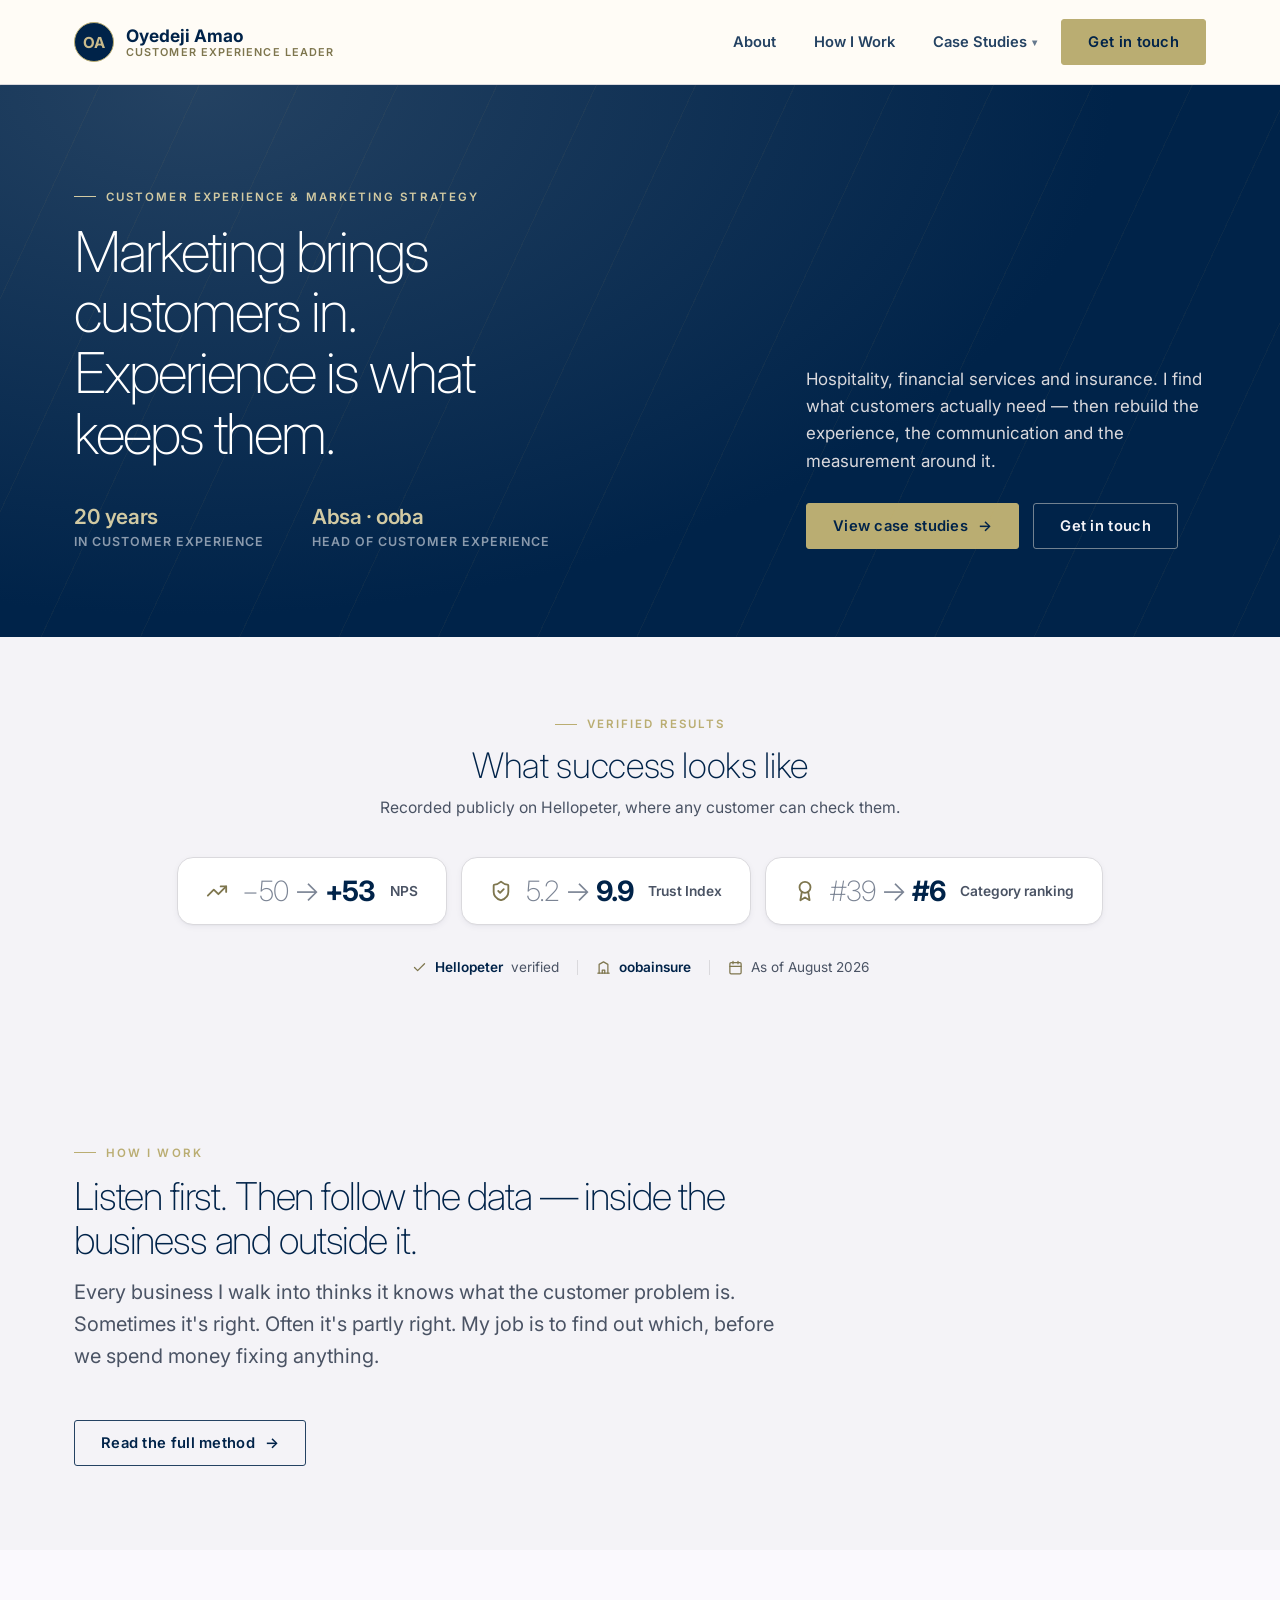
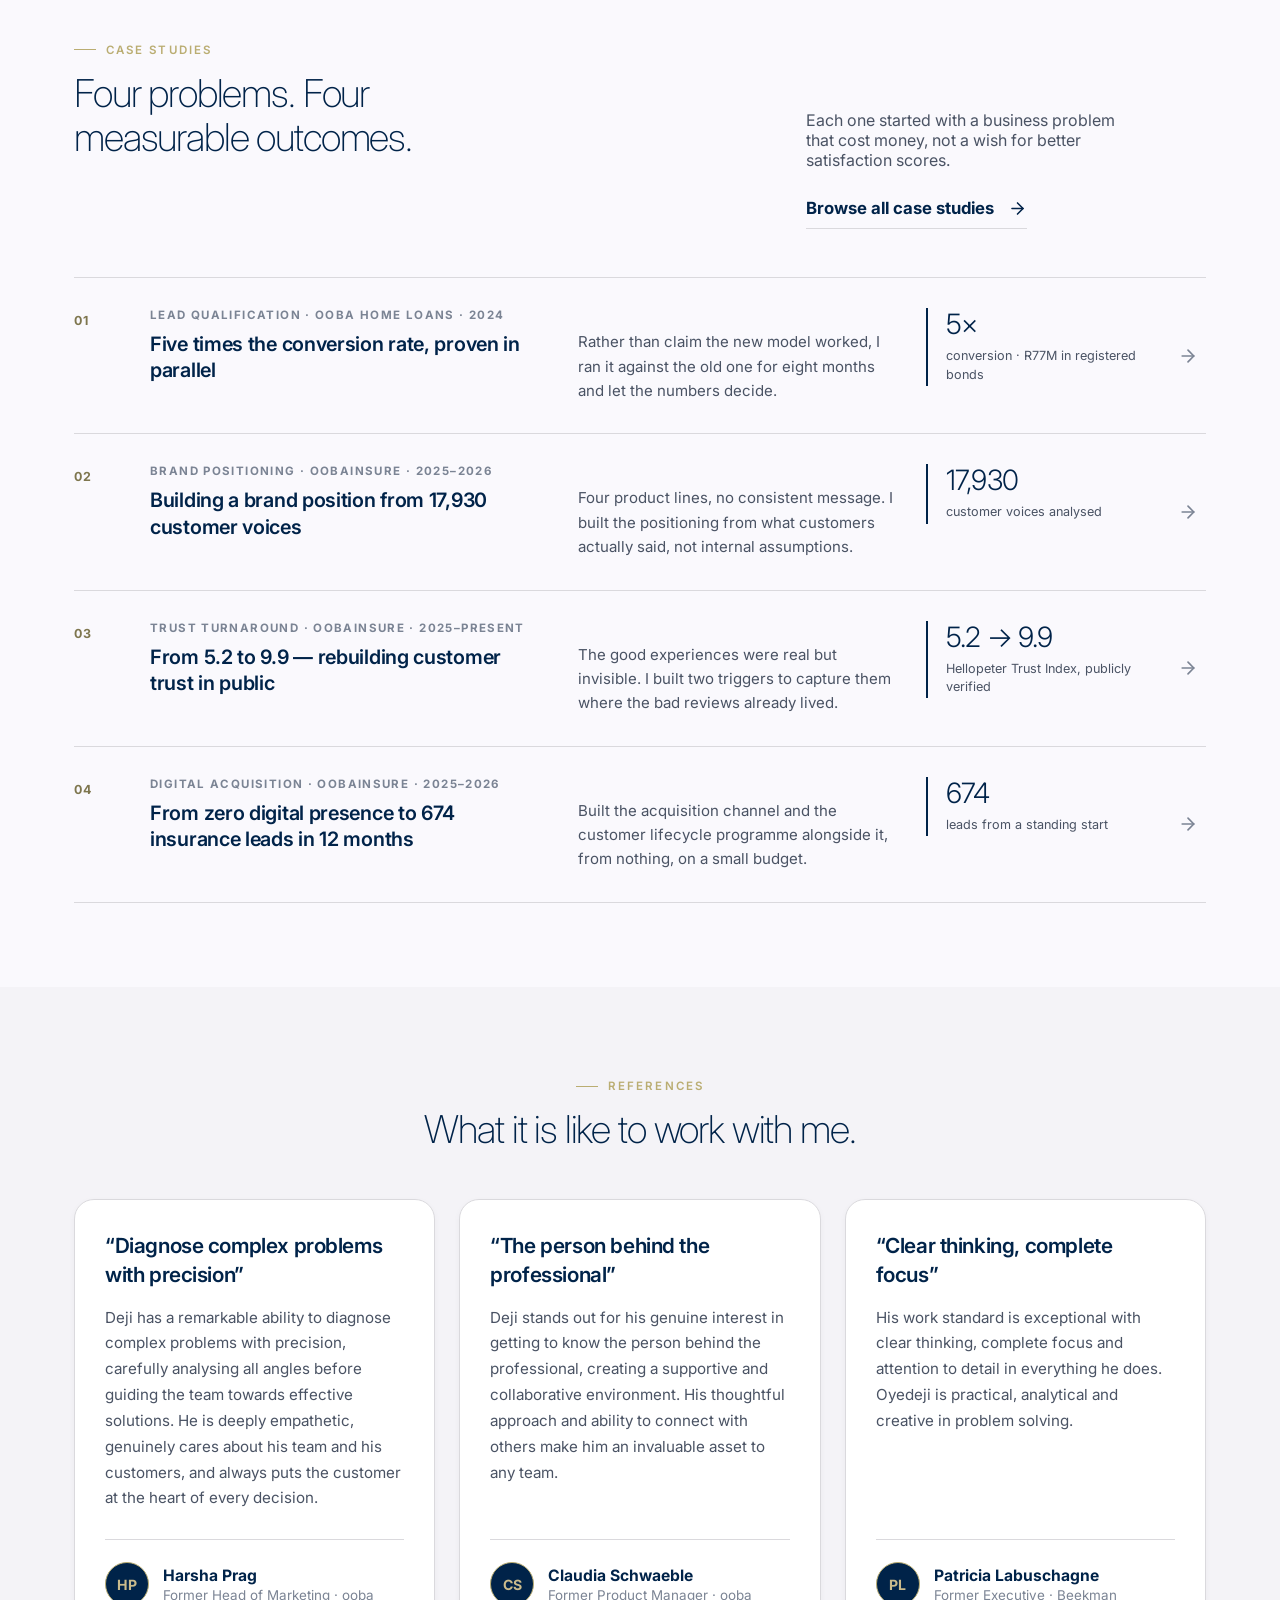
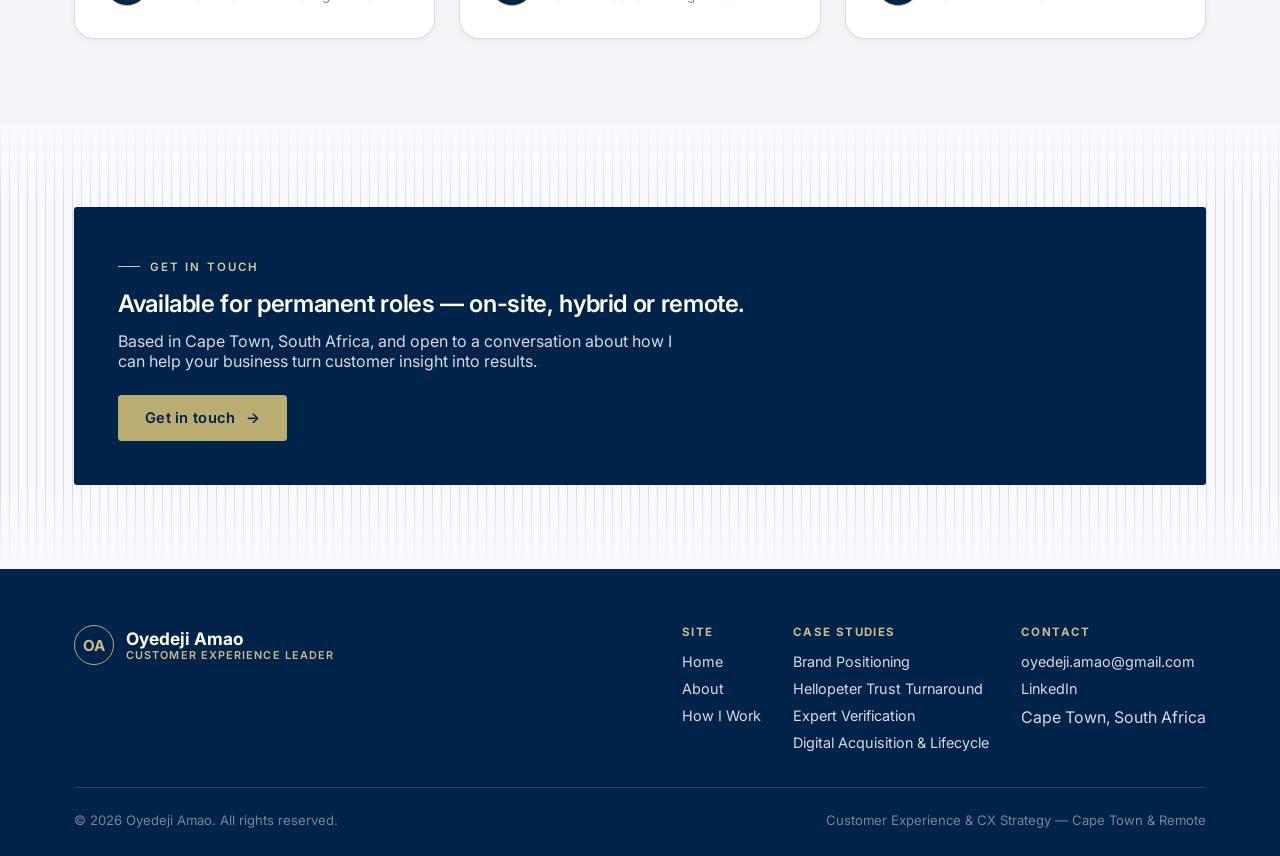
==== index.html @ 0c8cd245 "Replace case study cards with a ruled register Both the home feed and the case studies index now lis" ====
<!doctype html>
<html lang="en">
<head>
<meta charset="UTF-8">
<meta name="viewport" content="width=device-width, initial-scale=1.0">
<title>Oyedeji Amao — Customer Experience Leader, Cape Town</title>
<meta name="description" content="Oyedeji Amao is a customer experience executive based in Cape Town. Twenty years in CX and service leadership, the last decade in South African banking, insurance and home finance — Head of Customer Experience at Absa and ooba Home Loans.">
<link rel="icon" type="image/svg+xml" href="assets/favicon.svg">
<link rel="preconnect" href="https://fonts.googleapis.com">
<link rel="preconnect" href="https://fonts.gstatic.com" crossorigin>
<link href="https://fonts.googleapis.com/css2?family=Inter:wght@200;300;400;500;600;700;800&amp;display=swap" rel="stylesheet">
<link rel="stylesheet" href="css/style.css">
<meta property="og:title" content="Oyedeji Amao — Customer Experience Leader">
<meta property="og:description" content="I make customer experience work for the business, not just the customer. Twenty years in CX, the last decade in South African banking, insurance and home finance.">
<meta property="og:type" content="website">
</head>
<body>

<header class="site-header">
  <div class="container">
    <a href="./" class="brand">
      <span class="brand-mark">OA</span>
      <span class="brand-text">
        <span class="brand-name">Oyedeji Amao</span>
        <span class="brand-role">Customer Experience Leader</span>
      </span>
    </a>
    <nav aria-label="Primary">
      <ul class="nav-desktop">
        <li><a class="nav-link" data-nav-link href="about.html">About</a></li>
        <li><a class="nav-link" data-nav-link href="how-i-work.html">How I Work</a></li>
        <li class="dropdown">
          <a class="nav-link" data-nav-link href="case-studies/">Case Studies <span class="caret">▾</span></a>
          <div class="dropdown-panel">
            <a href="case-studies/brand-positioning.html">Brand Positioning<small>oobainsure — 17,930 customer voices</small></a>
            <a href="case-studies/hellopeter-trust-turnaround.html">Hellopeter Trust Turnaround<small>oobainsure — 5.2 to 9.9</small></a>
            <a href="case-studies/expert-verification.html">Expert Verification<small>ooba Home Loans — 5x conversion</small></a>
            <a href="case-studies/digital-acquisition.html">Digital Acquisition &amp; Lifecycle<small>oobainsure — 674 leads</small></a>
          </div>
        </li>
      </ul>
    </nav>
    <a href="contact.html" class="btn btn-primary nav-cta nav-cta-desktop">Get in touch</a>
    <button class="nav-toggle" aria-label="Toggle menu" aria-expanded="false"><span></span></button>
  </div>
  <div class="nav-mobile">
    <a data-nav-link href="about.html">About</a>
    <a data-nav-link href="how-i-work.html">How I Work</a>
    <button class="nav-accordion-toggle" aria-expanded="false">Case Studies <span class="caret">▾</span></button>
    <div class="sub">
      <a href="case-studies/">All Case Studies</a>
      <a href="case-studies/brand-positioning.html">Brand Positioning</a>
      <a href="case-studies/hellopeter-trust-turnaround.html">Hellopeter Trust Turnaround</a>
      <a href="case-studies/expert-verification.html">Expert Verification</a>
      <a href="case-studies/digital-acquisition.html">Digital Acquisition &amp; Lifecycle</a>
    </div>
    <div class="cta"><a href="contact.html" class="btn btn-primary" style="width:100%;justify-content:center;">Get in touch</a></div>
  </div>
</header>

<main>

  <section class="hero">
    <div class="container hero-inner">

      <div class="hero-lead">
        <span class="eyebrow on-navy">Customer Experience &amp; Marketing Strategy</span>
        <h1>Marketing brings customers in. Experience is what keeps them.</h1>
        <div class="hero-credentials">
          <div class="hero-cred">
            <span class="hero-cred-value">20 years</span>
            <span class="hero-cred-label">In customer experience</span>
          </div>
          <div class="hero-cred">
            <span class="hero-cred-value">Absa &middot; ooba</span>
            <span class="hero-cred-label">Head of Customer Experience</span>
          </div>
        </div>
      </div>

      <div class="hero-aside">
        <p class="lede">Hospitality, financial services and insurance. I find what customers actually need — then rebuild the experience, the communication and the measurement around it.</p>
        <div class="cta-row">
          <a href="case-studies/" class="btn btn-primary btn-arrow">View case studies</a>
          <a href="contact.html" class="btn btn-outline-light">Get in touch</a>
        </div>
      </div>

    </div>
  </section>

  <section class="credibility-band">
    <div class="container">
      <div class="credibility-bar reveal">
        <span class="eyebrow">Verified results</span>
        <h2 class="credibility-heading">What success looks like</h2>
        <p class="credibility-sub">Recorded publicly on Hellopeter, where any customer can check them.</p>

        <div class="metric-row">
          <div class="metric-pill">
            <svg class="metric-icon" viewBox="0 0 24 24" fill="none" stroke="currentColor" stroke-width="2" stroke-linecap="round" stroke-linejoin="round" aria-hidden="true">
              <polyline points="22 7 13.5 15.5 8.5 10.5 2 17"></polyline>
              <polyline points="16 7 22 7 22 13"></polyline>
            </svg>
            <span class="metric-value"><span class="cred-before">−50</span><span class="cred-arrow">→</span><span class="cred-after">+53</span></span>
            <span class="metric-label">NPS</span>
          </div>
          <div class="metric-pill">
            <svg class="metric-icon" viewBox="0 0 24 24" fill="none" stroke="currentColor" stroke-width="2" stroke-linecap="round" stroke-linejoin="round" aria-hidden="true">
              <path d="M20 13c0 5-3.5 7.5-7.66 8.95a1 1 0 0 1-.67-.01C7.5 20.5 4 18 4 13V6a1 1 0 0 1 1-1c2 0 4.5-1.2 6.24-2.72a1.17 1.17 0 0 1 1.52 0C14.51 3.81 17 5 19 5a1 1 0 0 1 1 1z"></path>
              <path d="m9 12 2 2 4-4"></path>
            </svg>
            <span class="metric-value"><span class="cred-before">5.2</span><span class="cred-arrow">→</span><span class="cred-after">9.9</span></span>
            <span class="metric-label">Trust Index</span>
          </div>
          <div class="metric-pill">
            <svg class="metric-icon" viewBox="0 0 24 24" fill="none" stroke="currentColor" stroke-width="2" stroke-linecap="round" stroke-linejoin="round" aria-hidden="true">
              <circle cx="12" cy="8" r="6"></circle>
              <path d="M15.477 12.89 17 22l-5-3-5 3 1.523-9.11"></path>
            </svg>
            <span class="metric-value"><span class="cred-before">#39</span><span class="cred-arrow">→</span><span class="cred-after">#6</span></span>
            <span class="metric-label">Category ranking</span>
          </div>
        </div>

        <div class="source-row">
          <div class="source-chip">
            <svg viewBox="0 0 24 24" fill="none" stroke="currentColor" stroke-width="2" stroke-linecap="round" stroke-linejoin="round" aria-hidden="true">
              <path d="M20 6 9 17l-5-5"></path>
            </svg>
            <span class="source-strong">Hellopeter</span><span>verified</span>
          </div>
          <span class="source-divider"></span>
          <div class="source-chip">
            <svg viewBox="0 0 24 24" fill="none" stroke="currentColor" stroke-width="2" stroke-linecap="round" stroke-linejoin="round" aria-hidden="true">
              <path d="M3 21h18"></path><path d="M5 21V7l7-4 7 4v14"></path><path d="M10 21v-5h4v5"></path>
            </svg>
            <span class="source-strong">oobainsure</span>
          </div>
          <span class="source-divider"></span>
          <div class="source-chip">
            <svg viewBox="0 0 24 24" fill="none" stroke="currentColor" stroke-width="2" stroke-linecap="round" stroke-linejoin="round" aria-hidden="true">
              <rect x="3" y="4" width="18" height="18" rx="2"></rect>
              <path d="M16 2v4M8 2v4M3 10h18"></path>
            </svg>
            <span>As of August 2026</span>
          </div>
        </div>
      </div>
    </div>
  </section>

  <section class="section-cream">
    <div class="container">
      <div class="section-head reveal">
        <span class="eyebrow">How I work</span>
        <h2>Listen first. Then follow the data — inside the business and outside it.</h2>
        <p class="lede">Every business I walk into thinks it knows what the customer problem is. Sometimes it's right. Often it's partly right. My job is to find out which, before we spend money fixing anything.</p>
      </div>
      <div class="cta-row reveal">
        <a href="how-i-work.html" class="btn btn-outline-dark btn-arrow">Read the full method</a>
      </div>
    </div>
  </section>

  <section>
    <div class="container">
      <div class="case-feed-head reveal">
        <div>
          <span class="eyebrow">Case studies</span>
          <h2>Four problems. Four measurable outcomes.</h2>
        </div>
        <div class="case-feed-aside">
          <p>Each one started with a business problem that cost money, not a wish for better satisfaction scores.</p>
          <a href="case-studies/" class="case-feed-link">
            Browse all case studies
            <svg viewBox="0 0 24 24" fill="none" stroke="currentColor" stroke-width="2" stroke-linecap="round" stroke-linejoin="round" aria-hidden="true"><path d="M5 12h14"></path><path d="m12 5 7 7-7 7"></path></svg>
          </a>
        </div>
      </div>

      <div class="case-register reveal">
        <a href="case-studies/expert-verification.html" class="case-row">
          <span class="case-row-index">01</span>
          <div class="case-row-main">
            <span class="case-row-meta">Lead Qualification &middot; ooba Home Loans &middot; 2024</span>
            <h3>Five times the conversion rate, proven in parallel</h3>
          </div>
          <p class="case-row-desc">Rather than claim the new model worked, I ran it against the old one for eight months and let the numbers decide.</p>
          <span class="case-row-figure">
            <span class="case-row-value">5&times;</span>
            <span class="case-row-label">conversion &middot; R77M in registered bonds</span>
          </span>
          <span class="case-row-arrow"><svg viewBox="0 0 24 24" fill="none" stroke="currentColor" stroke-width="2" stroke-linecap="round" stroke-linejoin="round" aria-hidden="true"><path d="M5 12h14"></path><path d="m12 5 7 7-7 7"></path></svg></span>
        </a>
        <a href="case-studies/brand-positioning.html" class="case-row">
          <span class="case-row-index">02</span>
          <div class="case-row-main">
            <span class="case-row-meta">Brand Positioning &middot; oobainsure &middot; 2025&ndash;2026</span>
            <h3>Building a brand position from 17,930 customer voices</h3>
          </div>
          <p class="case-row-desc">Four product lines, no consistent message. I built the positioning from what customers actually said, not internal assumptions.</p>
          <span class="case-row-figure">
            <span class="case-row-value">17,930</span>
            <span class="case-row-label">customer voices analysed</span>
          </span>
          <span class="case-row-arrow"><svg viewBox="0 0 24 24" fill="none" stroke="currentColor" stroke-width="2" stroke-linecap="round" stroke-linejoin="round" aria-hidden="true"><path d="M5 12h14"></path><path d="m12 5 7 7-7 7"></path></svg></span>
        </a>
        <a href="case-studies/hellopeter-trust-turnaround.html" class="case-row">
          <span class="case-row-index">03</span>
          <div class="case-row-main">
            <span class="case-row-meta">Trust Turnaround &middot; oobainsure &middot; 2025&ndash;present</span>
            <h3>From 5.2 to 9.9 &mdash; rebuilding customer trust in public</h3>
          </div>
          <p class="case-row-desc">The good experiences were real but invisible. I built two triggers to capture them where the bad reviews already lived.</p>
          <span class="case-row-figure">
            <span class="case-row-value">5.2 &rarr; 9.9</span>
            <span class="case-row-label">Hellopeter Trust Index, publicly verified</span>
          </span>
          <span class="case-row-arrow"><svg viewBox="0 0 24 24" fill="none" stroke="currentColor" stroke-width="2" stroke-linecap="round" stroke-linejoin="round" aria-hidden="true"><path d="M5 12h14"></path><path d="m12 5 7 7-7 7"></path></svg></span>
        </a>
        <a href="case-studies/digital-acquisition.html" class="case-row">
          <span class="case-row-index">04</span>
          <div class="case-row-main">
            <span class="case-row-meta">Digital Acquisition &middot; oobainsure &middot; 2025&ndash;2026</span>
            <h3>From zero digital presence to 674 insurance leads in 12 months</h3>
          </div>
          <p class="case-row-desc">Built the acquisition channel and the customer lifecycle programme alongside it, from nothing, on a small budget.</p>
          <span class="case-row-figure">
            <span class="case-row-value">674</span>
            <span class="case-row-label">leads from a standing start</span>
          </span>
          <span class="case-row-arrow"><svg viewBox="0 0 24 24" fill="none" stroke="currentColor" stroke-width="2" stroke-linecap="round" stroke-linejoin="round" aria-hidden="true"><path d="M5 12h14"></path><path d="m12 5 7 7-7 7"></path></svg></span>
        </a>
      </div>
    </div>
  </section>

  <section class="section-testimonials">
    <div class="container">
      <div class="section-head centered reveal">
        <span class="eyebrow">References</span>
        <h2>What it is like to work with me.</h2>
      </div>

      <div class="testimonial-grid reveal">

        <figure class="testimonial-card">
          <blockquote>
            <p class="testimonial-pull">“Diagnose complex problems with precision”</p>
            <p class="testimonial-quote">Deji has a remarkable ability to diagnose complex problems with precision, carefully analysing all angles before guiding the team towards effective solutions. He is deeply empathetic, genuinely cares about his team and his customers, and always puts the customer at the heart of every decision.</p>
          </blockquote>
          <figcaption class="testimonial-author">
            <span class="testimonial-monogram" aria-hidden="true">HP</span>
            <span class="testimonial-person">
              <span class="testimonial-name">Harsha Prag</span>
              <span class="testimonial-role">Former Head of Marketing &middot; ooba</span>
            </span>
          </figcaption>
        </figure>

        <figure class="testimonial-card">
          <blockquote>
            <p class="testimonial-pull">“The person behind the professional”</p>
            <p class="testimonial-quote">Deji stands out for his genuine interest in getting to know the person behind the professional, creating a supportive and collaborative environment. His thoughtful approach and ability to connect with others make him an invaluable asset to any team.</p>
          </blockquote>
          <figcaption class="testimonial-author">
            <span class="testimonial-monogram" aria-hidden="true">CS</span>
            <span class="testimonial-person">
              <span class="testimonial-name">Claudia Schwaeble</span>
              <span class="testimonial-role">Former Product Manager &middot; ooba</span>
            </span>
          </figcaption>
        </figure>

        <figure class="testimonial-card">
          <blockquote>
            <p class="testimonial-pull">“Clear thinking, complete focus”</p>
            <p class="testimonial-quote">His work standard is exceptional with clear thinking, complete focus and attention to detail in everything he does. Oyedeji is practical, analytical and creative in problem solving.</p>
          </blockquote>
          <figcaption class="testimonial-author">
            <span class="testimonial-monogram" aria-hidden="true">PL</span>
            <span class="testimonial-person">
              <span class="testimonial-name">Patricia Labuschagne</span>
              <span class="testimonial-role">Former Executive &middot; Beekman</span>
            </span>
          </figcaption>
        </figure>

      </div>
    </div>
  </section>

  <section class="pinstripe">
    <div class="container">
      <div class="panel-navy reveal">
        <span class="eyebrow on-navy">Get in touch</span>
        <h3 style="margin-top:14px;">Available for permanent roles — on-site, hybrid or remote.</h3>
        <p style="margin-top:12px;max-width:56ch;">Based in Cape Town, South Africa, and open to a conversation about how I can help your business turn customer insight into results.</p>
        <div class="cta-row" style="margin-top:24px;">
          <a href="contact.html" class="btn btn-primary btn-arrow">Get in touch</a>
        </div>
      </div>
    </div>
  </section>

</main>

<footer class="site-footer">
  <div class="container">
    <div class="footer-top">
      <div class="footer-brand">
        <span class="brand-mark">OA</span>
        <span class="brand-text">
          <span class="brand-name">Oyedeji Amao</span>
          <span class="brand-role">Customer Experience Leader</span>
        </span>
      </div>
      <div class="footer-nav">
        <div class="footer-nav-col">
          <span class="col-title">Site</span>
          <a href="./">Home</a>
          <a href="about.html">About</a>
          <a href="how-i-work.html">How I Work</a>
        </div>
        <div class="footer-nav-col">
          <span class="col-title">Case Studies</span>
          <a href="case-studies/brand-positioning.html">Brand Positioning</a>
          <a href="case-studies/hellopeter-trust-turnaround.html">Hellopeter Trust Turnaround</a>
          <a href="case-studies/expert-verification.html">Expert Verification</a>
          <a href="case-studies/digital-acquisition.html">Digital Acquisition &amp; Lifecycle</a>
        </div>
        <div class="footer-nav-col">
          <span class="col-title">Contact</span>
          <a href="mailto:oyedeji.amao@gmail.com">oyedeji.amao@gmail.com</a>
          <a href="https://www.linkedin.com/in/oyedejiamao" target="_blank" rel="noopener">LinkedIn</a>
          <span style="color:var(--cream-300)">Cape Town, South Africa</span>
        </div>
      </div>
    </div>
    <div class="footer-bottom">
      <span>© 2026 Oyedeji Amao. All rights reserved.</span>
      <span>Customer Experience &amp; CX Strategy — Cape Town &amp; Remote</span>
    </div>
  </div>
</footer>
<script src="js/main.js"></script>
</body>
</html>
---- css/style.css ----
/* =========================================================
   Oyedeji Amao — Portfolio
   Design system: executive navy, muted gold, bone white,
   with a Ralph Lauren blue for interactive highlights.
   ========================================================= */

:root {
  /* Deep Executive Navy — headings, hero/nav backgrounds, authority */
  --navy-950: #002349;
  --navy-900: #002349;
  --navy-800: #244262;
  --navy-700: #47617c;
  --navy-600: #6b7f95;

  /* Muted Gold — CTAs, branding accents, a touch of prestige */
  --gold-600: #7e764e;
  --gold-500: #baad72;
  --gold-400: #cabb8c;
  --gold-300: #d2caa3;

  /* Linen/Bone White + supporting neutrals */
  --cream-100: #faf9fd;
  --cream-200: #f4f3f7;
  --cream-300: #dad9dd;
  --cream-400: #dad9dd;

  /* Ralph Lauren Blue — interactive highlights: links, hover, active states */
  --rl-blue: #0055a4;
  --rl-blue-dark: #00488b;
  --rl-blue-tint: #d9e6f1;
  --rl-blue-tint-on-navy: #6fa3d4;

  --charcoal: #1c2129;
  --slate: #4a5364;
  --slate-light: #7b8494;

  --white: #ffffff;

  /* One family throughout. Hierarchy comes from weight and scale contrast:
     display sizes run very light, text runs regular, emphasis runs heavy. */
  --font-display: "Inter", -apple-system, BlinkMacSystemFont, "Segoe UI", Helvetica, Arial, sans-serif;
  --font-body: "Inter", -apple-system, BlinkMacSystemFont, "Segoe UI", Helvetica, Arial, sans-serif;

  --max-width: 1180px;
  --radius: 3px;

  --shadow-soft: 0 1px 2px rgba(0, 35, 73, 0.06), 0 8px 24px rgba(0, 35, 73, 0.06);
  --shadow-lift: 0 4px 8px rgba(0, 35, 73, 0.08), 0 16px 40px rgba(0, 35, 73, 0.10);
}

/* ---------- Reset ---------- */
*, *::before, *::after { box-sizing: border-box; }
html { scroll-behavior: smooth; }
body {
  margin: 0;
  font-family: var(--font-body);
  color: var(--charcoal);
  background: var(--cream-100);
  -webkit-font-smoothing: antialiased;
  text-rendering: optimizeLegibility;
}
img, svg { max-width: 100%; display: block; }
a { color: inherit; text-decoration: none; }
ul { margin: 0; padding: 0; list-style: none; }
h1, h2, h3, h4, p, figure { margin: 0; }
button { font: inherit; cursor: pointer; }

.container {
  width: 100%;
  max-width: var(--max-width);
  margin: 0 auto;
  padding: 0 24px;
}

/* ---------- Typography ---------- */
.eyebrow {
  display: inline-flex;
  align-items: center;
  gap: 10px;
  font-family: var(--font-body);
  font-size: 0.72rem;
  font-weight: 600;
  letter-spacing: 0.18em;
  text-transform: uppercase;
  color: var(--gold-500);
}
.eyebrow::before {
  content: "";
  width: 22px;
  height: 1px;
  background: var(--gold-500);
}
.eyebrow.on-navy { color: var(--gold-300); }
.eyebrow.on-navy::before { background: var(--gold-300); }

/* Display sizes carry light weights. Light type at scale needs negative
   tracking to stop the letters drifting apart. */
h1, .h1 {
  font-family: var(--font-display);
  font-weight: 200;
  line-height: 1.08;
  letter-spacing: -0.035em;
  font-size: clamp(2.2rem, 4.4vw, 3.6rem);
  color: var(--navy-950);
}
h2, .h2 {
  font-family: var(--font-display);
  font-weight: 200;
  line-height: 1.15;
  letter-spacing: -0.03em;
  font-size: clamp(1.7rem, 3vw, 2.4rem);
  color: var(--navy-950);
}
/* h3 is scanned, not admired - it stays at a working weight. */
h3, .h3 {
  font-family: var(--font-display);
  font-weight: 600;
  line-height: 1.3;
  letter-spacing: -0.015em;
  font-size: clamp(1.2rem, 2vw, 1.5rem);
  color: var(--navy-950);
}
.lede {
  font-size: clamp(1.05rem, 1.6vw, 1.25rem);
  line-height: 1.6;
  color: var(--slate);
}
p.body, .prose p {
  font-size: 1.05rem;
  line-height: 1.75;
  color: var(--slate);
  max-width: 66ch;
}
.prose p + p { margin-top: 1.1em; }
strong { color: var(--charcoal); font-weight: 600; }

.rule-gold {
  width: 56px;
  height: 3px;
  background: linear-gradient(90deg, var(--gold-500), var(--gold-300));
  border-radius: 2px;
}

/* ---------- Buttons ---------- */
.btn {
  display: inline-flex;
  align-items: center;
  gap: 10px;
  padding: 13px 26px;
  font-size: 0.92rem;
  font-weight: 600;
  letter-spacing: 0.02em;
  border-radius: var(--radius);
  border: 1.5px solid transparent;
  transition: background 0.2s ease, color 0.2s ease, border-color 0.2s ease, transform 0.15s ease;
  white-space: nowrap;
}
.btn:hover { transform: translateY(-1px); }
.btn-primary {
  background: var(--gold-500);
  color: var(--navy-950);
  border-color: var(--gold-500);
}
.btn-primary:hover { background: var(--gold-400); border-color: var(--gold-400); }

.btn-outline-light {
  border-color: rgba(250, 244, 230, 0.45);
  color: var(--cream-200);
}
.btn-outline-light:hover { border-color: var(--gold-400); color: var(--gold-300); }

.btn-outline-dark {
  border-color: var(--navy-800);
  color: var(--navy-900);
}
.btn-outline-dark:hover { border-color: var(--gold-500); color: var(--gold-600); background: var(--cream-200); }

.btn-arrow::after { content: "\2192"; transition: transform 0.2s ease; }
.btn:hover .btn-arrow::after,
.btn-arrow:hover::after { transform: translateX(3px); }

.cta-row { display: flex; flex-wrap: wrap; gap: 14px; align-items: center; }
.text-link {
  display: inline-flex;
  align-items: center;
  gap: 8px;
  font-weight: 600;
  color: var(--rl-blue);
  border-bottom: 1.5px solid var(--rl-blue);
  padding-bottom: 2px;
  transition: color 0.2s ease, border-color 0.2s ease, gap 0.2s ease;
}
.text-link:hover { color: var(--rl-blue-dark); border-color: var(--rl-blue-dark); gap: 12px; }
.text-link.on-navy { color: var(--rl-blue-tint-on-navy); border-color: var(--rl-blue-tint-on-navy); }
.text-link.on-navy:hover { color: var(--cream-100); border-color: var(--cream-100); }

/* ---------- Header ---------- */
.site-header {
  position: sticky;
  top: 0;
  z-index: 100;
  background: rgba(255, 252, 246, 0.92);
  backdrop-filter: saturate(140%) blur(8px);
  border-bottom: 1px solid var(--cream-400);
}
.site-header .container {
  display: flex;
  align-items: center;
  justify-content: flex-start;
  height: 84px;
}
.site-header nav[aria-label="Primary"] { margin-left: auto; }
.brand {
  display: flex;
  align-items: center;
  gap: 12px;
}
.brand-mark {
  width: 40px;
  height: 40px;
  border-radius: 50%;
  background: var(--navy-900);
  border: 1.5px solid var(--gold-500);
  display: flex;
  align-items: center;
  justify-content: center;
  font-family: var(--font-display);
  font-weight: 700;
  font-size: 0.95rem;
  color: var(--gold-400);
  letter-spacing: 0.02em;
  flex: none;
}
.brand-text { display: flex; flex-direction: column; line-height: 1.15; }
.brand-name {
  font-family: var(--font-display);
  font-weight: 700;
  font-size: 1.08rem;
  color: var(--navy-950);
}
.brand-role {
  font-size: 0.68rem;
  letter-spacing: 0.1em;
  text-transform: uppercase;
  color: var(--gold-600);
  font-weight: 600;
}

.nav-desktop {
  display: flex;
  align-items: center;
  gap: 6px;
}
.nav-desktop > li { position: relative; }
.nav-link {
  display: flex;
  align-items: center;
  gap: 5px;
  padding: 10px 16px;
  font-size: 0.92rem;
  font-weight: 600;
  color: var(--navy-800);
  border-radius: var(--radius);
  transition: color 0.2s ease, background 0.2s ease;
}
.nav-link:hover, .nav-link.active { color: var(--rl-blue); background: var(--cream-200); }
.caret { font-size: 0.6rem; margin-top: 1px; opacity: 0.7; }

.dropdown { position: relative; }
.dropdown-panel {
  position: absolute;
  top: calc(100% + 8px);
  left: 50%;
  transform: translateX(-50%) translateY(6px);
  min-width: 280px;
  background: var(--white);
  border: 1px solid var(--cream-400);
  border-radius: var(--radius);
  box-shadow: var(--shadow-lift);
  padding: 10px;
  opacity: 0;
  visibility: hidden;
  transition: opacity 0.18s ease, transform 0.18s ease, visibility 0.18s;
}
.dropdown:hover .dropdown-panel,
.dropdown:focus-within .dropdown-panel {
  opacity: 1;
  visibility: visible;
  transform: translateX(-50%) translateY(0);
}
.dropdown-panel a {
  display: block;
  padding: 11px 14px;
  border-radius: var(--radius);
  font-size: 0.88rem;
  font-weight: 600;
  color: var(--navy-800);
}
.dropdown-panel a small {
  display: block;
  font-weight: 400;
  color: var(--slate-light);
  font-size: 0.76rem;
  margin-top: 2px;
}
.dropdown-panel a:hover { background: var(--cream-200); color: var(--rl-blue); }

.nav-cta { margin-left: 8px; }

.nav-toggle {
  display: none;
  background: none;
  border: 1.5px solid var(--navy-800);
  border-radius: var(--radius);
  width: 44px;
  height: 40px;
  align-items: center;
  justify-content: center;
}
.nav-toggle span, .nav-toggle span::before, .nav-toggle span::after {
  content: "";
  display: block;
  width: 18px;
  height: 2px;
  background: var(--navy-900);
  position: relative;
  transition: transform 0.2s ease, opacity 0.2s ease;
}
.nav-toggle span::before { position: absolute; top: -6px; }
.nav-toggle span::after { position: absolute; top: 6px; }
.nav-toggle[aria-expanded="true"] span { background: transparent; }
.nav-toggle[aria-expanded="true"] span::before { transform: translateY(6px) rotate(45deg); }
.nav-toggle[aria-expanded="true"] span::after { transform: translateY(-6px) rotate(-45deg); }

.nav-mobile {
  display: none;
  flex-direction: column;
  background: var(--cream-100);
  border-bottom: 1px solid var(--cream-400);
}
.nav-mobile.open { display: flex; }
.nav-mobile a, .nav-mobile button.nav-accordion-toggle {
  display: flex;
  align-items: center;
  justify-content: space-between;
  width: 100%;
  text-align: left;
  padding: 15px 24px;
  font-size: 1rem;
  font-weight: 600;
  color: var(--navy-900);
  border-top: 1px solid var(--cream-300);
  background: none;
  border-left: none; border-right: none; border-bottom: none;
}
.nav-mobile .sub { display: none; background: var(--cream-200); }
.nav-mobile .sub.open { display: flex; flex-direction: column; }
.nav-mobile .sub a { padding-left: 40px; font-weight: 500; font-size: 0.94rem; border-top: 1px solid var(--cream-300); }
.nav-mobile .cta { padding: 20px 24px; }

@media (max-width: 900px) {
  .nav-desktop, .nav-cta-desktop { display: none; }
  .nav-toggle { display: flex; }
}

/* ---------- Hero ---------- */
.hero {
  background: radial-gradient(120% 160% at 15% 0%, var(--navy-800) 0%, var(--navy-950) 60%);
  color: var(--cream-200);
  padding: 96px 0 88px;
  position: relative;
  overflow: hidden;
}
.hero::after {
  content: "";
  position: absolute;
  inset: 0;
  background-image: repeating-linear-gradient(115deg, rgba(201, 165, 79, 0.05) 0 1px, transparent 1px 90px);
  pointer-events: none;
}
/* Two-column hero: claim on the left, supporting copy and actions on the
   right. Both columns are bottom-aligned so the H1 and the CTA row sit on
   the same baseline, and the layout reads as composed rather than as a
   left block with an empty right half. */
.hero-inner {
  position: relative;
  display: flex;
  align-items: flex-end;
  justify-content: space-between;
  gap: 72px;
}
.hero-lead { flex: 1 1 auto; max-width: 620px; }
.hero-aside { flex: 0 0 400px; max-width: 400px; }

.hero h1 { color: var(--white); margin-top: 18px; max-width: 15ch; }
.hero .lede { color: var(--cream-300); margin-top: 0; font-size: 1.06rem; }
.hero .cta-row { margin-top: 28px; }

.hero-credentials {
  display: flex;
  gap: 48px;
  margin-top: 40px;
}
.hero-cred { display: flex; flex-direction: column; gap: 4px; }
.hero-cred-value {
  font-family: var(--font-display);
  font-weight: 600;
  font-size: 1.3rem;
  letter-spacing: -0.02em;
  color: var(--gold-300);
  line-height: 1.2;
}
.hero-cred-label {
  font-size: 0.78rem;
  letter-spacing: 0.08em;
  text-transform: uppercase;
  font-weight: 600;
  color: rgba(250, 249, 253, 0.55);
}

@media (max-width: 1000px) {
  .hero-inner { flex-direction: column; align-items: stretch; gap: 40px; }
  .hero-lead, .hero-aside { max-width: 100%; flex: 1 1 auto; }
  .hero h1 { max-width: 18ch; }
}
@media (max-width: 560px) {
  .hero-credentials { gap: 28px; }
}

.page-hero {
  background: var(--navy-950);
  color: var(--cream-200);
  padding: 68px 0 60px;
}
.page-hero h1 { color: var(--white); margin-top: 16px; }
.page-hero .lede { color: var(--cream-300); margin-top: 16px; max-width: 60ch; }

/* ---------- Sections ---------- */
section { padding: 84px 0; }
.section-cream { background: var(--cream-200); }
.section-tight { padding: 64px 0; }

/* Bone ground with a fine Ralph Lauren blue pinstripe — used sparingly,
   on the numbers strip and the closing CTA panels, for suiting-fabric texture.
   The pattern lives on a masked ::before (not the section background) so it
   can fade at the top/bottom edges instead of hard-cutting like ruled paper. */
.pinstripe {
  position: relative;
  z-index: 0; /* establish a stacking context so ::before's z-index:-1 stays local */
  background-color: var(--cream-100);
}
.pinstripe::before {
  content: "";
  position: absolute;
  inset: 0;
  z-index: -1;
  background-image: repeating-linear-gradient(
    90deg,
    rgba(0, 85, 164, 0.16) 0,
    rgba(0, 85, 164, 0.16) 1px,
    transparent 1px,
    transparent 9px
  );
  -webkit-mask-image: linear-gradient(to bottom, transparent, black 18%, black 82%, transparent);
  mask-image: linear-gradient(to bottom, transparent, black 18%, black 82%, transparent);
}

.section-head { max-width: 720px; margin-bottom: 48px; }
.section-head h2 { margin-top: 14px; }
.section-head .lede { margin-top: 14px; }
.section-head.centered { margin-left: auto; margin-right: auto; text-align: center; }
.section-head.centered .eyebrow { justify-content: center; }

/* ---------- Credibility banner ---------- */
.credibility-band {
  background: var(--cream-200);
  padding: 72px 0;
}
.credibility-bar {
  text-align: center;
  /* Wide enough to keep the three metric pills on one row - Inter's
     numerals run wider than the serif they replaced. */
  max-width: 1000px;
  margin: 0 auto;
}
.credibility-bar .eyebrow { justify-content: center; }
.credibility-heading {
  font-size: clamp(1.6rem, 3vw, 2.2rem);
  color: var(--navy-950);
  margin-top: 14px;
  letter-spacing: -0.01em;
}
.credibility-sub {
  margin: 12px auto 0;
  max-width: 62ch;
  font-size: 0.98rem;
  color: var(--slate);
}

/* Metric pills — raised cards on the cream ground, one per headline number */
.metric-row {
  display: flex;
  flex-wrap: wrap;
  justify-content: center;
  gap: 14px;
  margin-top: 40px;
}
.metric-pill {
  display: flex;
  align-items: center;
  gap: 14px;
  padding: 18px 28px;
  background: var(--white);
  border: 1px solid var(--cream-400);
  border-radius: 16px;
  box-shadow: 0 1px 2px -1px rgba(0, 35, 73, 0.1), 0 2px 6px rgba(0, 35, 73, 0.05);
  transition: transform 0.25s ease, box-shadow 0.25s ease;
}
.metric-pill:hover {
  transform: translateY(-2px);
  box-shadow: 0 2px 4px -1px rgba(0, 35, 73, 0.12), 0 8px 18px rgba(0, 35, 73, 0.08);
}
.metric-icon { width: 22px; height: 22px; color: var(--gold-600); flex: none; }
/* The before/after pair is the contrast: light grey "was", heavy navy "now". */
.metric-value {
  font-family: var(--font-display);
  font-size: 1.75rem;
  line-height: 1.1;
  letter-spacing: -0.03em;
  white-space: nowrap;
}
.metric-value .cred-before { color: var(--slate-light); font-weight: 200; }
.metric-value .cred-arrow { color: var(--slate-light); margin: 0 6px; font-weight: 300; }
.metric-value .cred-after { color: var(--navy-950); font-weight: 700; }
.metric-label {
  font-size: 0.86rem;
  font-weight: 600;
  color: var(--slate);
  white-space: nowrap;
}

/* Attribution chips — who recorded these numbers, and when */
.source-row {
  display: flex;
  flex-wrap: wrap;
  align-items: center;
  justify-content: center;
  gap: 2px;
  margin-top: 28px;
}
.source-chip {
  display: flex;
  align-items: center;
  gap: 8px;
  padding: 6px 12px;
  border-radius: 8px;
  font-size: 0.85rem;
  color: var(--slate);
}
.source-chip svg { width: 15px; height: 15px; flex: none; color: var(--gold-600); }
.source-chip .source-strong { font-weight: 600; color: var(--navy-900); }
.source-divider { width: 1px; height: 15px; background: var(--cream-400); margin: 0 4px; }

@media (max-width: 560px) {
  .metric-pill { width: 100%; justify-content: flex-start; }
  /* Dividers strand themselves at line ends once the chips wrap */
  .source-divider { display: none; }
  .source-row { gap: 0 6px; }
}

/* ---------- Cards ---------- */
.card-grid { display: grid; gap: 28px; }
.grid-2 { grid-template-columns: repeat(2, 1fr); }
.grid-3 { grid-template-columns: repeat(3, 1fr); }
@media (max-width: 860px) {
  .grid-2, .grid-3 { grid-template-columns: 1fr; }
}

.case-card {
  background: var(--white);
  border: 1px solid var(--cream-400);
  border-radius: var(--radius);
  padding: 32px;
  display: flex;
  flex-direction: column;
  gap: 16px;
  transition: box-shadow 0.2s ease, transform 0.2s ease, border-color 0.2s ease;
}
.case-card:hover { box-shadow: var(--shadow-lift); transform: translateY(-3px); border-color: var(--rl-blue); }
.case-card .case-meta { font-size: 0.82rem; color: var(--slate-light); font-weight: 600; }
.case-card h3 { color: var(--navy-950); }
.case-card p { color: var(--slate); font-size: 0.98rem; line-height: 1.6; }
.case-card .case-result {
  margin-top: auto;
  padding-top: 14px;
  border-top: 1px dashed var(--cream-400);
  font-size: 0.86rem;
  font-weight: 700;
  color: var(--gold-600);
}

/* ---------- Steps (How I Work) ---------- */
.step-list { display: flex; flex-direction: column; }
.step {
  display: grid;
  grid-template-columns: 96px 1fr;
  gap: 28px;
  padding: 36px 0;
  border-top: 1px solid var(--cream-400);
  position: relative;
}
.step:first-child { border-top: 1px solid var(--cream-400); }
.step-number {
  font-family: var(--font-display);
  font-weight: 200;
  font-size: 2.6rem;
  letter-spacing: -0.04em;
  color: var(--gold-400);
  line-height: 1;
}
.step h3 { color: var(--navy-950); margin-bottom: 10px; }
.step p { color: var(--slate); line-height: 1.75; max-width: 62ch; }

@media (max-width: 640px) {
  .step { grid-template-columns: 56px 1fr; gap: 16px; }
  .step-number { font-size: 1.7rem; }
}

/* ---------- Callout / pull quote ---------- */
.callout {
  border-left: 3px solid var(--gold-500);
  padding: 6px 0 6px 26px;
  margin: 40px 0;
}
.callout p {
  font-family: var(--font-display);
  font-weight: 400;
  font-size: 1.15rem;
  color: var(--navy-900);
  line-height: 1.65;
}

.panel-navy {
  background: var(--navy-950);
  color: var(--cream-200);
  border-radius: var(--radius);
  padding: 44px;
}
.panel-navy p { color: var(--cream-300); }
.panel-navy h3 { color: var(--white); }

/* ---------- Case study page ---------- */
.meta-row {
  display: flex;
  flex-wrap: wrap;
  gap: 28px;
  margin-top: 28px;
  padding-top: 24px;
  border-top: 1px solid rgba(250, 244, 230, 0.18);
}
.meta-item { display: flex; flex-direction: column; gap: 4px; }
.meta-item .label { font-size: 0.7rem; letter-spacing: 0.12em; text-transform: uppercase; color: var(--gold-300); font-weight: 700; }
.meta-item .value { font-size: 0.98rem; color: var(--cream-100); font-weight: 600; }

.cs-section { padding: 56px 0; border-top: 1px solid var(--cream-400); }
.cs-section:first-of-type { border-top: none; }
.cs-label { display: flex; align-items: center; gap: 12px; margin-bottom: 20px; }
.cs-label .num { font-family: var(--font-display); font-weight: 700; color: var(--gold-500); font-size: 1.1rem; }
.cs-label .txt { font-size: 0.78rem; letter-spacing: 0.14em; text-transform: uppercase; font-weight: 700; color: var(--navy-800); }

.result-stat-grid { display: grid; grid-template-columns: repeat(4, 1fr); gap: 1px; background: var(--cream-400); border: 1px solid var(--cream-400); border-radius: var(--radius); margin-top: 28px; overflow: hidden; }
@media (max-width: 860px) { .result-stat-grid { grid-template-columns: repeat(2, 1fr); } }
@media (max-width: 520px) { .result-stat-grid { grid-template-columns: 1fr; } }

.cs-nav {
  display: flex;
  justify-content: space-between;
  align-items: center;
  gap: 20px;
  padding: 40px 0;
  border-top: 1px solid var(--cream-400);
  flex-wrap: wrap;
}

.confirm-note {
  margin-top: 18px;
  font-size: 0.86rem;
  color: var(--slate-light);
  font-style: italic;
}

/* ---------- How I Work: sticky phase rail ----------
   A numbered rail tracks the reader's position through the method while the
   phases scroll past. Rail links are real anchors, so they still jump
   correctly with JavaScript disabled - the script only adds smooth
   scrolling and the active state. */
.method-layout {
  display: grid;
  grid-template-columns: 208px 1fr;
  gap: 64px;
  align-items: start;
}
.method-rail { position: sticky; top: 112px; }
.method-rail-title {
  display: block;
  font-size: 0.68rem;
  font-weight: 700;
  letter-spacing: 0.16em;
  text-transform: uppercase;
  color: var(--slate-light);
  margin-bottom: 16px;
}
.rail-link {
  display: block;
  border-left: 2px solid var(--cream-400);
  padding: 10px 0 10px 16px;
  font-size: 0.92rem;
  font-weight: 600;
  color: var(--slate-light);
  transition: color 0.2s ease, border-color 0.2s ease;
}
.rail-link .rn {
  display: block;
  font-size: 0.66rem;
  font-weight: 700;
  letter-spacing: 0.12em;
  color: var(--slate-light);
  margin-bottom: 3px;
  transition: color 0.2s ease;
}
.rail-link:hover { color: var(--navy-950); }
.rail-link.active { border-left-color: var(--gold-500); color: var(--navy-950); }
.rail-link.active .rn { color: var(--gold-600); }
.rail-div { display: block; height: 1px; background: var(--cream-400); margin: 16px 0 16px 0; }

.phase {
  padding-bottom: 56px;
  border-bottom: 1px solid var(--cream-400);
  /* Clears the sticky header when a rail link jumps here. */
  scroll-margin-top: 104px;
}
.phase + .phase { padding-top: 56px; }
.phase:last-child { border-bottom: none; padding-bottom: 0; }

.phase-num {
  display: block;
  font-size: clamp(3rem, 5.5vw, 4.4rem);
  font-weight: 200;
  line-height: 0.9;
  letter-spacing: -0.05em;
  color: var(--gold-400);
  margin-bottom: 8px;
}
.phase h2 { margin: 0; }
.phase p { font-size: 1rem; line-height: 1.72; color: var(--slate); max-width: 64ch; margin-top: 18px; }
.phase-lead { font-size: 1.08rem; font-weight: 500; color: var(--navy-950); margin-top: 22px; }
.phase-close { font-size: 1.06rem; font-weight: 500; color: var(--navy-950); max-width: 58ch; margin-top: 28px; }

/* Figures print as ruled margin data rather than boxed cards. */
.figure-row { display: grid; grid-template-columns: repeat(3, 1fr); gap: 28px; margin-top: 36px; }
.figure-row-2 { grid-template-columns: repeat(2, 1fr); }
.figure { border-top: 2px solid var(--navy-950); padding-top: 13px; }
.figure-value {
  display: block;
  font-size: 1.85rem;
  font-weight: 300;
  letter-spacing: -0.03em;
  line-height: 1;
  color: var(--navy-950);
}
.figure-value.accent { color: var(--rl-blue); }
.figure-label { display: block; font-size: 0.82rem; line-height: 1.5; color: var(--slate); margin-top: 9px; }

.figure-feature {
  display: flex;
  align-items: flex-end;
  gap: 30px;
  margin-top: 36px;
  border-top: 2px solid var(--navy-950);
  padding-top: 16px;
}
.figure-feature-value {
  font-size: clamp(2.6rem, 5vw, 3.5rem);
  font-weight: 200;
  letter-spacing: -0.04em;
  line-height: 0.95;
  color: var(--rl-blue);
  flex: none;
}
.figure-feature-note { font-size: 0.88rem; line-height: 1.5; color: var(--slate); max-width: 34ch; margin: 0 0 6px; }

.reality-grid { display: grid; grid-template-columns: 1fr 1fr; gap: 24px; margin-top: 30px; }
.reality-card {
  background: var(--white);
  border: 1px solid var(--cream-400);
  border-radius: 16px;
  padding: 26px;
}
.reality-tag {
  display: block;
  font-size: 0.68rem;
  font-weight: 700;
  letter-spacing: 0.12em;
  text-transform: uppercase;
  color: var(--gold-600);
  margin-bottom: 14px;
}
.reality-card h3 { font-size: 1.14rem; }
.reality-card p { font-size: 0.92rem; line-height: 1.62; color: var(--slate); margin-top: 12px; max-width: none; }

.lede-mark { font-style: normal; color: var(--gold-300); }

@media (max-width: 900px) {
  .method-layout { grid-template-columns: 1fr; gap: 0; }
  /* Rail collapses to a scrollable strip pinned under the site header. */
  .method-rail {
    top: 84px;
    z-index: 50;
    display: flex;
    gap: 0;
    overflow-x: auto;
    margin: 0 -24px 34px;
    padding: 0 24px;
    background: var(--cream-100);
    border-bottom: 1px solid var(--cream-400);
    scrollbar-width: none;
  }
  .method-rail::-webkit-scrollbar { display: none; }
  .method-rail-title, .rail-div, .rail-link .rn { display: none; }
  .rail-link {
    border-left: 0;
    border-bottom: 2px solid transparent;
    padding: 13px 14px;
    white-space: nowrap;
  }
  .rail-link.active { border-bottom-color: var(--gold-500); }
  .phase { scroll-margin-top: 140px; }
  .figure-row, .figure-row-2, .reality-grid { grid-template-columns: 1fr; gap: 22px; }
  .figure-feature { flex-direction: column; align-items: flex-start; gap: 12px; }
}

/* ---------- About: portrait beside the prose ----------
   The portrait sticks while the bio scrolls past it, so the page keeps a
   face on screen instead of running as an unbroken column of text. */
.about-layout {
  display: grid;
  grid-template-columns: 360px 1fr;
  gap: 60px;
  align-items: start;
}
.about-aside { position: sticky; top: 112px; }
.about-body .prose { max-width: 62ch; }

.portrait-card {
  position: relative;
  margin: 0;
  aspect-ratio: 3 / 4;
  overflow: hidden;
  border-radius: 22px;
  background: var(--navy-900);
  box-shadow: 0 2px 6px rgba(0, 35, 73, 0.1), 0 18px 40px rgba(0, 35, 73, 0.12);
}
.portrait-card img {
  position: absolute;
  inset: 0;
  width: 100%;
  height: 100%;
  object-fit: cover;
}
/* Scrim so the overlaid name stays legible over any photograph. */
.portrait-card::after {
  content: "";
  position: absolute;
  inset: 0;
  background: linear-gradient(to top, rgba(0, 20, 42, 0.92) 0%, rgba(0, 20, 42, 0.45) 32%, transparent 62%);
}
.portrait-id {
  position: absolute;
  inset: auto 0 0 0;
  z-index: 1;
  display: flex;
  flex-direction: column;
  gap: 3px;
  padding: 24px 24px 22px;
}
.portrait-name {
  font-size: 1.22rem;
  font-weight: 600;
  letter-spacing: -0.02em;
  color: var(--white);
}
.portrait-role {
  font-size: 0.74rem;
  font-weight: 600;
  letter-spacing: 0.1em;
  text-transform: uppercase;
  color: var(--gold-300);
}
.portrait-socials { display: flex; gap: 9px; margin-top: 14px; }
.portrait-socials a {
  display: flex;
  align-items: center;
  justify-content: center;
  width: 36px;
  height: 36px;
  border-radius: 50%;
  color: var(--white);
  background: rgba(255, 255, 255, 0.14);
  backdrop-filter: blur(4px);
  transition: background 0.2s ease, color 0.2s ease, transform 0.2s ease;
}
.portrait-socials a:hover {
  background: var(--white);
  color: var(--navy-950);
  transform: translateY(-2px);
}
.portrait-socials svg { width: 17px; height: 17px; }

@media (max-width: 900px) {
  .about-layout { grid-template-columns: 1fr; gap: 40px; }
  .about-aside { position: static; max-width: 340px; }
  .about-body .prose { max-width: 100%; }
}

/* ---------- Case study feed ----------
   Image-led cards. `.case-post` is deliberately separate from `.case-card`,
   which the individual case study pages use for in-page content blocks. */
.case-feed-head {
  display: grid;
  grid-template-columns: 1fr 400px;
  gap: 40px;
  align-items: start;
  margin-bottom: 48px;
}
.case-feed-head h2 { margin-top: 14px; max-width: 20ch; }
.case-feed-aside { padding-top: 76px; }
.case-feed-aside p { color: var(--slate); max-width: 34ch; }
.case-feed-link {
  display: inline-flex;
  align-items: center;
  gap: 14px;
  margin-top: 28px;
  padding-bottom: 10px;
  border-bottom: 1px solid var(--cream-400);
  font-size: 1.05rem;
  font-weight: 700;
  color: var(--navy-950);
  transition: gap 0.2s ease, border-color 0.2s ease, color 0.2s ease;
}
.case-feed-link:hover { gap: 20px; border-color: var(--rl-blue); color: var(--rl-blue); }
.case-feed-link svg { width: 19px; height: 19px; }

/* A ruled register rather than a card gallery. Keeping each result figure
   in its own column means the four outcomes can be compared by scanning
   straight down, which a grid of cards cannot do. */
.case-register { border-top: 1px solid var(--cream-400); }
.case-row {
  display: grid;
  grid-template-columns: 44px minmax(0, 1.25fr) minmax(0, 1fr) 220px 28px;
  gap: 32px;
  align-items: start;
  padding: 30px 0;
  border-bottom: 1px solid var(--cream-400);
  transition: background 0.2s ease;
}
.case-row:hover { background: var(--cream-200); }
.case-row-index {
  font-size: 0.78rem;
  font-weight: 700;
  letter-spacing: 0.1em;
  color: var(--gold-600);
  padding-top: 5px;
}
.case-row-meta {
  display: block;
  font-size: 0.72rem;
  font-weight: 700;
  letter-spacing: 0.12em;
  text-transform: uppercase;
  color: var(--slate-light);
  margin-bottom: 9px;
}
.case-row h3 { font-size: 1.24rem; line-height: 1.32; }
.case-row-desc { font-size: 0.94rem; line-height: 1.62; color: var(--slate); margin: 0; padding-top: 22px; }
.case-row-figure { border-left: 2px solid var(--navy-950); padding: 2px 0 2px 18px; }
.case-row-value {
  display: block;
  font-size: 1.75rem;
  font-weight: 300;
  letter-spacing: -0.03em;
  line-height: 1;
  color: var(--navy-950);
  white-space: nowrap;
}
.case-row-label { display: block; font-size: 0.79rem; line-height: 1.45; color: var(--slate); margin-top: 9px; }
.case-row-arrow {
  align-self: center;
  color: var(--slate-light);
  transition: transform 0.25s ease, color 0.25s ease;
}
.case-row-arrow svg { width: 20px; height: 20px; }
.case-row:hover .case-row-arrow { color: var(--rl-blue); transform: translateX(4px); }

@media (max-width: 1000px) {
  .case-feed-head { grid-template-columns: 1fr; gap: 24px; }
  .case-feed-aside { padding-top: 0; }
  .case-feed-head h2 { max-width: 100%; }
  .case-row {
    grid-template-columns: 34px minmax(0, 1fr) 190px;
    gap: 20px 24px;
  }
  /* Description folds under the title; figure keeps its own column. */
  .case-row-desc { grid-column: 2; padding-top: 0; }
  .case-row-figure { grid-column: 3; grid-row: 1 / span 2; }
  .case-row-arrow { display: none; }
}
@media (max-width: 680px) {
  .case-row { grid-template-columns: 30px minmax(0, 1fr); gap: 14px 16px; padding: 26px 0; }
  .case-row-figure { grid-column: 2; grid-row: auto; margin-top: 4px; }
}

/* ---------- Testimonials ----------
   Cream ground with raised white cards, mirroring the credibility band.
   Each card pins its attribution to the bottom so the names line up across
   the row regardless of quote length. */
.section-testimonials { background: var(--cream-200); }

.testimonial-grid {
  display: grid;
  grid-template-columns: repeat(3, 1fr);
  gap: 24px;
  margin-top: 44px;
}
.testimonial-card {
  display: flex;
  flex-direction: column;
  margin: 0;
  padding: 32px 30px;
  background: var(--white);
  border: 1px solid var(--cream-400);
  border-radius: 20px;
  box-shadow: 0 1px 2px -1px rgba(0, 35, 73, 0.08), 0 2px 6px rgba(0, 35, 73, 0.04);
  transition: transform 0.25s ease, box-shadow 0.25s ease;
}
.testimonial-card:hover {
  transform: translateY(-3px);
  box-shadow: 0 2px 4px -1px rgba(0, 35, 73, 0.1), 0 10px 22px rgba(0, 35, 73, 0.07);
}
.testimonial-card blockquote { margin: 0; }
.testimonial-pull {
  font-family: var(--font-display);
  font-weight: 600;
  font-size: 1.3rem;
  line-height: 1.35;
  color: var(--navy-950);
  letter-spacing: -0.02em;
}
.testimonial-quote {
  margin-top: 16px;
  font-size: 0.95rem;
  line-height: 1.7;
  color: var(--slate);
}
.testimonial-author {
  display: flex;
  align-items: center;
  gap: 14px;
  margin-top: auto;
  padding-top: 22px;
  border-top: 1px solid var(--cream-300);
}
.testimonial-quote { margin-bottom: 28px; }
.testimonial-monogram {
  width: 44px;
  height: 44px;
  flex: none;
  border-radius: 50%;
  background: var(--navy-900);
  border: 1.5px solid var(--gold-500);
  color: var(--gold-400);
  font-family: var(--font-display);
  font-weight: 700;
  font-size: 0.88rem;
  letter-spacing: 0.02em;
  display: flex;
  align-items: center;
  justify-content: center;
}
.testimonial-person { display: flex; flex-direction: column; gap: 2px; }
.testimonial-name { font-weight: 700; color: var(--navy-950); font-size: 0.98rem; }
.testimonial-role { font-size: 0.84rem; color: var(--slate-light); }

@media (max-width: 980px) {
  .testimonial-grid {
    grid-template-columns: 1fr;
    max-width: 640px;
    margin-left: auto;
    margin-right: auto;
  }
}

/* ---------- Contact ----------
   Three contact methods in one divided band: rules between the cells rather
   than gaps, alternating cell tints, and each cell bottom-aligning its
   detail line so the addresses sit on a shared baseline. */
.contact-methods {
  display: grid;
  grid-template-columns: repeat(3, 1fr);
  border-top: 1px solid var(--cream-400);
  border-bottom: 1px solid var(--cream-400);
}
.contact-method {
  display: flex;
  flex-direction: column;
  align-items: center;
  text-align: center;
  padding: 44px 28px;
  background: var(--white);
  transition: background 0.2s ease;
}
.contact-method:nth-child(even) { background: var(--cream-200); }
.contact-method + .contact-method { border-left: 1px solid var(--cream-400); }
a.contact-method:hover { background: var(--cream-200); }

.contact-method-icon {
  display: flex;
  align-items: center;
  justify-content: center;
  width: 52px;
  height: 52px;
  margin-bottom: 20px;
  border-radius: 14px;
  color: var(--gold-600);
  background: rgba(186, 173, 114, 0.16);
  border: 1px solid rgba(186, 173, 114, 0.34);
  box-shadow: inset 0 2px 6px rgba(255, 255, 255, 0.9), inset 0 -4px 6px rgba(0, 35, 73, 0.07);
  transition: transform 0.25s ease;
}
.contact-method-icon svg { width: 24px; height: 24px; }
a.contact-method:hover .contact-method-icon { transform: translateY(-2px); }

.contact-method h3 {
  font-size: 1.1rem;
  color: var(--navy-950);
  margin-bottom: 8px;
}
.contact-method-detail {
  font-weight: 600;
  font-size: 1rem;
  color: var(--navy-900);
  word-break: break-word;
}
a.contact-method:hover .contact-method-detail { color: var(--rl-blue); }

@media (max-width: 860px) {
  .contact-methods { grid-template-columns: 1fr; }
  .contact-method + .contact-method {
    border-left: none;
    border-top: 1px solid var(--cream-400);
  }
}

/* ---------- Footer ---------- */
.site-footer {
  background: var(--navy-950);
  color: var(--cream-300);
  padding: 56px 0 28px;
}
.footer-top {
  display: flex;
  justify-content: space-between;
  align-items: flex-start;
  gap: 40px;
  flex-wrap: wrap;
  padding-bottom: 36px;
  border-bottom: 1px solid rgba(250, 244, 230, 0.14);
}
.footer-brand { display: flex; align-items: center; gap: 12px; }
.footer-brand .brand-name { color: var(--white); }
.footer-brand .brand-role { color: var(--gold-400); }
.footer-nav { display: flex; gap: 32px; flex-wrap: wrap; }
.footer-nav-col { display: flex; flex-direction: column; gap: 10px; }
.footer-nav-col a { font-size: 0.9rem; color: var(--cream-300); }
.footer-nav-col a:hover { color: var(--rl-blue-tint-on-navy); }
.footer-nav-col .col-title { font-size: 0.72rem; letter-spacing: 0.12em; text-transform: uppercase; color: var(--gold-400); font-weight: 700; margin-bottom: 4px; }
.footer-bottom {
  display: flex;
  justify-content: space-between;
  align-items: center;
  gap: 16px;
  flex-wrap: wrap;
  padding-top: 24px;
  font-size: 0.82rem;
  color: var(--slate-light);
}

/* ---------- Reveal-on-load (progressive enhancement only; never hides content) ---------- */
.reveal { animation: reveal-in 0.6s ease both; }
@keyframes reveal-in {
  from { opacity: 0; transform: translateY(12px); }
  to { opacity: 1; transform: translateY(0); }
}
@media (prefers-reduced-motion: reduce) {
  .reveal { animation: none; }
}

/* ---------- Utility ---------- */
.mt-0 { margin-top: 0 !important; }
.text-center { text-align: center; }
.center-head { margin-left: auto; margin-right: auto; text-align: center; }
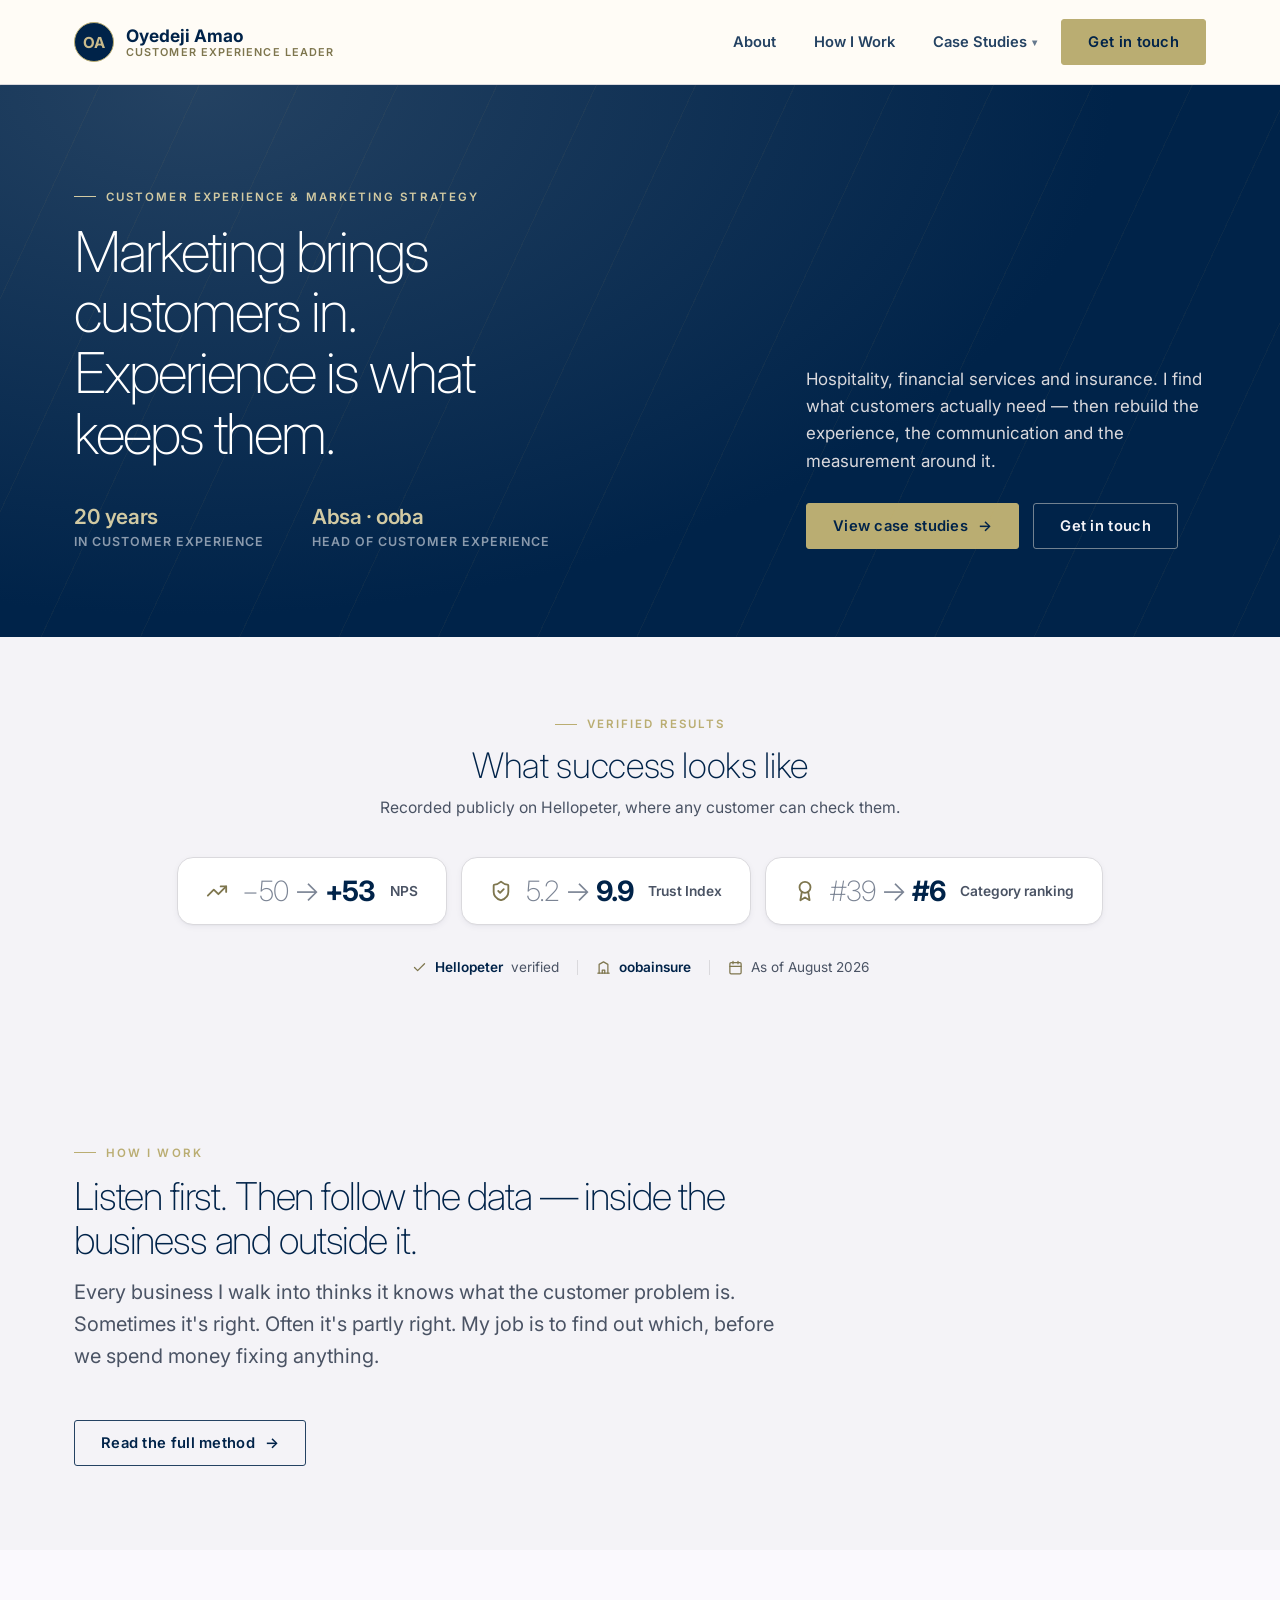
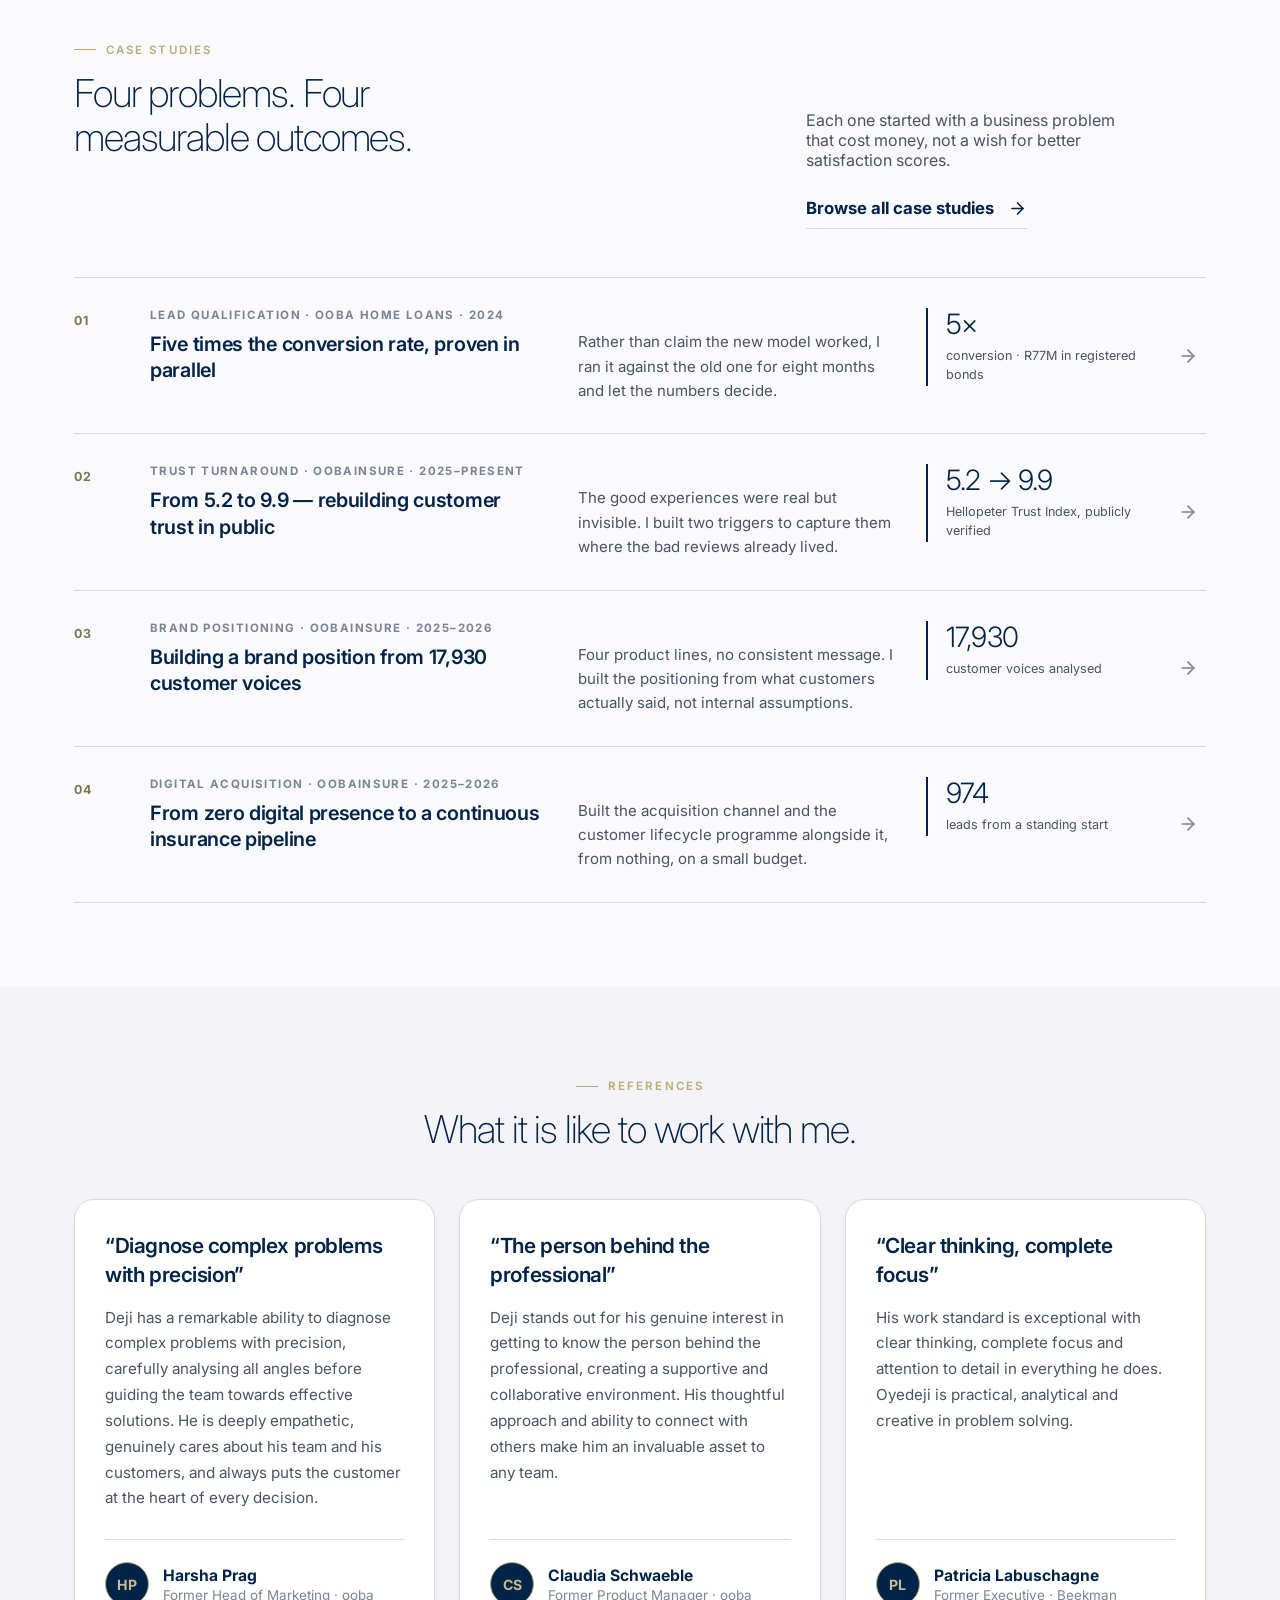
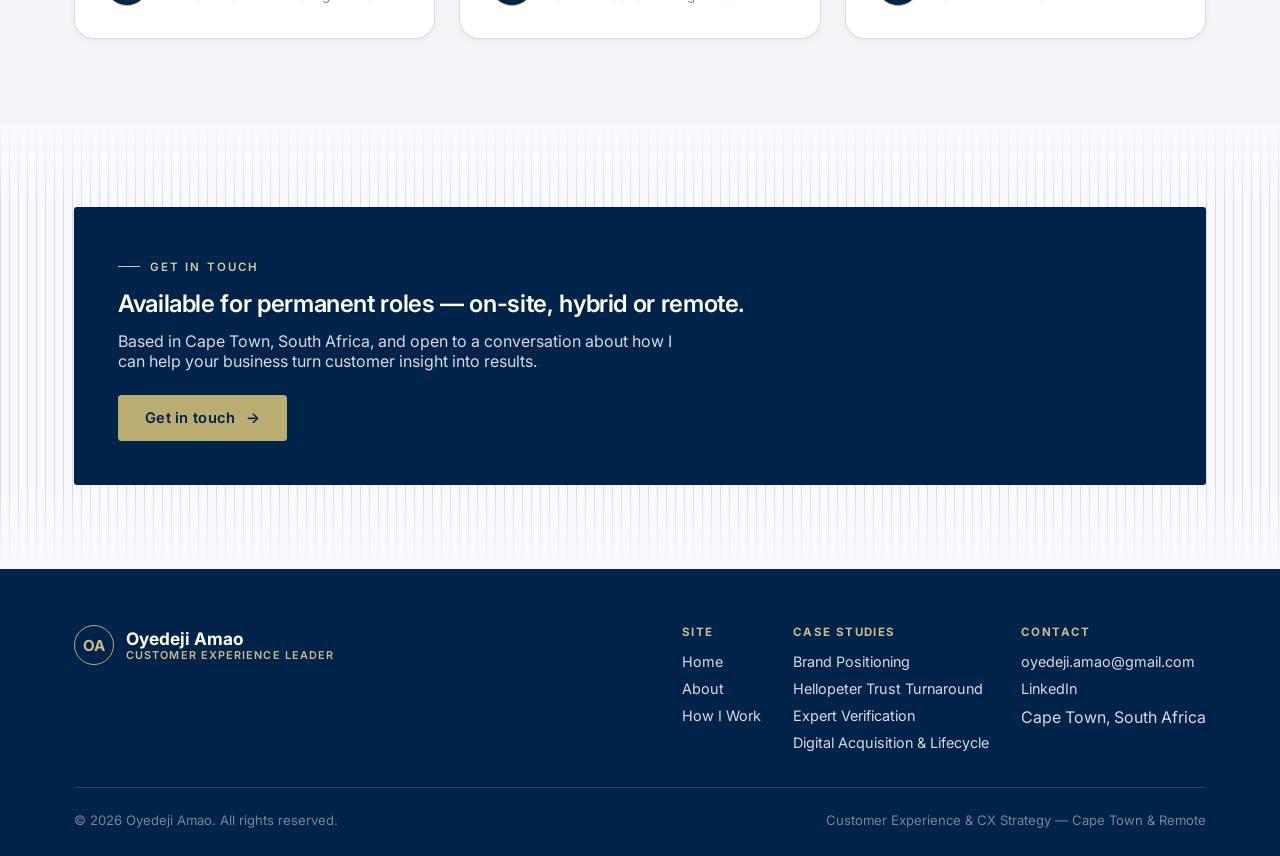
==== commit 194386f2: "Roll the detail template across the remaining three case studies Hellopeter, Brand Positioning and D" ====
--- a/index.html
+++ b/index.html
@@ -35,7 +35,7 @@
             <a href="case-studies/brand-positioning.html">Brand Positioning<small>oobainsure — 17,930 customer voices</small></a>
             <a href="case-studies/hellopeter-trust-turnaround.html">Hellopeter Trust Turnaround<small>oobainsure — 5.2 to 9.9</small></a>
             <a href="case-studies/expert-verification.html">Expert Verification<small>ooba Home Loans — 5x conversion</small></a>
-            <a href="case-studies/digital-acquisition.html">Digital Acquisition &amp; Lifecycle<small>oobainsure — 674 leads</small></a>
+            <a href="case-studies/digital-acquisition.html">Digital Acquisition &amp; Lifecycle<small>oobainsure — 974 leads</small></a>
           </div>
         </li>
       </ul>
@@ -193,8 +193,21 @@
           </span>
           <span class="case-row-arrow"><svg viewBox="0 0 24 24" fill="none" stroke="currentColor" stroke-width="2" stroke-linecap="round" stroke-linejoin="round" aria-hidden="true"><path d="M5 12h14"></path><path d="m12 5 7 7-7 7"></path></svg></span>
         </a>
+        <a href="case-studies/hellopeter-trust-turnaround.html" class="case-row">
+          <span class="case-row-index">02</span>
+          <div class="case-row-main">
+            <span class="case-row-meta">Trust Turnaround &middot; oobainsure &middot; 2025&ndash;present</span>
+            <h3>From 5.2 to 9.9 &mdash; rebuilding customer trust in public</h3>
+          </div>
+          <p class="case-row-desc">The good experiences were real but invisible. I built two triggers to capture them where the bad reviews already lived.</p>
+          <span class="case-row-figure">
+            <span class="case-row-value">5.2 &rarr; 9.9</span>
+            <span class="case-row-label">Hellopeter Trust Index, publicly verified</span>
+          </span>
+          <span class="case-row-arrow"><svg viewBox="0 0 24 24" fill="none" stroke="currentColor" stroke-width="2" stroke-linecap="round" stroke-linejoin="round" aria-hidden="true"><path d="M5 12h14"></path><path d="m12 5 7 7-7 7"></path></svg></span>
+        </a>
         <a href="case-studies/brand-positioning.html" class="case-row">
-          <span class="case-row-index">02</span>
+          <span class="case-row-index">03</span>
           <div class="case-row-main">
             <span class="case-row-meta">Brand Positioning &middot; oobainsure &middot; 2025&ndash;2026</span>
             <h3>Building a brand position from 17,930 customer voices</h3>
@@ -206,28 +219,15 @@
           </span>
           <span class="case-row-arrow"><svg viewBox="0 0 24 24" fill="none" stroke="currentColor" stroke-width="2" stroke-linecap="round" stroke-linejoin="round" aria-hidden="true"><path d="M5 12h14"></path><path d="m12 5 7 7-7 7"></path></svg></span>
         </a>
-        <a href="case-studies/hellopeter-trust-turnaround.html" class="case-row">
-          <span class="case-row-index">03</span>
-          <div class="case-row-main">
-            <span class="case-row-meta">Trust Turnaround &middot; oobainsure &middot; 2025&ndash;present</span>
-            <h3>From 5.2 to 9.9 &mdash; rebuilding customer trust in public</h3>
-          </div>
-          <p class="case-row-desc">The good experiences were real but invisible. I built two triggers to capture them where the bad reviews already lived.</p>
-          <span class="case-row-figure">
-            <span class="case-row-value">5.2 &rarr; 9.9</span>
-            <span class="case-row-label">Hellopeter Trust Index, publicly verified</span>
-          </span>
-          <span class="case-row-arrow"><svg viewBox="0 0 24 24" fill="none" stroke="currentColor" stroke-width="2" stroke-linecap="round" stroke-linejoin="round" aria-hidden="true"><path d="M5 12h14"></path><path d="m12 5 7 7-7 7"></path></svg></span>
-        </a>
         <a href="case-studies/digital-acquisition.html" class="case-row">
           <span class="case-row-index">04</span>
           <div class="case-row-main">
             <span class="case-row-meta">Digital Acquisition &middot; oobainsure &middot; 2025&ndash;2026</span>
-            <h3>From zero digital presence to 674 insurance leads in 12 months</h3>
+            <h3>From zero digital presence to a continuous insurance pipeline</h3>
           </div>
           <p class="case-row-desc">Built the acquisition channel and the customer lifecycle programme alongside it, from nothing, on a small budget.</p>
           <span class="case-row-figure">
-            <span class="case-row-value">674</span>
+            <span class="case-row-value">974</span>
             <span class="case-row-label">leads from a standing start</span>
           </span>
           <span class="case-row-arrow"><svg viewBox="0 0 24 24" fill="none" stroke="currentColor" stroke-width="2" stroke-linecap="round" stroke-linejoin="round" aria-hidden="true"><path d="M5 12h14"></path><path d="m12 5 7 7-7 7"></path></svg></span>
--- a/css/style.css
+++ b/css/style.css
@@ -60,6 +60,16 @@
   text-rendering: optimizeLegibility;
 }
 img, svg { max-width: 100%; display: block; }
+.visually-hidden {
+  position: absolute;
+  width: 1px; height: 1px;
+  margin: -1px; padding: 0;
+  overflow: hidden;
+  clip: rect(0 0 0 0);
+  clip-path: inset(50%);
+  white-space: nowrap;
+  border: 0;
+}
 a { color: inherit; text-decoration: none; }
 ul { margin: 0; padding: 0; list-style: none; }
 h1, h2, h3, h4, p, figure { margin: 0; }
@@ -1019,6 +1029,165 @@
   .case-row-figure { grid-column: 2; grid-row: auto; margin-top: 4px; }
 }
 
+/* ---------- Case study detail ----------
+   Result-first: the outcome bar sits directly under the title so the
+   numbers land before the story. Section links reuse the How I Work rail's
+   data-rail / data-phase hooks, so no extra JavaScript is needed. */
+.csd-crumb {
+  padding: 18px 0;
+  border-bottom: 1px solid var(--cream-400);
+  font-size: 0.84rem;
+  color: var(--slate-light);
+}
+.csd-crumb a { color: var(--slate); font-weight: 600; }
+.csd-crumb a:hover { color: var(--rl-blue); }
+.csd-crumb span { margin: 0 8px; }
+
+.csd-head { background: var(--cream-200); padding: 52px 0 44px; }
+.csd-head h1 { margin-top: 14px; max-width: 20ch; }
+.csd-meta { display: flex; flex-wrap: wrap; gap: 44px; margin-top: 30px; }
+.csd-meta-item { display: flex; flex-direction: column; gap: 6px; }
+.csd-meta-label {
+  font-size: 0.68rem;
+  font-weight: 700;
+  letter-spacing: 0.12em;
+  text-transform: uppercase;
+  color: var(--gold-600);
+}
+.csd-meta-value { font-size: 1rem; font-weight: 600; color: var(--navy-950); }
+
+.csd-outcomes { background: var(--navy-950); }
+.csd-outcomes .container { display: grid; grid-template-columns: repeat(4, 1fr); }
+/* Outer cells shed their side padding so the first and last figures line up
+   with the page margin rather than sitting inset from it. */
+.csd-outcome { padding: 32px 26px; border-left: 1px solid rgba(250, 249, 253, 0.16); }
+.csd-outcome:first-child { border-left: 0; padding-left: 0; }
+.csd-outcome:last-child { padding-right: 0; }
+.csd-outcome-value {
+  display: block;
+  font-size: clamp(1.7rem, 2.8vw, 2.3rem);
+  font-weight: 200;
+  letter-spacing: -0.035em;
+  line-height: 1;
+  color: var(--white);
+}
+.csd-outcome.lead .csd-outcome-value { color: var(--gold-400); font-weight: 300; }
+.csd-outcome-label { display: block; font-size: 0.78rem; line-height: 1.45; color: var(--cream-300); margin-top: 12px; }
+
+.csd-layout { display: grid; grid-template-columns: 1fr 250px; gap: 56px; align-items: start; }
+/* Grid items default to min-width:auto, so without this the table's
+   min-width pushes the whole column wider than the viewport instead of
+   scrolling inside .csd-table-wrap. */
+.csd-body { min-width: 0; }
+.csd-spine {
+  position: sticky;
+  top: 112px;
+  border: 1px solid var(--cream-400);
+  border-radius: 16px;
+  padding: 20px 18px;
+  background: var(--white);
+}
+.csd-spine-title {
+  display: block;
+  font-size: 0.66rem;
+  font-weight: 700;
+  letter-spacing: 0.14em;
+  text-transform: uppercase;
+  color: var(--slate-light);
+  margin-bottom: 14px;
+}
+.csd-spine a {
+  display: block;
+  border-left: 2px solid var(--cream-400);
+  padding: 8px 0 8px 13px;
+  font-size: 0.88rem;
+  color: var(--slate-light);
+  transition: color 0.2s ease, border-color 0.2s ease;
+}
+.csd-spine a:hover { color: var(--navy-950); }
+.csd-spine a.active { border-left-color: var(--gold-500); color: var(--navy-950); font-weight: 600; }
+
+.csd-sec { padding-bottom: 44px; border-bottom: 1px solid var(--cream-400); scroll-margin-top: 104px; }
+.csd-sec + .csd-sec { padding-top: 44px; }
+.csd-sec:last-child { border-bottom: none; padding-bottom: 0; }
+.csd-sec-head { display: flex; align-items: baseline; gap: 14px; }
+.csd-sec-num { font-size: 0.76rem; font-weight: 700; letter-spacing: 0.12em; color: var(--gold-600); }
+.csd-sec h2 { font-size: clamp(1.5rem, 2.4vw, 1.95rem); }
+.csd-sec p { font-size: 1rem; line-height: 1.72; color: var(--slate); max-width: 66ch; margin-top: 16px; }
+
+/* Head-to-head table. The winning column is tinted so the comparison reads
+   before the numbers are parsed. */
+.csd-table-wrap { overflow-x: auto; margin-top: 26px; }
+.csd-table {
+  width: 100%;
+  min-width: 520px;
+  border-collapse: separate;
+  border-spacing: 0;
+  border: 1px solid var(--cream-400);
+  border-radius: 12px;
+  overflow: hidden;
+}
+.csd-table th, .csd-table td {
+  padding: 14px 18px;
+  text-align: left;
+  font-size: 0.94rem;
+  border-bottom: 1px solid var(--cream-400);
+}
+.csd-table tr:last-child th, .csd-table tr:last-child td { border-bottom: 0; }
+.csd-table thead th {
+  font-size: 0.68rem;
+  font-weight: 700;
+  letter-spacing: 0.1em;
+  text-transform: uppercase;
+  color: var(--slate);
+  background: var(--cream-100);
+}
+.csd-table thead th.win { color: var(--rl-blue); }
+.csd-table tbody th { font-weight: 500; color: var(--slate); }
+.csd-table td { color: var(--navy-950); }
+.csd-table .win { background: var(--rl-blue-tint); font-weight: 600; }
+.csd-table .win-figure { color: var(--rl-blue); font-weight: 700; }
+
+.csd-pager {
+  display: grid;
+  grid-template-columns: 1fr 1fr;
+  border-top: 1px solid var(--cream-400);
+  border-bottom: 1px solid var(--cream-400);
+}
+.csd-pager a { padding: 26px 0; }
+.csd-pager a:last-child { text-align: right; border-left: 1px solid var(--cream-400); padding-left: 28px; }
+.csd-pager a:first-child { padding-right: 28px; }
+.csd-pager .dir {
+  display: block;
+  font-size: 0.68rem;
+  font-weight: 700;
+  letter-spacing: 0.12em;
+  text-transform: uppercase;
+  color: var(--slate-light);
+  margin-bottom: 8px;
+}
+.csd-pager .ttl { font-size: 1rem; font-weight: 600; color: var(--navy-950); line-height: 1.4; }
+.csd-pager a:hover .ttl { color: var(--rl-blue); }
+
+@media (max-width: 900px) {
+  .csd-layout { grid-template-columns: 1fr; gap: 0; }
+  /* The spine is a jump list on mobile, not a tracker — it sits above. */
+  .csd-spine { position: static; margin-bottom: 34px; }
+  .csd-outcomes .container { grid-template-columns: repeat(2, 1fr); }
+  .csd-outcome:nth-child(3) { border-left: 0; }
+  .csd-outcome:nth-child(n+3) { border-top: 1px solid rgba(250, 249, 253, 0.16); }
+}
+@media (max-width: 560px) {
+  .csd-outcomes .container { grid-template-columns: 1fr; }
+  /* Stacked, every cell aligns to the page margin, not just the first. */
+  .csd-outcome { border-left: 0; padding-left: 0; padding-right: 0; }
+  .csd-outcome + .csd-outcome { border-top: 1px solid rgba(250, 249, 253, 0.16); }
+  .csd-meta { gap: 24px 32px; }
+  .csd-pager { grid-template-columns: 1fr; }
+  .csd-pager a:last-child { text-align: left; border-left: 0; border-top: 1px solid var(--cream-400); padding-left: 0; }
+  .csd-pager a:first-child { padding-right: 0; }
+}
+
 /* ---------- Testimonials ----------
    Cream ground with raised white cards, mirroring the credibility band.
    Each card pins its attribution to the bottom so the names line up across
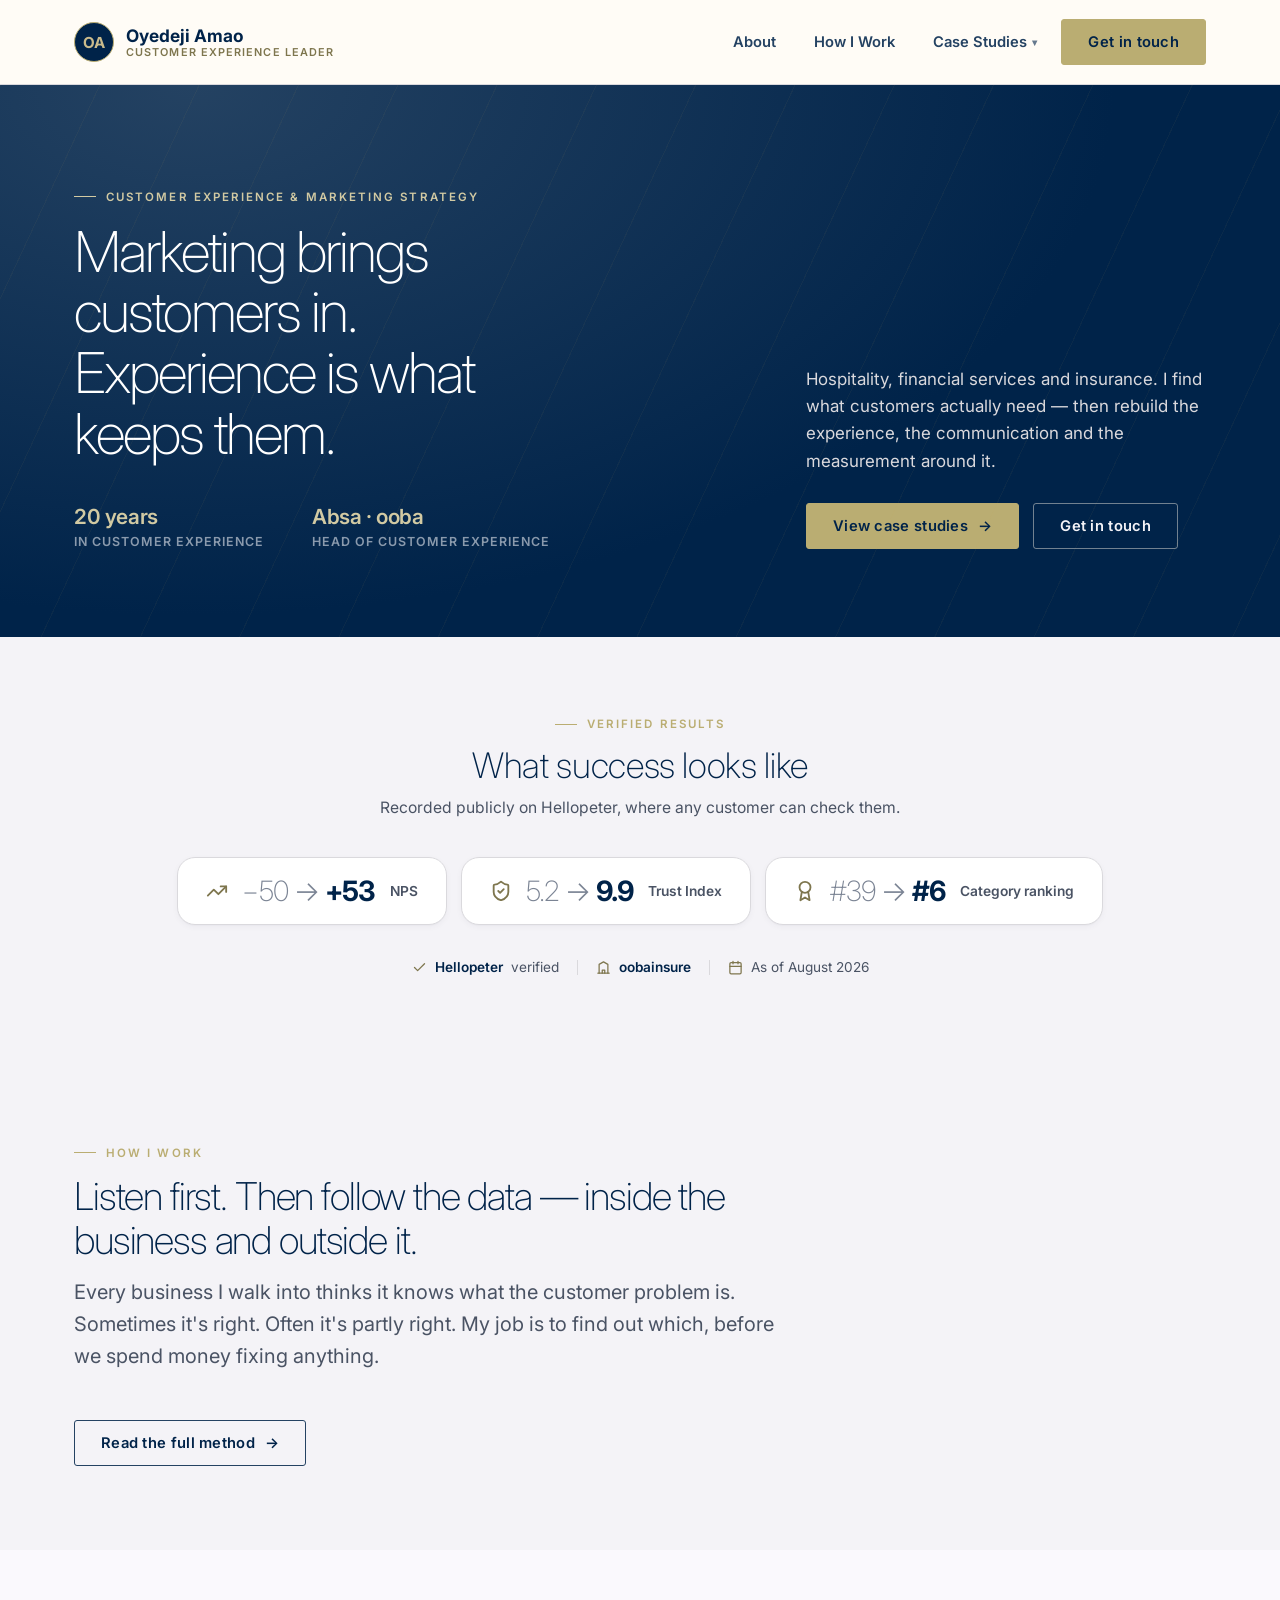
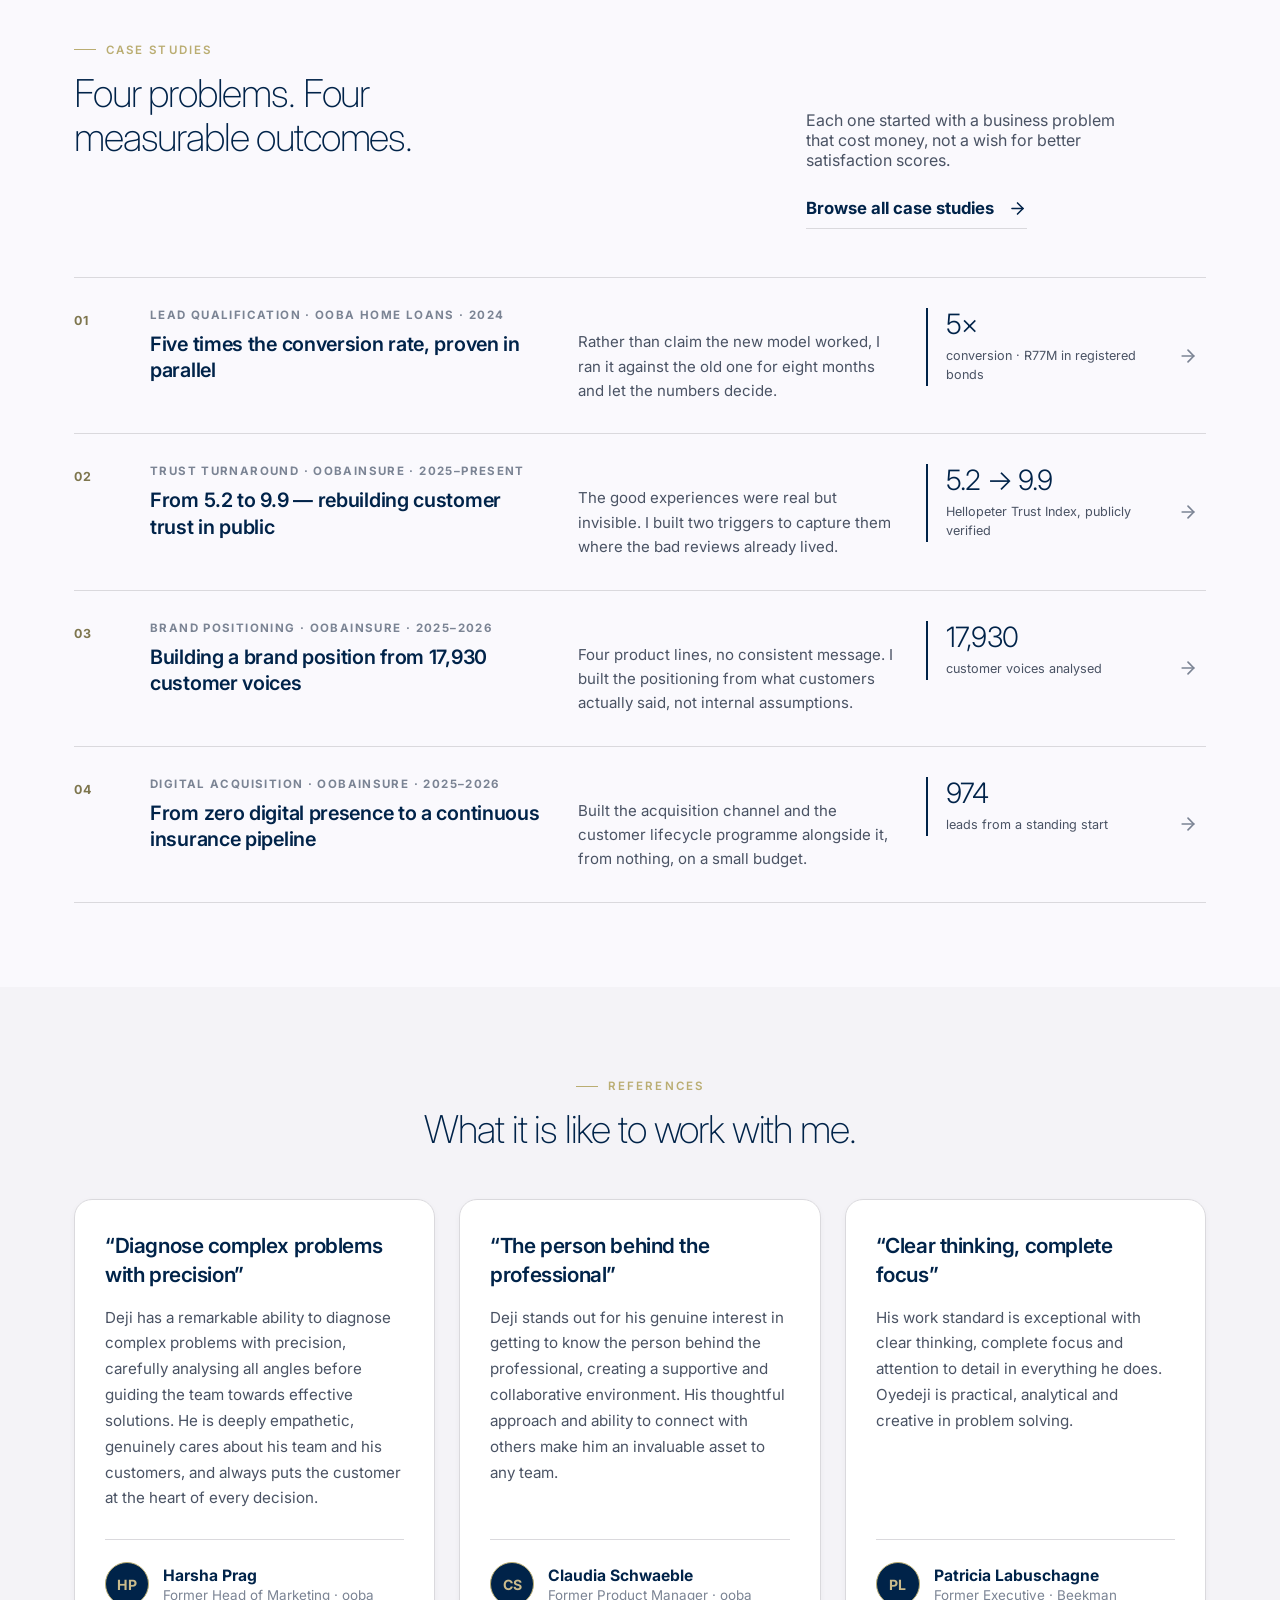
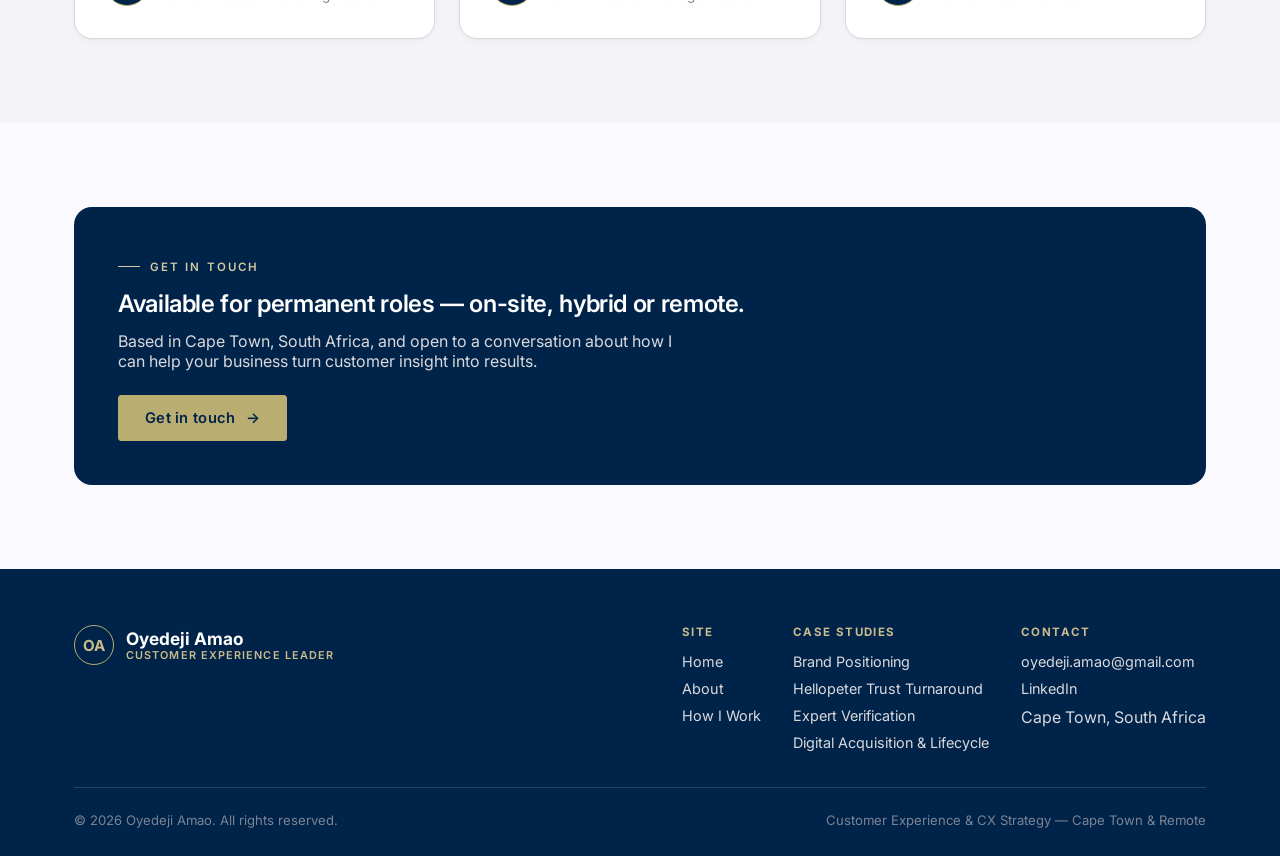
==== commit 3472b236: "Consolidate the design system after the rebuild Delete every rule the page rebuilds left behind - th" ====
--- a/index.html
+++ b/index.html
@@ -291,7 +291,7 @@
     </div>
   </section>
 
-  <section class="pinstripe">
+  <section>
     <div class="container">
       <div class="panel-navy reveal">
         <span class="eyebrow on-navy">Get in touch</span>
--- a/css/style.css
+++ b/css/style.css
@@ -42,11 +42,26 @@
   --font-body: "Inter", -apple-system, BlinkMacSystemFont, "Segoe UI", Helvetica, Arial, sans-serif;
 
   --max-width: 1180px;
+
+  /* Three radii: controls are near-sharp, floating panels and tables are
+     mid, cards are soft. Circles use 50% directly. */
   --radius: 3px;
-
+  --radius-md: 12px;
+  --radius-lg: 18px;
+
+  --shadow-card: 0 1px 2px -1px rgba(0, 35, 73, 0.08), 0 2px 6px rgba(0, 35, 73, 0.04);
+  --shadow-card-hover: 0 2px 4px -1px rgba(0, 35, 73, 0.1), 0 10px 22px rgba(0, 35, 73, 0.07);
   --shadow-soft: 0 1px 2px rgba(0, 35, 73, 0.06), 0 8px 24px rgba(0, 35, 73, 0.06);
   --shadow-lift: 0 4px 8px rgba(0, 35, 73, 0.08), 0 16px 40px rgba(0, 35, 73, 0.10);
 }
+
+/* Accent duties, so the two accent colours stop competing:
+   gold  = identity and furniture: eyebrows, numerals, tags, icon tiles,
+           the primary CTA, rail/spine active states.
+   blue  = interaction and the single standout figure per view: links,
+           hovers, the tinted winning column.
+   navy  = ink. It is never an accent.
+   The palette itself is provisional; these duties are not. */
 
 /* ---------- Reset ---------- */
 *, *::before, *::after { box-sizing: border-box; }
@@ -135,7 +150,7 @@
   line-height: 1.6;
   color: var(--slate);
 }
-p.body, .prose p {
+.prose p {
   font-size: 1.05rem;
   line-height: 1.75;
   color: var(--slate);
@@ -143,13 +158,6 @@
 }
 .prose p + p { margin-top: 1.1em; }
 strong { color: var(--charcoal); font-weight: 600; }
-
-.rule-gold {
-  width: 56px;
-  height: 3px;
-  background: linear-gradient(90deg, var(--gold-500), var(--gold-300));
-  border-radius: 2px;
-}
 
 /* ---------- Buttons ---------- */
 .btn {
@@ -190,20 +198,6 @@
 .btn-arrow:hover::after { transform: translateX(3px); }
 
 .cta-row { display: flex; flex-wrap: wrap; gap: 14px; align-items: center; }
-.text-link {
-  display: inline-flex;
-  align-items: center;
-  gap: 8px;
-  font-weight: 600;
-  color: var(--rl-blue);
-  border-bottom: 1.5px solid var(--rl-blue);
-  padding-bottom: 2px;
-  transition: color 0.2s ease, border-color 0.2s ease, gap 0.2s ease;
-}
-.text-link:hover { color: var(--rl-blue-dark); border-color: var(--rl-blue-dark); gap: 12px; }
-.text-link.on-navy { color: var(--rl-blue-tint-on-navy); border-color: var(--rl-blue-tint-on-navy); }
-.text-link.on-navy:hover { color: var(--cream-100); border-color: var(--cream-100); }
-
 /* ---------- Header ---------- */
 .site-header {
   position: sticky;
@@ -285,7 +279,7 @@
   min-width: 280px;
   background: var(--white);
   border: 1px solid var(--cream-400);
-  border-radius: var(--radius);
+  border-radius: var(--radius-md);
   box-shadow: var(--shadow-lift);
   padding: 10px;
   opacity: 0;
@@ -450,31 +444,6 @@
 .section-cream { background: var(--cream-200); }
 .section-tight { padding: 64px 0; }
 
-/* Bone ground with a fine Ralph Lauren blue pinstripe — used sparingly,
-   on the numbers strip and the closing CTA panels, for suiting-fabric texture.
-   The pattern lives on a masked ::before (not the section background) so it
-   can fade at the top/bottom edges instead of hard-cutting like ruled paper. */
-.pinstripe {
-  position: relative;
-  z-index: 0; /* establish a stacking context so ::before's z-index:-1 stays local */
-  background-color: var(--cream-100);
-}
-.pinstripe::before {
-  content: "";
-  position: absolute;
-  inset: 0;
-  z-index: -1;
-  background-image: repeating-linear-gradient(
-    90deg,
-    rgba(0, 85, 164, 0.16) 0,
-    rgba(0, 85, 164, 0.16) 1px,
-    transparent 1px,
-    transparent 9px
-  );
-  -webkit-mask-image: linear-gradient(to bottom, transparent, black 18%, black 82%, transparent);
-  mask-image: linear-gradient(to bottom, transparent, black 18%, black 82%, transparent);
-}
-
 .section-head { max-width: 720px; margin-bottom: 48px; }
 .section-head h2 { margin-top: 14px; }
 .section-head .lede { margin-top: 14px; }
@@ -522,13 +491,13 @@
   padding: 18px 28px;
   background: var(--white);
   border: 1px solid var(--cream-400);
-  border-radius: 16px;
-  box-shadow: 0 1px 2px -1px rgba(0, 35, 73, 0.1), 0 2px 6px rgba(0, 35, 73, 0.05);
+  border-radius: var(--radius-lg);
+  box-shadow: var(--shadow-card);
   transition: transform 0.25s ease, box-shadow 0.25s ease;
 }
 .metric-pill:hover {
   transform: translateY(-2px);
-  box-shadow: 0 2px 4px -1px rgba(0, 35, 73, 0.12), 0 8px 18px rgba(0, 35, 73, 0.08);
+  box-shadow: var(--shadow-card-hover);
 }
 .metric-icon { width: 22px; height: 22px; color: var(--gold-600); flex: none; }
 /* The before/after pair is the contrast: light grey "was", heavy navy "now". */
@@ -563,7 +532,7 @@
   align-items: center;
   gap: 8px;
   padding: 6px 12px;
-  border-radius: 8px;
+  border-radius: var(--radius-md);
   font-size: 0.85rem;
   color: var(--slate);
 }
@@ -576,64 +545,6 @@
   /* Dividers strand themselves at line ends once the chips wrap */
   .source-divider { display: none; }
   .source-row { gap: 0 6px; }
-}
-
-/* ---------- Cards ---------- */
-.card-grid { display: grid; gap: 28px; }
-.grid-2 { grid-template-columns: repeat(2, 1fr); }
-.grid-3 { grid-template-columns: repeat(3, 1fr); }
-@media (max-width: 860px) {
-  .grid-2, .grid-3 { grid-template-columns: 1fr; }
-}
-
-.case-card {
-  background: var(--white);
-  border: 1px solid var(--cream-400);
-  border-radius: var(--radius);
-  padding: 32px;
-  display: flex;
-  flex-direction: column;
-  gap: 16px;
-  transition: box-shadow 0.2s ease, transform 0.2s ease, border-color 0.2s ease;
-}
-.case-card:hover { box-shadow: var(--shadow-lift); transform: translateY(-3px); border-color: var(--rl-blue); }
-.case-card .case-meta { font-size: 0.82rem; color: var(--slate-light); font-weight: 600; }
-.case-card h3 { color: var(--navy-950); }
-.case-card p { color: var(--slate); font-size: 0.98rem; line-height: 1.6; }
-.case-card .case-result {
-  margin-top: auto;
-  padding-top: 14px;
-  border-top: 1px dashed var(--cream-400);
-  font-size: 0.86rem;
-  font-weight: 700;
-  color: var(--gold-600);
-}
-
-/* ---------- Steps (How I Work) ---------- */
-.step-list { display: flex; flex-direction: column; }
-.step {
-  display: grid;
-  grid-template-columns: 96px 1fr;
-  gap: 28px;
-  padding: 36px 0;
-  border-top: 1px solid var(--cream-400);
-  position: relative;
-}
-.step:first-child { border-top: 1px solid var(--cream-400); }
-.step-number {
-  font-family: var(--font-display);
-  font-weight: 200;
-  font-size: 2.6rem;
-  letter-spacing: -0.04em;
-  color: var(--gold-400);
-  line-height: 1;
-}
-.step h3 { color: var(--navy-950); margin-bottom: 10px; }
-.step p { color: var(--slate); line-height: 1.75; max-width: 62ch; }
-
-@media (max-width: 640px) {
-  .step { grid-template-columns: 56px 1fr; gap: 16px; }
-  .step-number { font-size: 1.7rem; }
 }
 
 /* ---------- Callout / pull quote ---------- */
@@ -653,51 +564,11 @@
 .panel-navy {
   background: var(--navy-950);
   color: var(--cream-200);
-  border-radius: var(--radius);
+  border-radius: var(--radius-lg);
   padding: 44px;
 }
 .panel-navy p { color: var(--cream-300); }
 .panel-navy h3 { color: var(--white); }
-
-/* ---------- Case study page ---------- */
-.meta-row {
-  display: flex;
-  flex-wrap: wrap;
-  gap: 28px;
-  margin-top: 28px;
-  padding-top: 24px;
-  border-top: 1px solid rgba(250, 244, 230, 0.18);
-}
-.meta-item { display: flex; flex-direction: column; gap: 4px; }
-.meta-item .label { font-size: 0.7rem; letter-spacing: 0.12em; text-transform: uppercase; color: var(--gold-300); font-weight: 700; }
-.meta-item .value { font-size: 0.98rem; color: var(--cream-100); font-weight: 600; }
-
-.cs-section { padding: 56px 0; border-top: 1px solid var(--cream-400); }
-.cs-section:first-of-type { border-top: none; }
-.cs-label { display: flex; align-items: center; gap: 12px; margin-bottom: 20px; }
-.cs-label .num { font-family: var(--font-display); font-weight: 700; color: var(--gold-500); font-size: 1.1rem; }
-.cs-label .txt { font-size: 0.78rem; letter-spacing: 0.14em; text-transform: uppercase; font-weight: 700; color: var(--navy-800); }
-
-.result-stat-grid { display: grid; grid-template-columns: repeat(4, 1fr); gap: 1px; background: var(--cream-400); border: 1px solid var(--cream-400); border-radius: var(--radius); margin-top: 28px; overflow: hidden; }
-@media (max-width: 860px) { .result-stat-grid { grid-template-columns: repeat(2, 1fr); } }
-@media (max-width: 520px) { .result-stat-grid { grid-template-columns: 1fr; } }
-
-.cs-nav {
-  display: flex;
-  justify-content: space-between;
-  align-items: center;
-  gap: 20px;
-  padding: 40px 0;
-  border-top: 1px solid var(--cream-400);
-  flex-wrap: wrap;
-}
-
-.confirm-note {
-  margin-top: 18px;
-  font-size: 0.86rem;
-  color: var(--slate-light);
-  font-style: italic;
-}
 
 /* ---------- How I Work: sticky phase rail ----------
    A numbered rail tracks the reader's position through the method while the
@@ -772,7 +643,7 @@
 .figure { border-top: 2px solid var(--navy-950); padding-top: 13px; }
 .figure-value {
   display: block;
-  font-size: 1.85rem;
+  font-size: 1.75rem;
   font-weight: 300;
   letter-spacing: -0.03em;
   line-height: 1;
@@ -803,7 +674,7 @@
 .reality-card {
   background: var(--white);
   border: 1px solid var(--cream-400);
-  border-radius: 16px;
+  border-radius: var(--radius-lg);
   padding: 26px;
 }
 .reality-tag {
@@ -866,7 +737,7 @@
   margin: 0;
   aspect-ratio: 3 / 4;
   overflow: hidden;
-  border-radius: 22px;
+  border-radius: var(--radius-lg);
   background: var(--navy-900);
   box-shadow: 0 2px 6px rgba(0, 35, 73, 0.1), 0 18px 40px rgba(0, 35, 73, 0.12);
 }
@@ -932,9 +803,7 @@
   .about-body .prose { max-width: 100%; }
 }
 
-/* ---------- Case study feed ----------
-   Image-led cards. `.case-post` is deliberately separate from `.case-card`,
-   which the individual case study pages use for in-page content blocks. */
+/* ---------- Case study feed ---------- */
 .case-feed-head {
   display: grid;
   grid-template-columns: 1fr 400px;
@@ -1083,7 +952,7 @@
   position: sticky;
   top: 112px;
   border: 1px solid var(--cream-400);
-  border-radius: 16px;
+  border-radius: var(--radius-lg);
   padding: 20px 18px;
   background: var(--white);
 }
@@ -1124,7 +993,7 @@
   border-collapse: separate;
   border-spacing: 0;
   border: 1px solid var(--cream-400);
-  border-radius: 12px;
+  border-radius: var(--radius-md);
   overflow: hidden;
 }
 .csd-table th, .csd-table td {
@@ -1207,13 +1076,13 @@
   padding: 32px 30px;
   background: var(--white);
   border: 1px solid var(--cream-400);
-  border-radius: 20px;
-  box-shadow: 0 1px 2px -1px rgba(0, 35, 73, 0.08), 0 2px 6px rgba(0, 35, 73, 0.04);
+  border-radius: var(--radius-lg);
+  box-shadow: var(--shadow-card);
   transition: transform 0.25s ease, box-shadow 0.25s ease;
 }
 .testimonial-card:hover {
   transform: translateY(-3px);
-  box-shadow: 0 2px 4px -1px rgba(0, 35, 73, 0.1), 0 10px 22px rgba(0, 35, 73, 0.07);
+  box-shadow: var(--shadow-card-hover);
 }
 .testimonial-card blockquote { margin: 0; }
 .testimonial-pull {
@@ -1298,7 +1167,7 @@
   width: 52px;
   height: 52px;
   margin-bottom: 20px;
-  border-radius: 14px;
+  border-radius: var(--radius-md);
   color: var(--gold-600);
   background: rgba(186, 173, 114, 0.16);
   border: 1px solid rgba(186, 173, 114, 0.34);
@@ -1374,6 +1243,4 @@
 }
 
 /* ---------- Utility ---------- */
-.mt-0 { margin-top: 0 !important; }
 .text-center { text-align: center; }
-.center-head { margin-left: auto; margin-right: auto; text-align: center; }
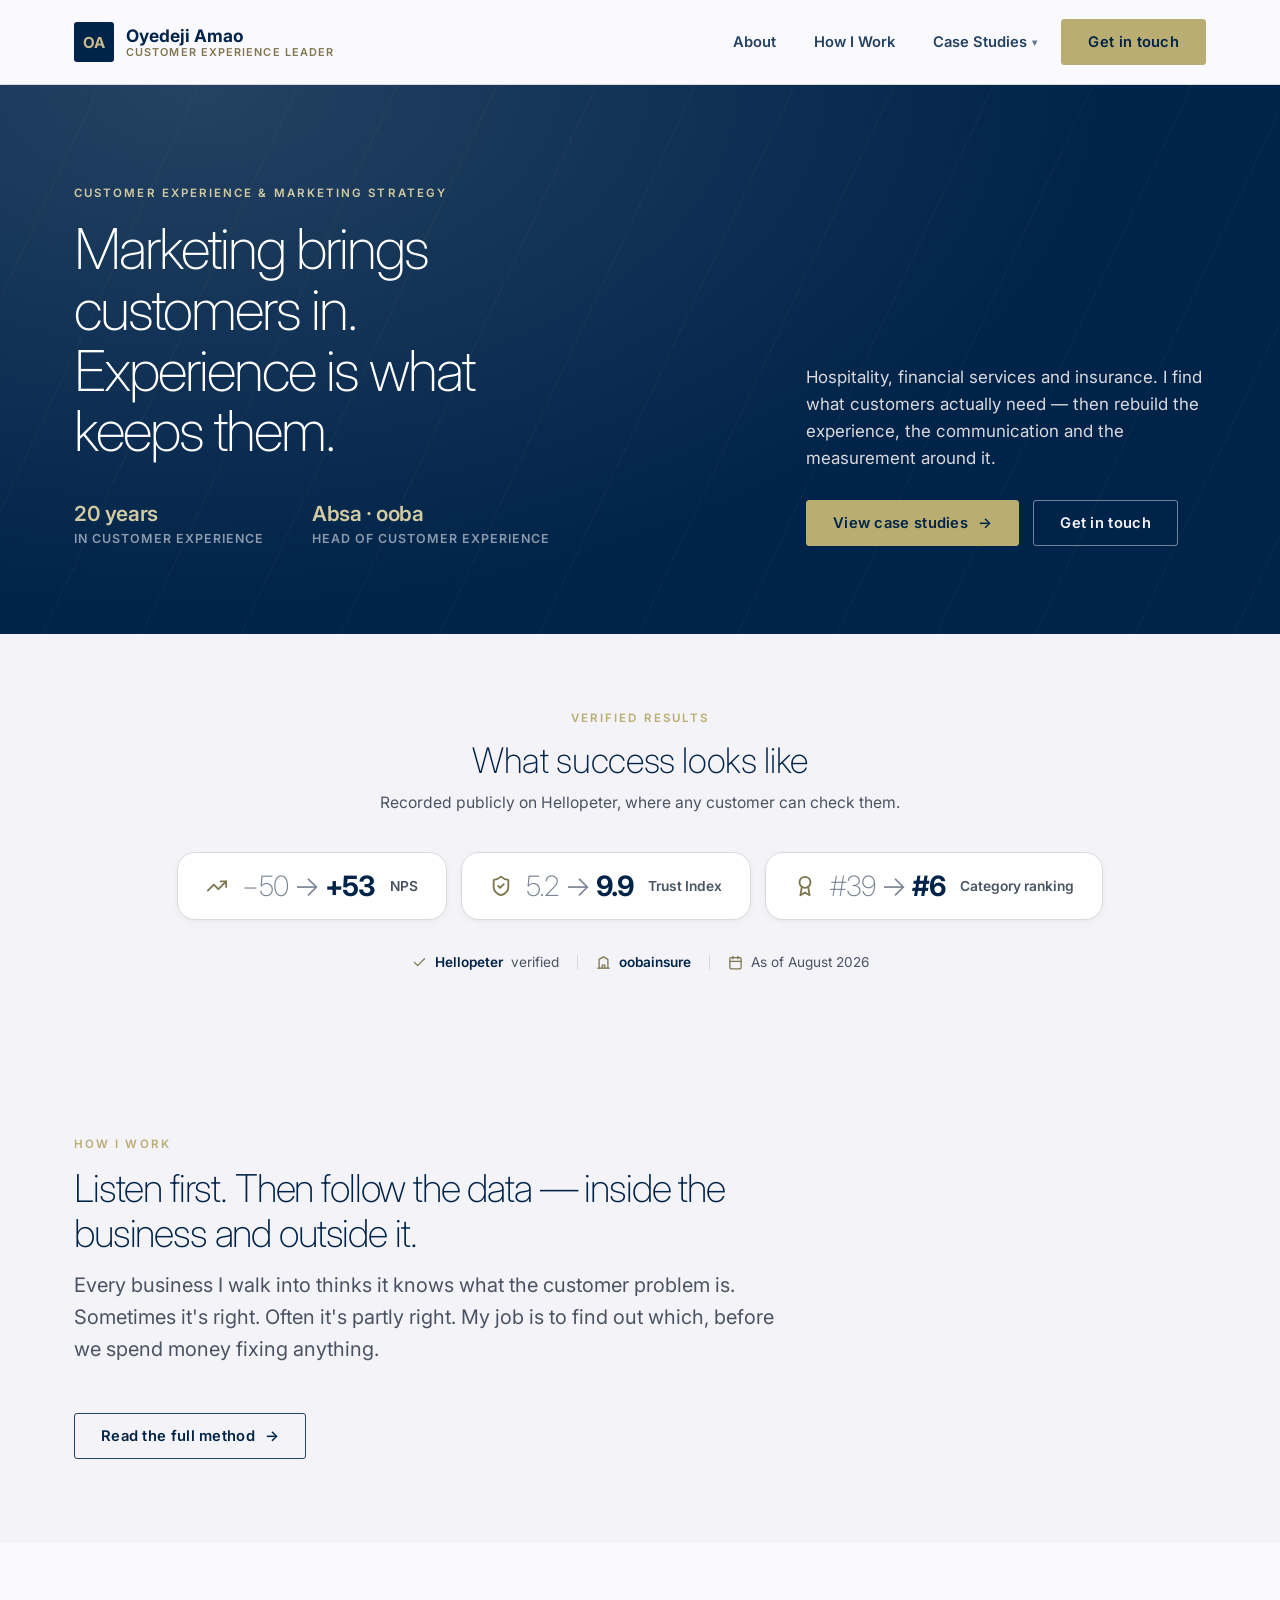
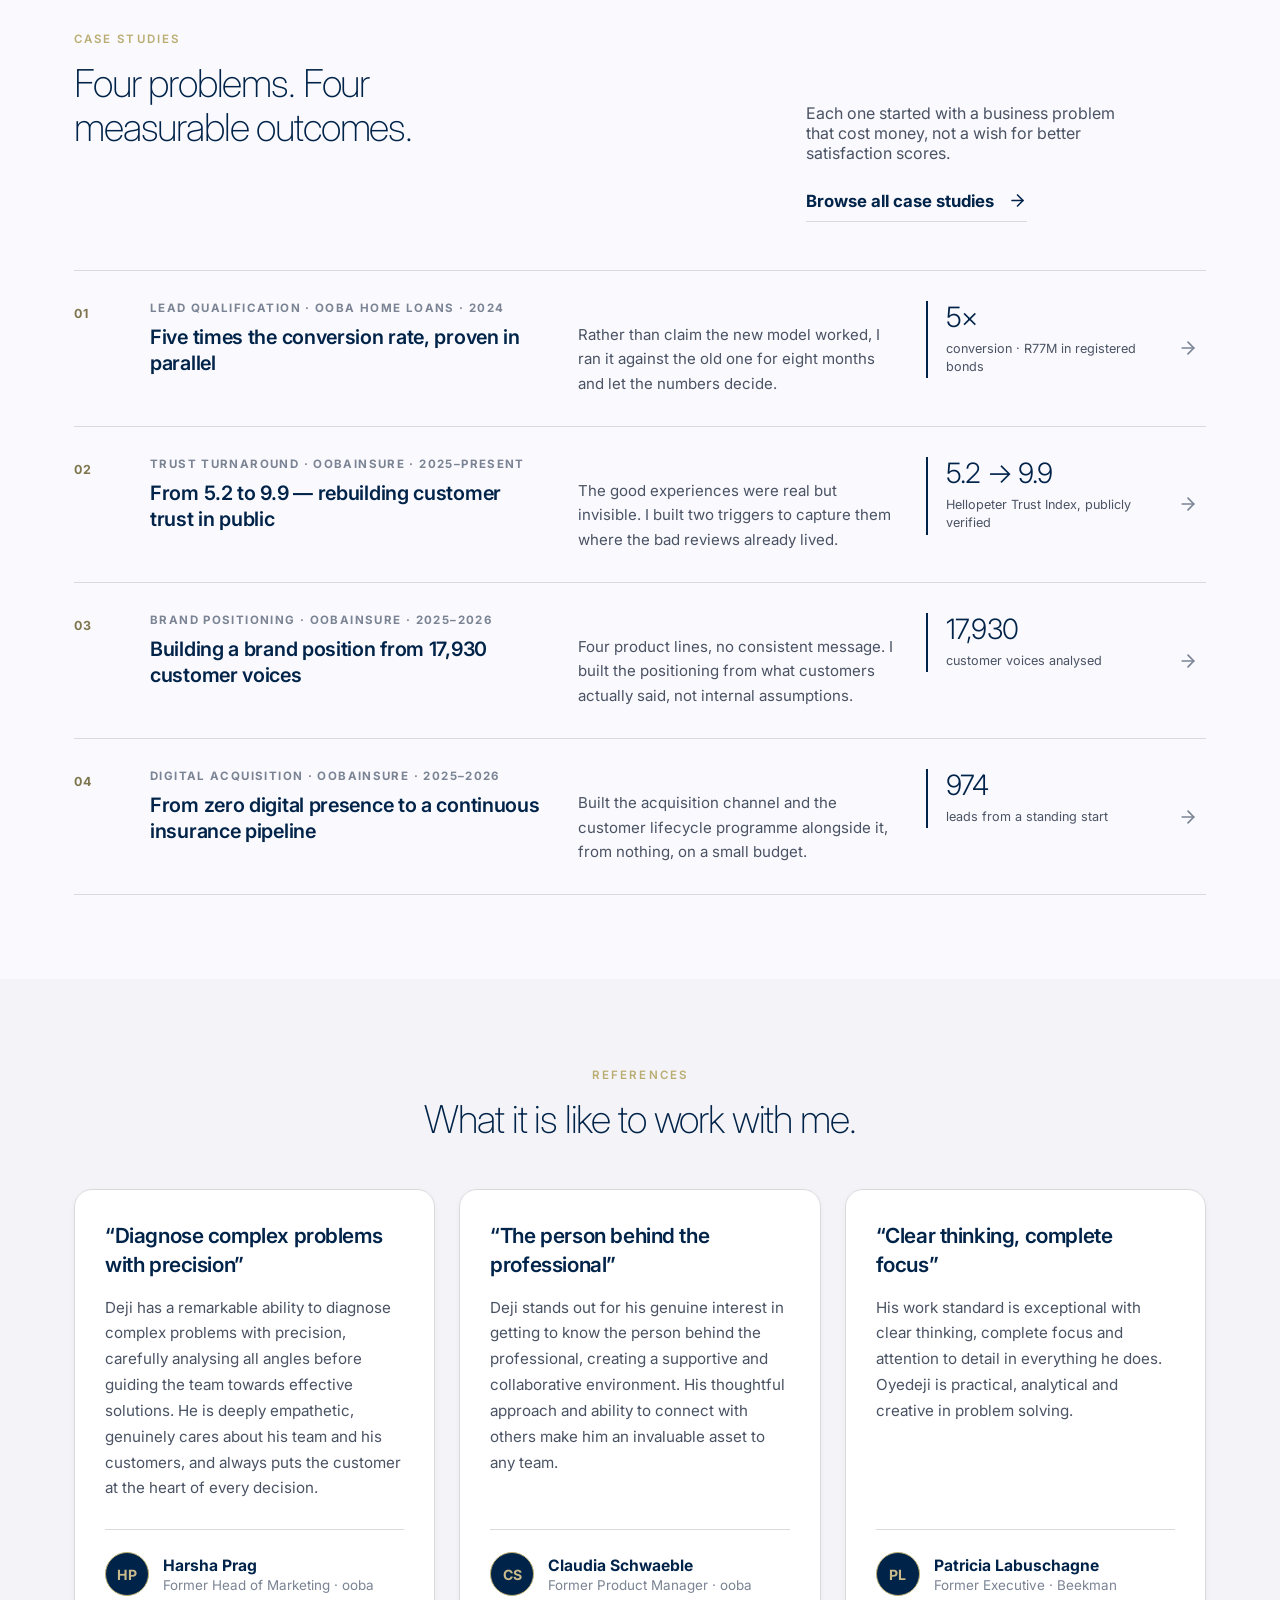
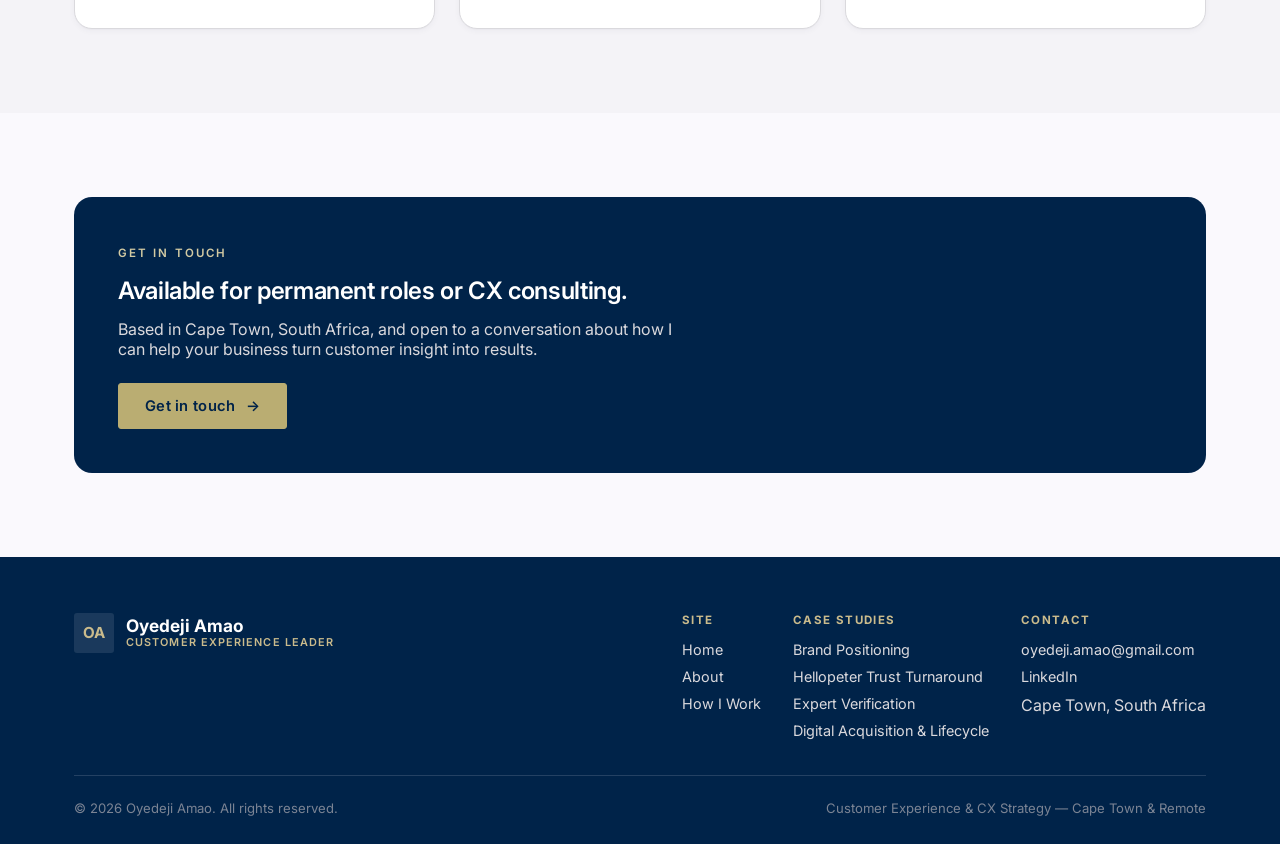
==== commit 63ac6586: "Refresh the chrome and settle the remaining inconsistencies Header, footer and contact were still ca" ====
--- a/index.html
+++ b/index.html
@@ -295,7 +295,7 @@
     <div class="container">
       <div class="panel-navy reveal">
         <span class="eyebrow on-navy">Get in touch</span>
-        <h3 style="margin-top:14px;">Available for permanent roles — on-site, hybrid or remote.</h3>
+        <h3 style="margin-top:14px;">Available for permanent roles or CX consulting.</h3>
         <p style="margin-top:12px;max-width:56ch;">Based in Cape Town, South Africa, and open to a conversation about how I can help your business turn customer insight into results.</p>
         <div class="cta-row" style="margin-top:24px;">
           <a href="contact.html" class="btn btn-primary btn-arrow">Get in touch</a>
--- a/css/style.css
+++ b/css/style.css
@@ -109,14 +109,7 @@
   text-transform: uppercase;
   color: var(--gold-500);
 }
-.eyebrow::before {
-  content: "";
-  width: 22px;
-  height: 1px;
-  background: var(--gold-500);
-}
 .eyebrow.on-navy { color: var(--gold-300); }
-.eyebrow.on-navy::before { background: var(--gold-300); }
 
 /* Display sizes carry light weights. Light type at scale needs negative
    tracking to stop the letters drifting apart. */
@@ -182,7 +175,7 @@
 .btn-primary:hover { background: var(--gold-400); border-color: var(--gold-400); }
 
 .btn-outline-light {
-  border-color: rgba(250, 244, 230, 0.45);
+  border-color: rgba(250, 249, 253, 0.45);
   color: var(--cream-200);
 }
 .btn-outline-light:hover { border-color: var(--gold-400); color: var(--gold-300); }
@@ -203,7 +196,7 @@
   position: sticky;
   top: 0;
   z-index: 100;
-  background: rgba(255, 252, 246, 0.92);
+  background: rgba(250, 249, 253, 0.92);
   backdrop-filter: saturate(140%) blur(8px);
   border-bottom: 1px solid var(--cream-400);
 }
@@ -222,9 +215,8 @@
 .brand-mark {
   width: 40px;
   height: 40px;
-  border-radius: 50%;
+  border-radius: var(--radius);
   background: var(--navy-900);
-  border: 1.5px solid var(--gold-500);
   display: flex;
   align-items: center;
   justify-content: center;
@@ -623,12 +615,13 @@
 .phase + .phase { padding-top: 56px; }
 .phase:last-child { border-bottom: none; padding-bottom: 0; }
 
+/* Shared with .csd-sec-num: section numerals speak one size everywhere. */
 .phase-num {
   display: block;
-  font-size: clamp(3rem, 5.5vw, 4.4rem);
+  font-size: clamp(2.5rem, 4.2vw, 3.4rem);
   font-weight: 200;
   line-height: 0.9;
-  letter-spacing: -0.05em;
+  letter-spacing: -0.04em;
   color: var(--gold-400);
   margin-bottom: 8px;
 }
@@ -943,6 +936,7 @@
 .csd-outcome.lead .csd-outcome-value { color: var(--gold-400); font-weight: 300; }
 .csd-outcome-label { display: block; font-size: 0.78rem; line-height: 1.45; color: var(--cream-300); margin-top: 12px; }
 
+.csd-story { padding: 44px 0 76px; }
 .csd-layout { display: grid; grid-template-columns: 1fr 250px; gap: 56px; align-items: start; }
 /* Grid items default to min-width:auto, so without this the table's
    min-width pushes the whole column wider than the viewport instead of
@@ -979,8 +973,16 @@
 .csd-sec { padding-bottom: 44px; border-bottom: 1px solid var(--cream-400); scroll-margin-top: 104px; }
 .csd-sec + .csd-sec { padding-top: 44px; }
 .csd-sec:last-child { border-bottom: none; padding-bottom: 0; }
-.csd-sec-head { display: flex; align-items: baseline; gap: 14px; }
-.csd-sec-num { font-size: 0.76rem; font-weight: 700; letter-spacing: 0.12em; color: var(--gold-600); }
+.csd-sec-head { display: block; }
+.csd-sec-num {
+  display: block;
+  font-size: clamp(2.5rem, 4.2vw, 3.4rem);
+  font-weight: 200;
+  line-height: 0.9;
+  letter-spacing: -0.04em;
+  color: var(--gold-400);
+  margin-bottom: 8px;
+}
 .csd-sec h2 { font-size: clamp(1.5rem, 2.4vw, 1.95rem); }
 .csd-sec p { font-size: 1rem; line-height: 1.72; color: var(--slate); max-width: 66ch; margin-top: 16px; }
 
@@ -1171,7 +1173,6 @@
   color: var(--gold-600);
   background: rgba(186, 173, 114, 0.16);
   border: 1px solid rgba(186, 173, 114, 0.34);
-  box-shadow: inset 0 2px 6px rgba(255, 255, 255, 0.9), inset 0 -4px 6px rgba(0, 35, 73, 0.07);
   transition: transform 0.25s ease;
 }
 .contact-method-icon svg { width: 24px; height: 24px; }
@@ -1211,9 +1212,11 @@
   gap: 40px;
   flex-wrap: wrap;
   padding-bottom: 36px;
-  border-bottom: 1px solid rgba(250, 244, 230, 0.14);
+  border-bottom: 1px solid rgba(250, 249, 253, 0.14);
 }
 .footer-brand { display: flex; align-items: center; gap: 12px; }
+/* On the navy footer the navy tile vanishes; lift it a step. */
+.footer-brand .brand-mark { background: rgba(250, 249, 253, 0.1); }
 .footer-brand .brand-name { color: var(--white); }
 .footer-brand .brand-role { color: var(--gold-400); }
 .footer-nav { display: flex; gap: 32px; flex-wrap: wrap; }
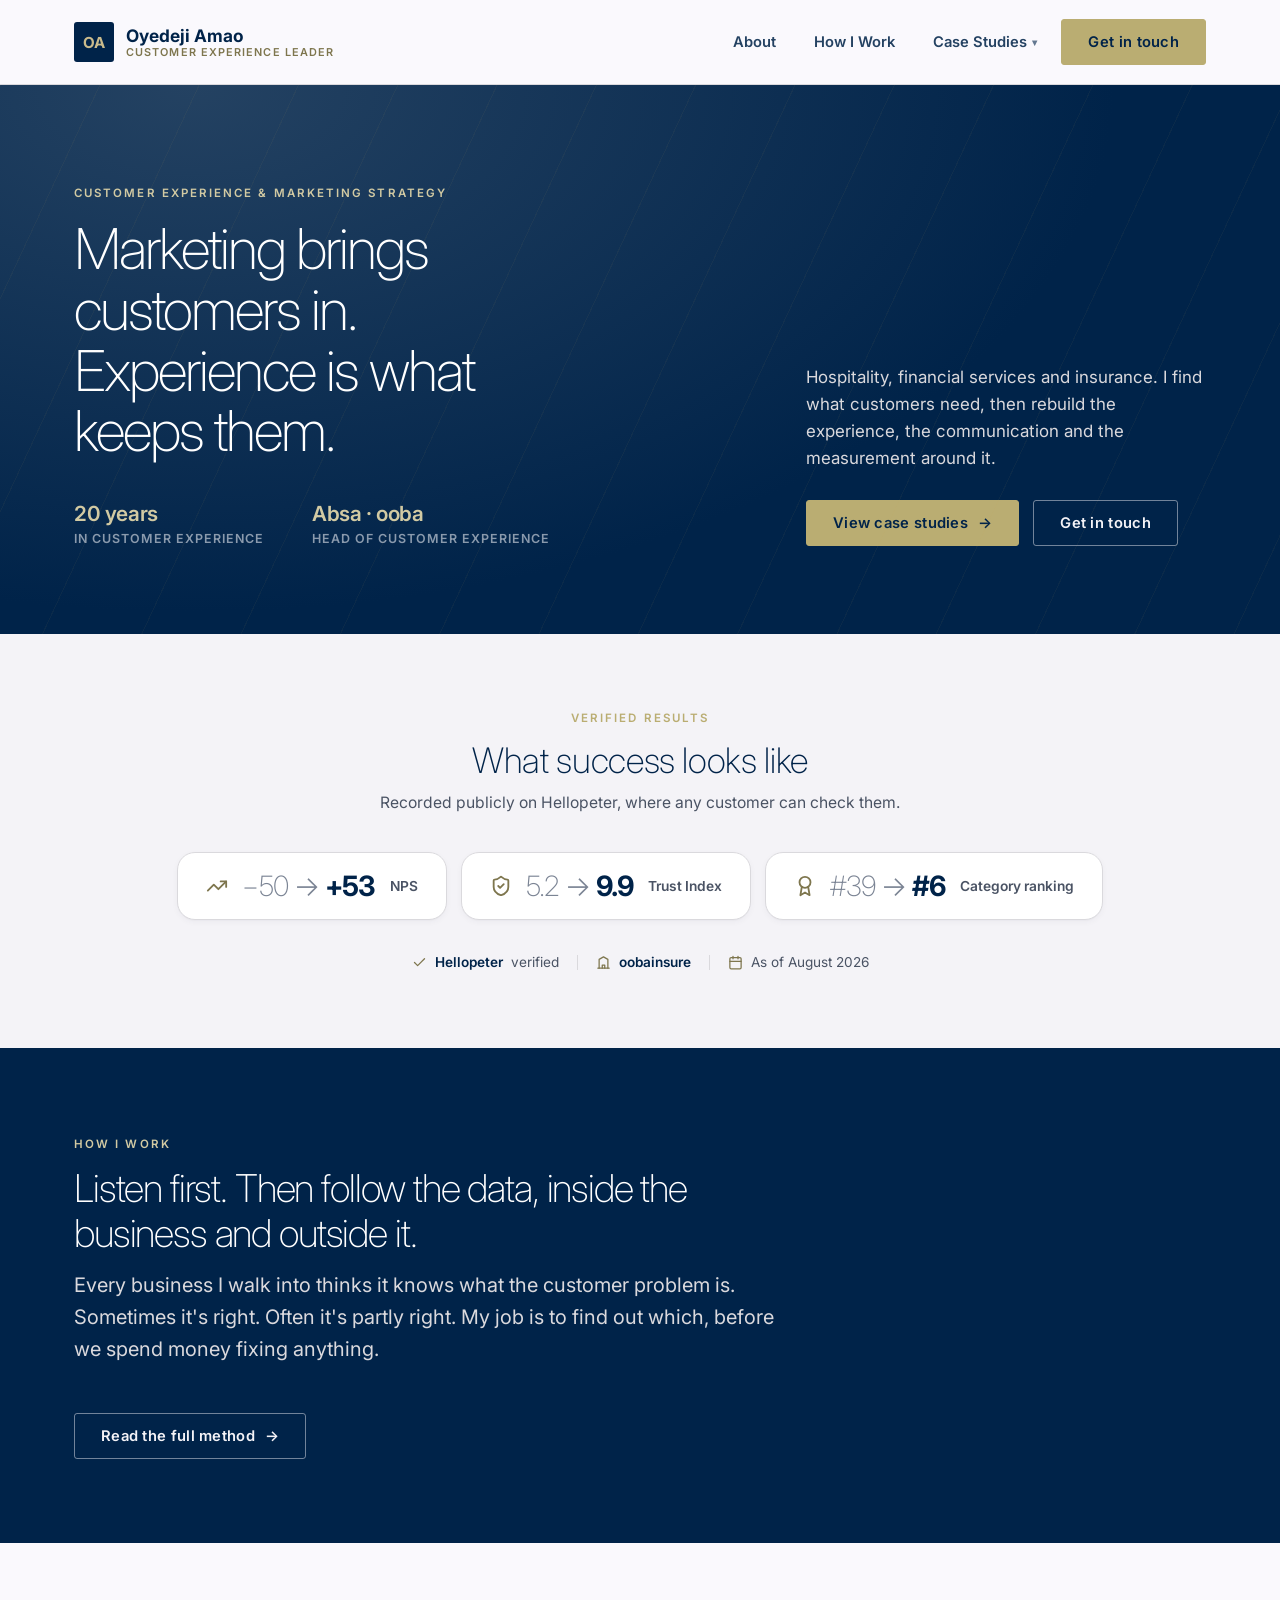
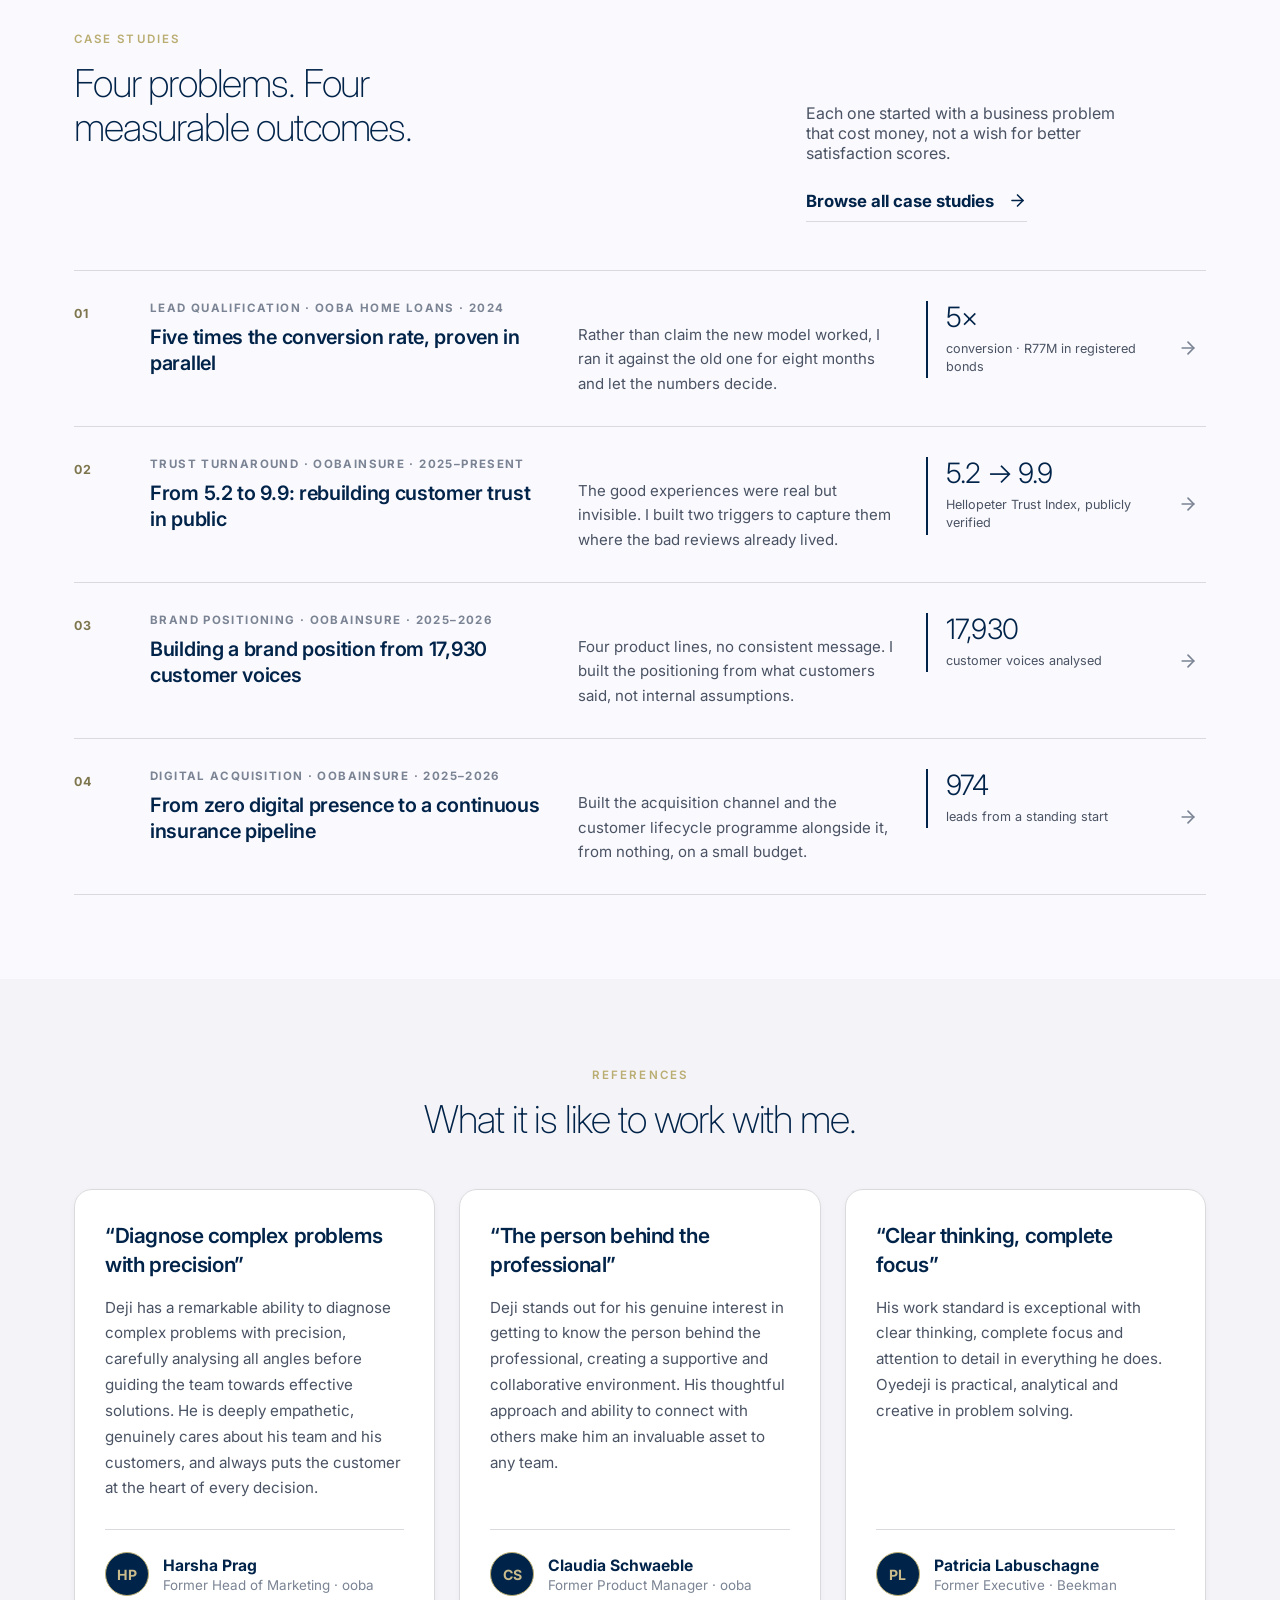
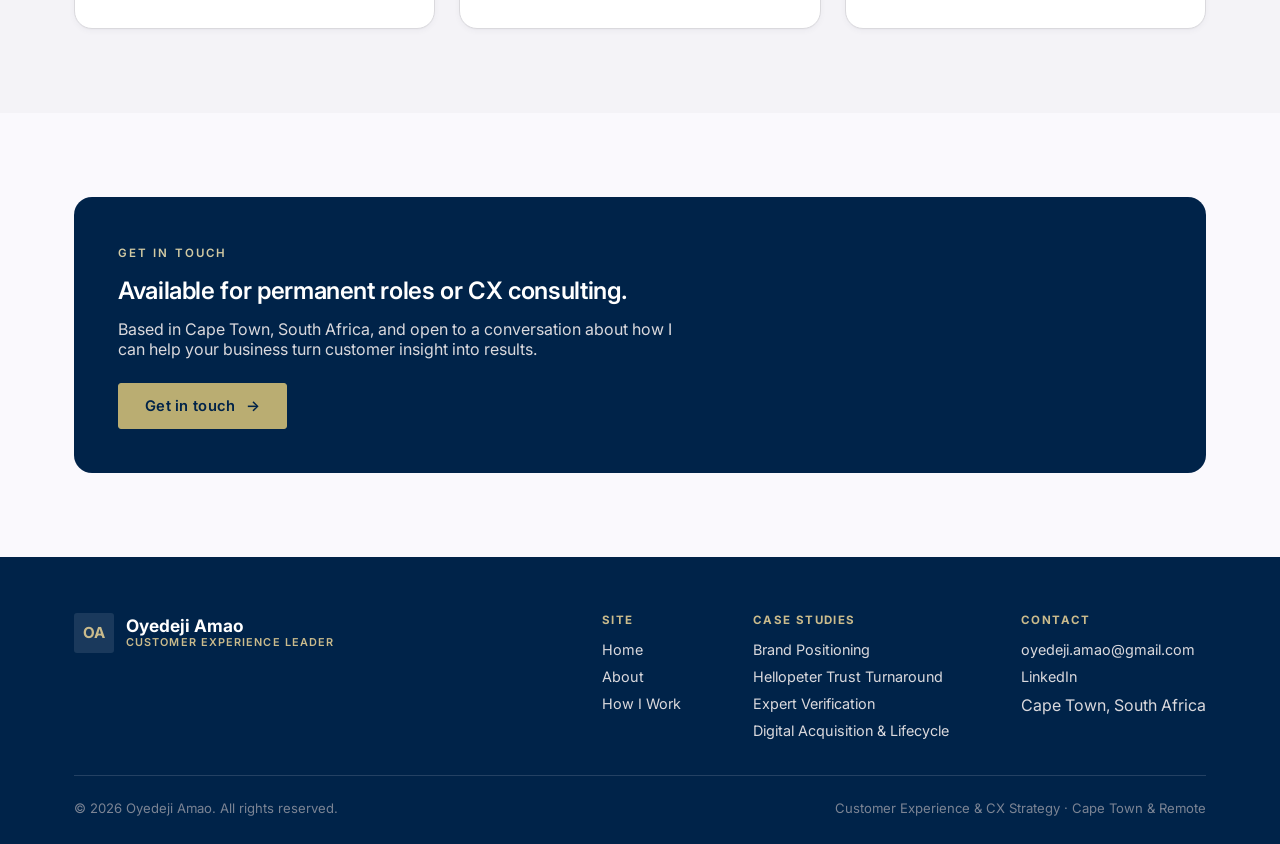
==== commit e3631a47: "Sweep em-dashes from copy and sharpen four surfaces Every em-dash in prose becomes a comma or a colo" ====
--- a/index.html
+++ b/index.html
@@ -3,14 +3,14 @@
 <head>
 <meta charset="UTF-8">
 <meta name="viewport" content="width=device-width, initial-scale=1.0">
-<title>Oyedeji Amao — Customer Experience Leader, Cape Town</title>
-<meta name="description" content="Oyedeji Amao is a customer experience executive based in Cape Town. Twenty years in CX and service leadership, the last decade in South African banking, insurance and home finance — Head of Customer Experience at Absa and ooba Home Loans.">
+<title>Oyedeji Amao · Customer Experience Leader, Cape Town</title>
+<meta name="description" content="Oyedeji Amao is a customer experience executive based in Cape Town. Twenty years in CX and service leadership, the last decade in South African banking, insurance and home finance: Head of Customer Experience at Absa and ooba Home Loans.">
 <link rel="icon" type="image/svg+xml" href="assets/favicon.svg">
 <link rel="preconnect" href="https://fonts.googleapis.com">
 <link rel="preconnect" href="https://fonts.gstatic.com" crossorigin>
 <link href="https://fonts.googleapis.com/css2?family=Inter:wght@200;300;400;500;600;700;800&amp;display=swap" rel="stylesheet">
 <link rel="stylesheet" href="css/style.css">
-<meta property="og:title" content="Oyedeji Amao — Customer Experience Leader">
+<meta property="og:title" content="Oyedeji Amao · Customer Experience Leader">
 <meta property="og:description" content="I make customer experience work for the business, not just the customer. Twenty years in CX, the last decade in South African banking, insurance and home finance.">
 <meta property="og:type" content="website">
 </head>
@@ -32,10 +32,10 @@
         <li class="dropdown">
           <a class="nav-link" data-nav-link href="case-studies/">Case Studies <span class="caret">▾</span></a>
           <div class="dropdown-panel">
-            <a href="case-studies/brand-positioning.html">Brand Positioning<small>oobainsure — 17,930 customer voices</small></a>
-            <a href="case-studies/hellopeter-trust-turnaround.html">Hellopeter Trust Turnaround<small>oobainsure — 5.2 to 9.9</small></a>
-            <a href="case-studies/expert-verification.html">Expert Verification<small>ooba Home Loans — 5x conversion</small></a>
-            <a href="case-studies/digital-acquisition.html">Digital Acquisition &amp; Lifecycle<small>oobainsure — 974 leads</small></a>
+            <a href="case-studies/brand-positioning.html">Brand Positioning<small>oobainsure &middot; 17,930 customer voices</small></a>
+            <a href="case-studies/hellopeter-trust-turnaround.html">Hellopeter Trust Turnaround<small>oobainsure &middot; 5.2 to 9.9</small></a>
+            <a href="case-studies/expert-verification.html">Expert Verification<small>ooba Home Loans &middot; 5&times; conversion</small></a>
+            <a href="case-studies/digital-acquisition.html">Digital Acquisition &amp; Lifecycle<small>oobainsure &middot; 974 leads</small></a>
           </div>
         </li>
       </ul>
@@ -79,7 +79,7 @@
       </div>
 
       <div class="hero-aside">
-        <p class="lede">Hospitality, financial services and insurance. I find what customers actually need — then rebuild the experience, the communication and the measurement around it.</p>
+        <p class="lede">Hospitality, financial services and insurance. I find what customers need, then rebuild the experience, the communication and the measurement around it.</p>
         <div class="cta-row">
           <a href="case-studies/" class="btn btn-primary btn-arrow">View case studies</a>
           <a href="contact.html" class="btn btn-outline-light">Get in touch</a>
@@ -150,15 +150,15 @@
     </div>
   </section>
 
-  <section class="section-cream">
+  <section class="statement-band">
     <div class="container">
       <div class="section-head reveal">
-        <span class="eyebrow">How I work</span>
-        <h2>Listen first. Then follow the data — inside the business and outside it.</h2>
+        <span class="eyebrow on-navy">How I work</span>
+        <h2>Listen first. Then follow the data, inside the business and outside it.</h2>
         <p class="lede">Every business I walk into thinks it knows what the customer problem is. Sometimes it's right. Often it's partly right. My job is to find out which, before we spend money fixing anything.</p>
       </div>
       <div class="cta-row reveal">
-        <a href="how-i-work.html" class="btn btn-outline-dark btn-arrow">Read the full method</a>
+        <a href="how-i-work.html" class="btn btn-outline-light btn-arrow">Read the full method</a>
       </div>
     </div>
   </section>
@@ -197,7 +197,7 @@
           <span class="case-row-index">02</span>
           <div class="case-row-main">
             <span class="case-row-meta">Trust Turnaround &middot; oobainsure &middot; 2025&ndash;present</span>
-            <h3>From 5.2 to 9.9 &mdash; rebuilding customer trust in public</h3>
+            <h3>From 5.2 to 9.9: rebuilding customer trust in public</h3>
           </div>
           <p class="case-row-desc">The good experiences were real but invisible. I built two triggers to capture them where the bad reviews already lived.</p>
           <span class="case-row-figure">
@@ -212,7 +212,7 @@
             <span class="case-row-meta">Brand Positioning &middot; oobainsure &middot; 2025&ndash;2026</span>
             <h3>Building a brand position from 17,930 customer voices</h3>
           </div>
-          <p class="case-row-desc">Four product lines, no consistent message. I built the positioning from what customers actually said, not internal assumptions.</p>
+          <p class="case-row-desc">Four product lines, no consistent message. I built the positioning from what customers said, not internal assumptions.</p>
           <span class="case-row-figure">
             <span class="case-row-value">17,930</span>
             <span class="case-row-label">customer voices analysed</span>
@@ -340,7 +340,7 @@
     </div>
     <div class="footer-bottom">
       <span>© 2026 Oyedeji Amao. All rights reserved.</span>
-      <span>Customer Experience &amp; CX Strategy — Cape Town &amp; Remote</span>
+      <span>Customer Experience &amp; CX Strategy &middot; Cape Town &amp; Remote</span>
     </div>
   </div>
 </footer>
--- a/css/style.css
+++ b/css/style.css
@@ -433,7 +433,11 @@
 
 /* ---------- Sections ---------- */
 section { padding: 84px 0; }
-.section-cream { background: var(--cream-200); }
+/* Navy statement band: separates the light credibility strip above from
+   the light register below, so the sections stop bleeding into each other. */
+.statement-band { background: var(--navy-950); }
+.statement-band h2 { color: var(--white); }
+.statement-band .lede { color: var(--cream-300); }
 .section-tight { padding: 64px 0; }
 
 .section-head { max-width: 720px; margin-bottom: 48px; }
@@ -669,7 +673,9 @@
   border: 1px solid var(--cream-400);
   border-radius: var(--radius-lg);
   padding: 26px;
-}
+  transition: border-color 0.25s ease;
+}
+.reality-card:hover { border-color: var(--rl-blue); }
 .reality-tag {
   display: block;
   font-size: 0.68rem;
@@ -1080,10 +1086,11 @@
   border: 1px solid var(--cream-400);
   border-radius: var(--radius-lg);
   box-shadow: var(--shadow-card);
-  transition: transform 0.25s ease, box-shadow 0.25s ease;
+  transition: transform 0.25s ease, box-shadow 0.25s ease, border-color 0.25s ease;
 }
 .testimonial-card:hover {
   transform: translateY(-3px);
+  border-color: var(--rl-blue);
   box-shadow: var(--shadow-card-hover);
 }
 .testimonial-card blockquote { margin: 0; }
@@ -1219,7 +1226,7 @@
 .footer-brand .brand-mark { background: rgba(250, 249, 253, 0.1); }
 .footer-brand .brand-name { color: var(--white); }
 .footer-brand .brand-role { color: var(--gold-400); }
-.footer-nav { display: flex; gap: 32px; flex-wrap: wrap; }
+.footer-nav { display: flex; gap: 24px 72px; flex-wrap: wrap; }
 .footer-nav-col { display: flex; flex-direction: column; gap: 10px; }
 .footer-nav-col a { font-size: 0.9rem; color: var(--cream-300); }
 .footer-nav-col a:hover { color: var(--rl-blue-tint-on-navy); }
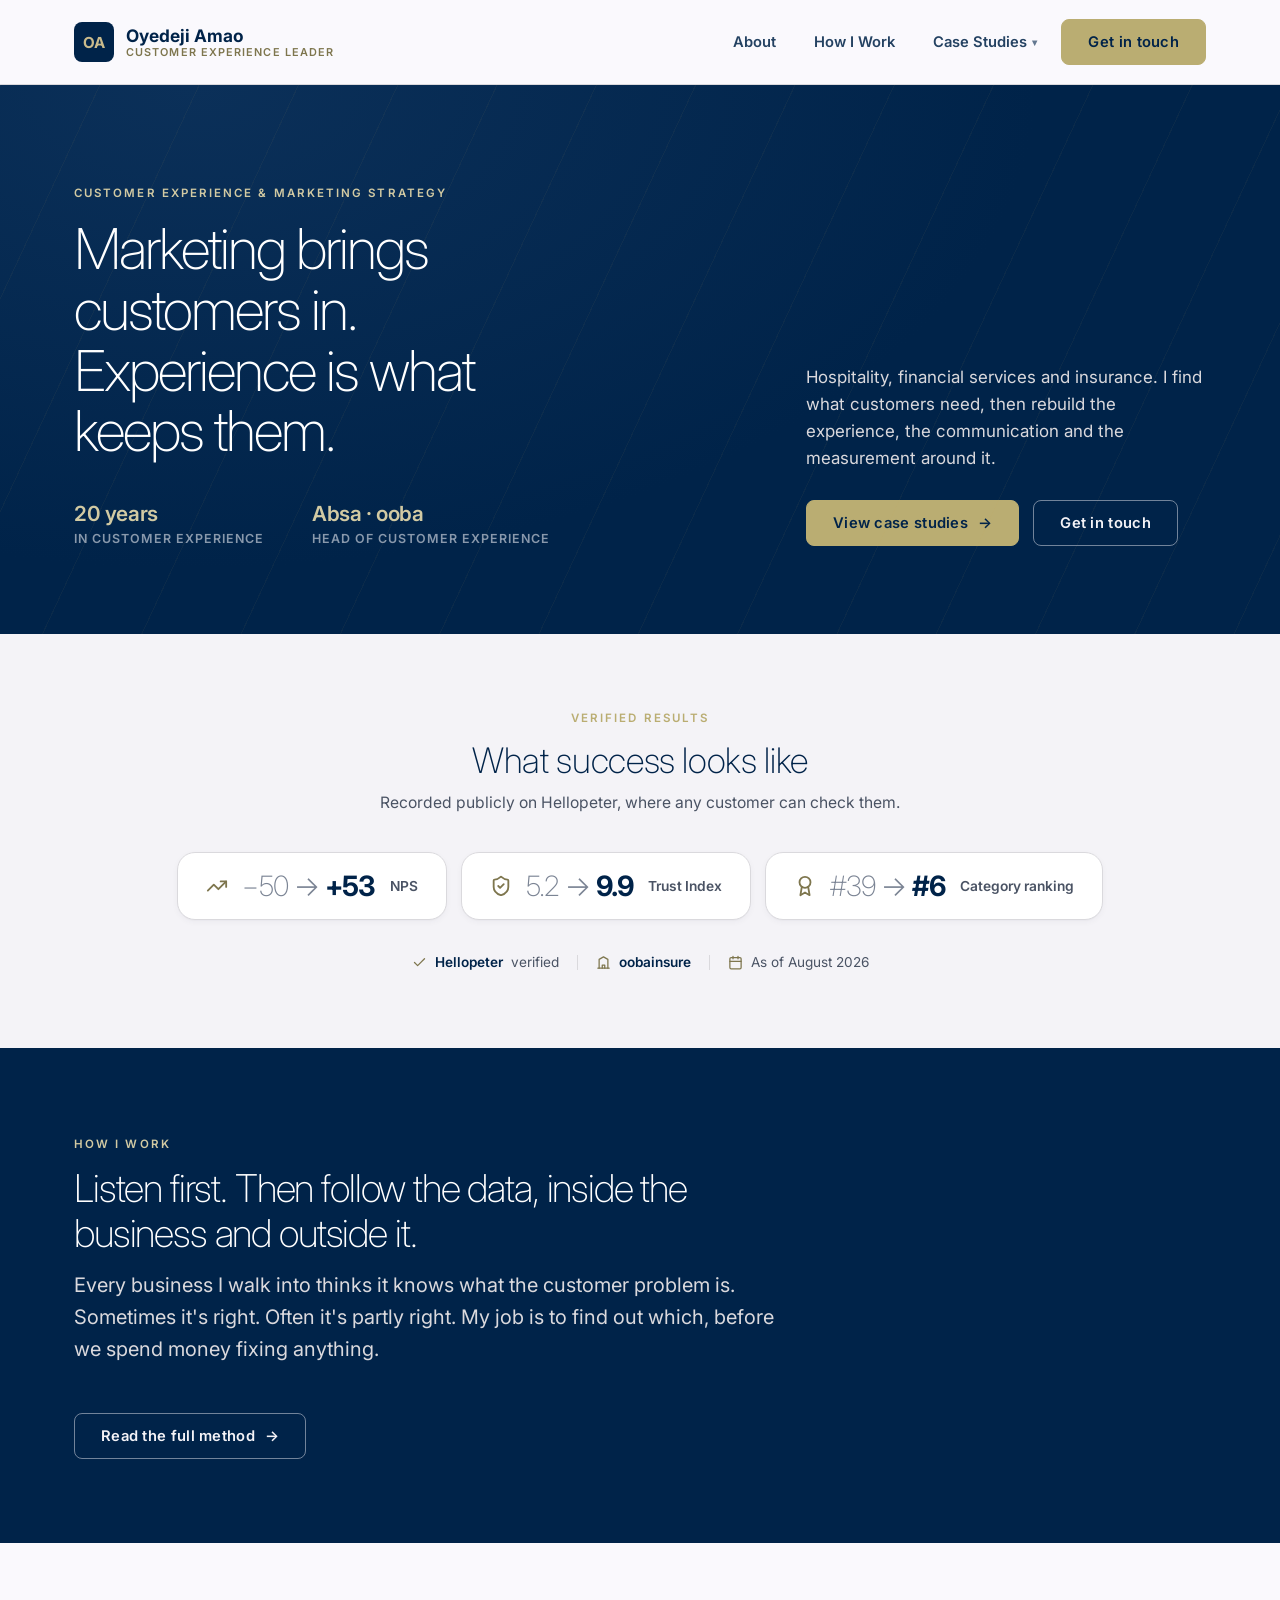
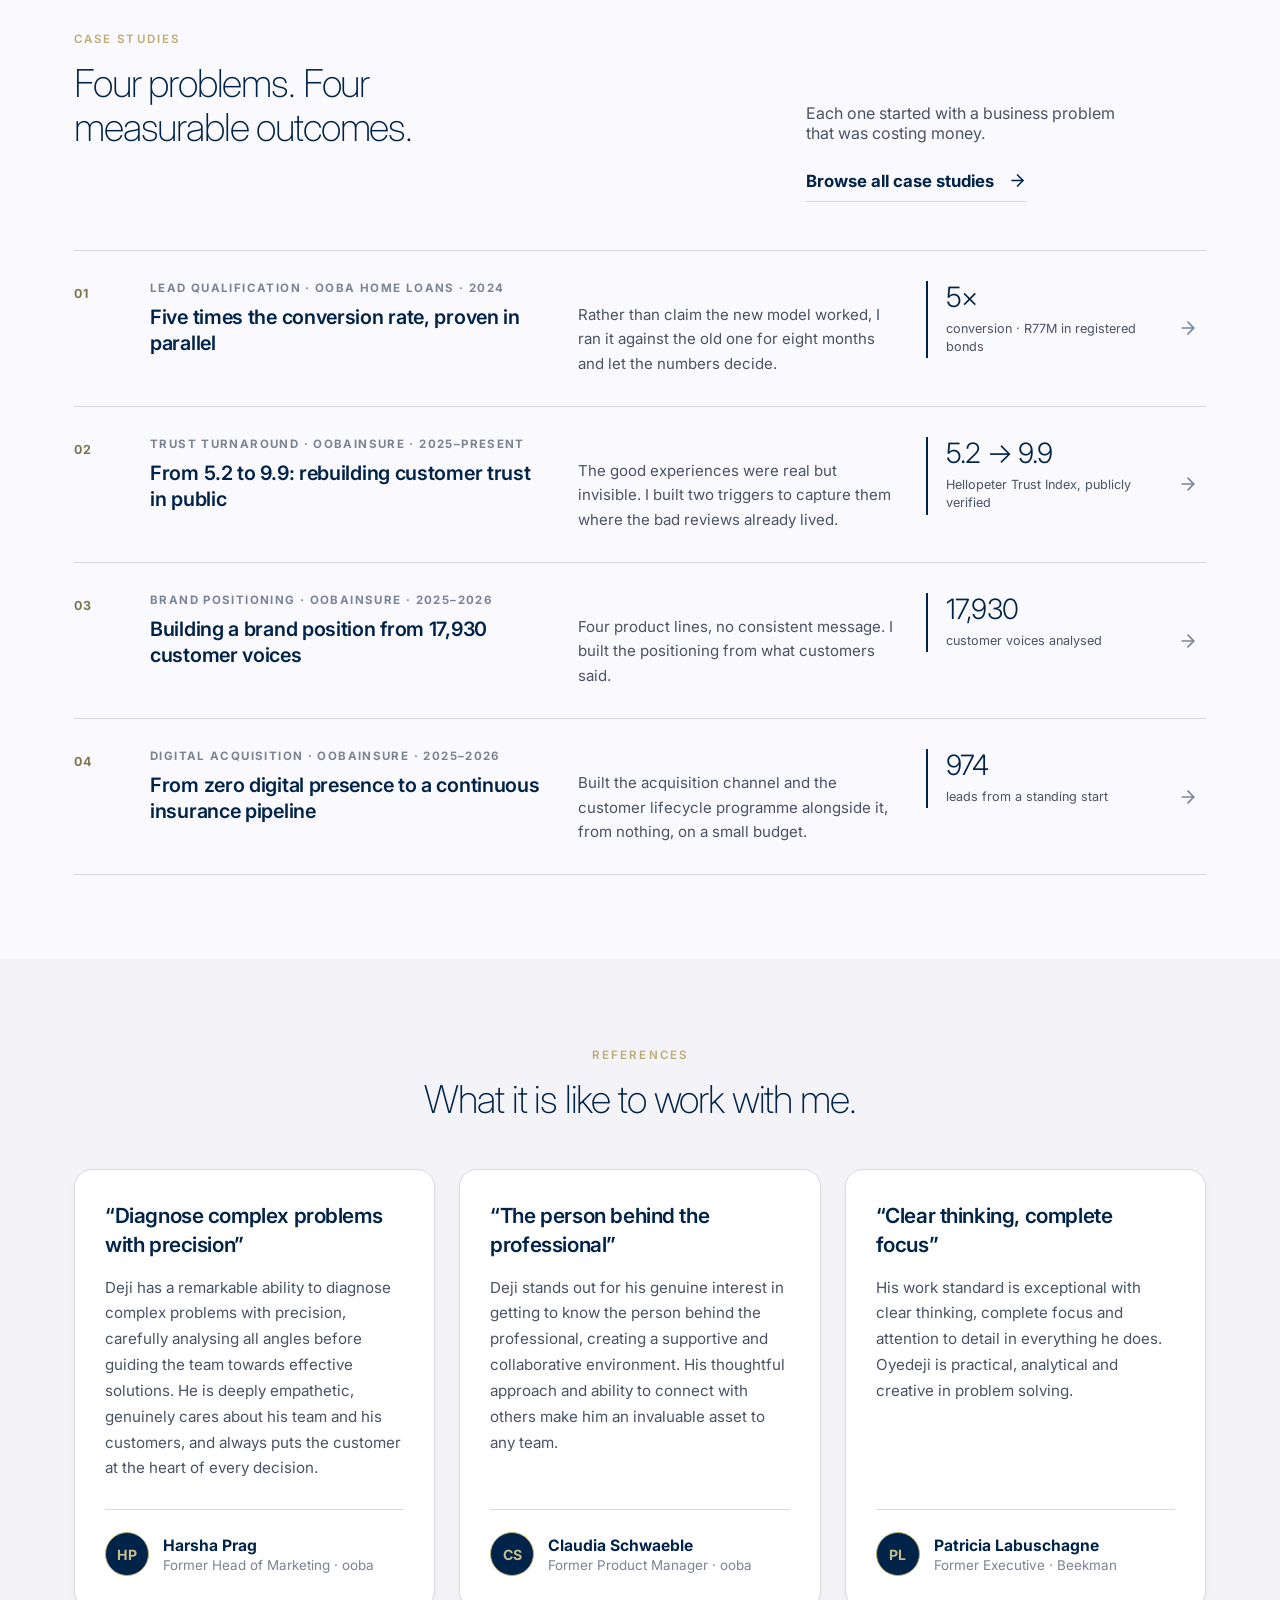
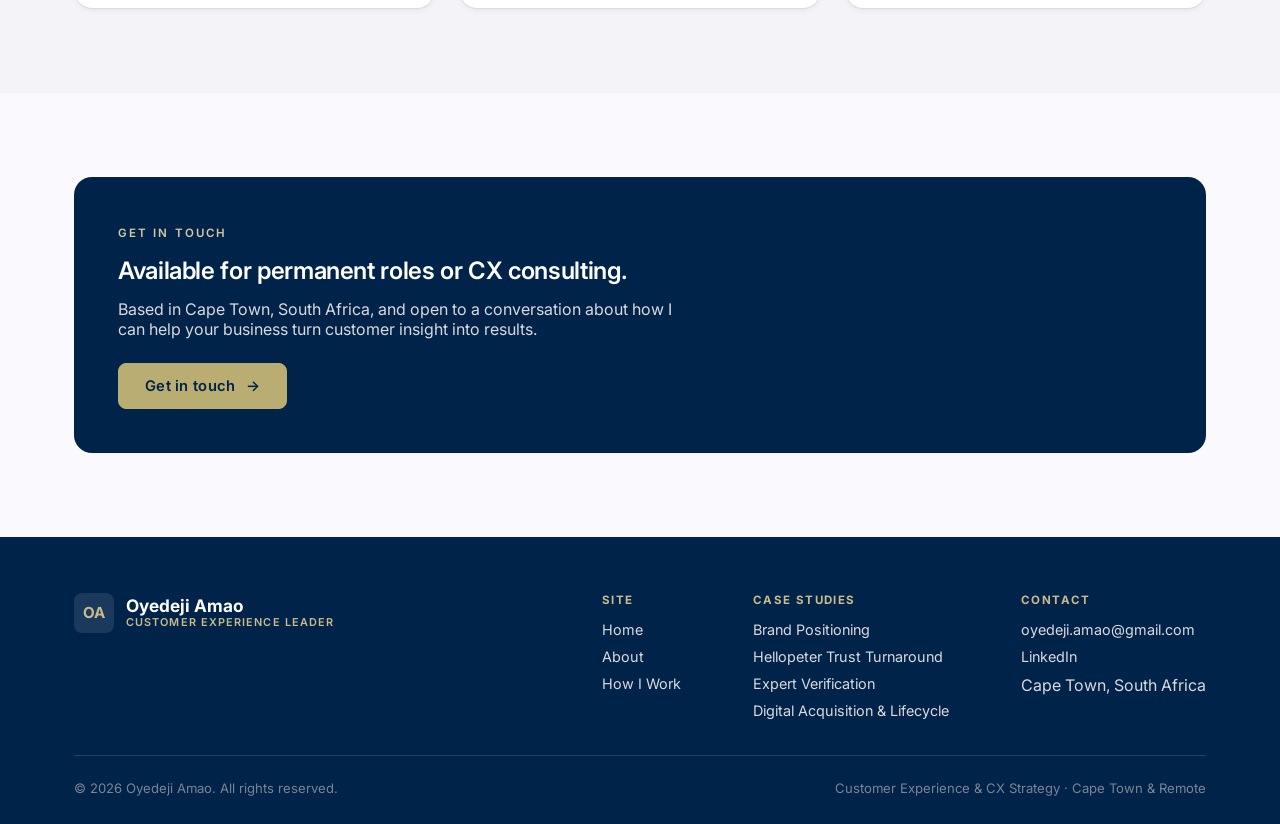
==== commit bc4bf95f: "Pre-deploy polish: copy, control radius, navy consistency Rewrite binary "not X, but Y" construction" ====
--- a/index.html
+++ b/index.html
@@ -11,7 +11,7 @@
 <link href="https://fonts.googleapis.com/css2?family=Inter:wght@200;300;400;500;600;700;800&amp;display=swap" rel="stylesheet">
 <link rel="stylesheet" href="css/style.css">
 <meta property="og:title" content="Oyedeji Amao · Customer Experience Leader">
-<meta property="og:description" content="I make customer experience work for the business, not just the customer. Twenty years in CX, the last decade in South African banking, insurance and home finance.">
+<meta property="og:description" content="Marketing brings customers in. Experience is what keeps them. Twenty years in CX across hospitality, financial services and insurance.">
 <meta property="og:type" content="website">
 </head>
 <body>
@@ -171,7 +171,7 @@
           <h2>Four problems. Four measurable outcomes.</h2>
         </div>
         <div class="case-feed-aside">
-          <p>Each one started with a business problem that cost money, not a wish for better satisfaction scores.</p>
+          <p>Each one started with a business problem that was costing money.</p>
           <a href="case-studies/" class="case-feed-link">
             Browse all case studies
             <svg viewBox="0 0 24 24" fill="none" stroke="currentColor" stroke-width="2" stroke-linecap="round" stroke-linejoin="round" aria-hidden="true"><path d="M5 12h14"></path><path d="m12 5 7 7-7 7"></path></svg>
@@ -212,7 +212,7 @@
             <span class="case-row-meta">Brand Positioning &middot; oobainsure &middot; 2025&ndash;2026</span>
             <h3>Building a brand position from 17,930 customer voices</h3>
           </div>
-          <p class="case-row-desc">Four product lines, no consistent message. I built the positioning from what customers said, not internal assumptions.</p>
+          <p class="case-row-desc">Four product lines, no consistent message. I built the positioning from what customers said.</p>
           <span class="case-row-figure">
             <span class="case-row-value">17,930</span>
             <span class="case-row-label">customer voices analysed</span>
--- a/css/style.css
+++ b/css/style.css
@@ -43,9 +43,10 @@
 
   --max-width: 1180px;
 
-  /* Three radii: controls are near-sharp, floating panels and tables are
-     mid, cards are soft. Circles use 50% directly. */
-  --radius: 3px;
+  /* Three radii: controls, then floating panels and tables, then cards.
+     Circles use 50% directly. Controls sit a step under the panels so
+     buttons read as part of the same family, not as sharp leftovers. */
+  --radius: 8px;
   --radius-md: 12px;
   --radius-lg: 18px;
 
@@ -361,7 +362,7 @@
 
 /* ---------- Hero ---------- */
 .hero {
-  background: radial-gradient(120% 160% at 15% 0%, var(--navy-800) 0%, var(--navy-950) 60%);
+  background: radial-gradient(120% 160% at 15% 0%, #0b3059 0%, var(--navy-950) 55%);
   color: var(--cream-200);
   padding: 96px 0 88px;
   position: relative;
@@ -752,7 +753,7 @@
   content: "";
   position: absolute;
   inset: 0;
-  background: linear-gradient(to top, rgba(0, 20, 42, 0.92) 0%, rgba(0, 20, 42, 0.45) 32%, transparent 62%);
+  background: linear-gradient(to top, rgba(0, 35, 73, 0.94) 0%, rgba(0, 35, 73, 0.5) 32%, transparent 62%);
 }
 .portrait-id {
   position: absolute;
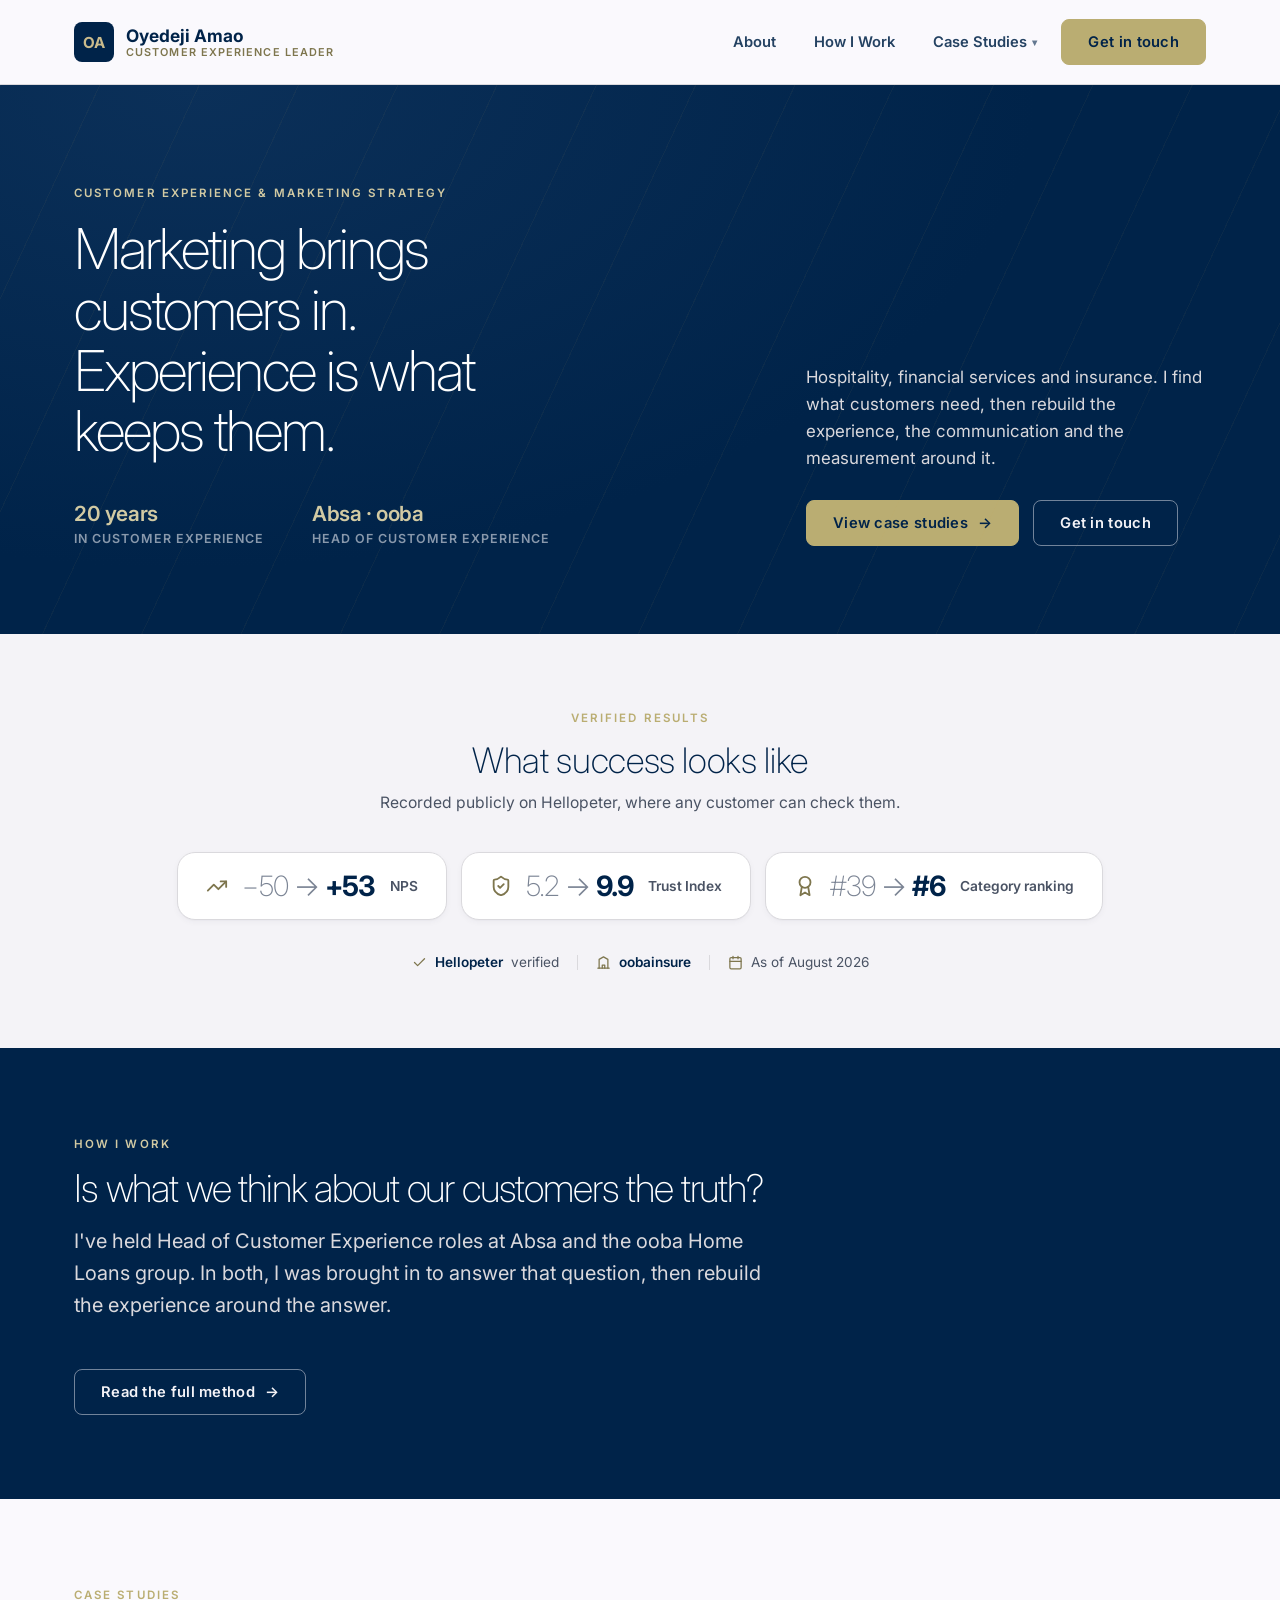
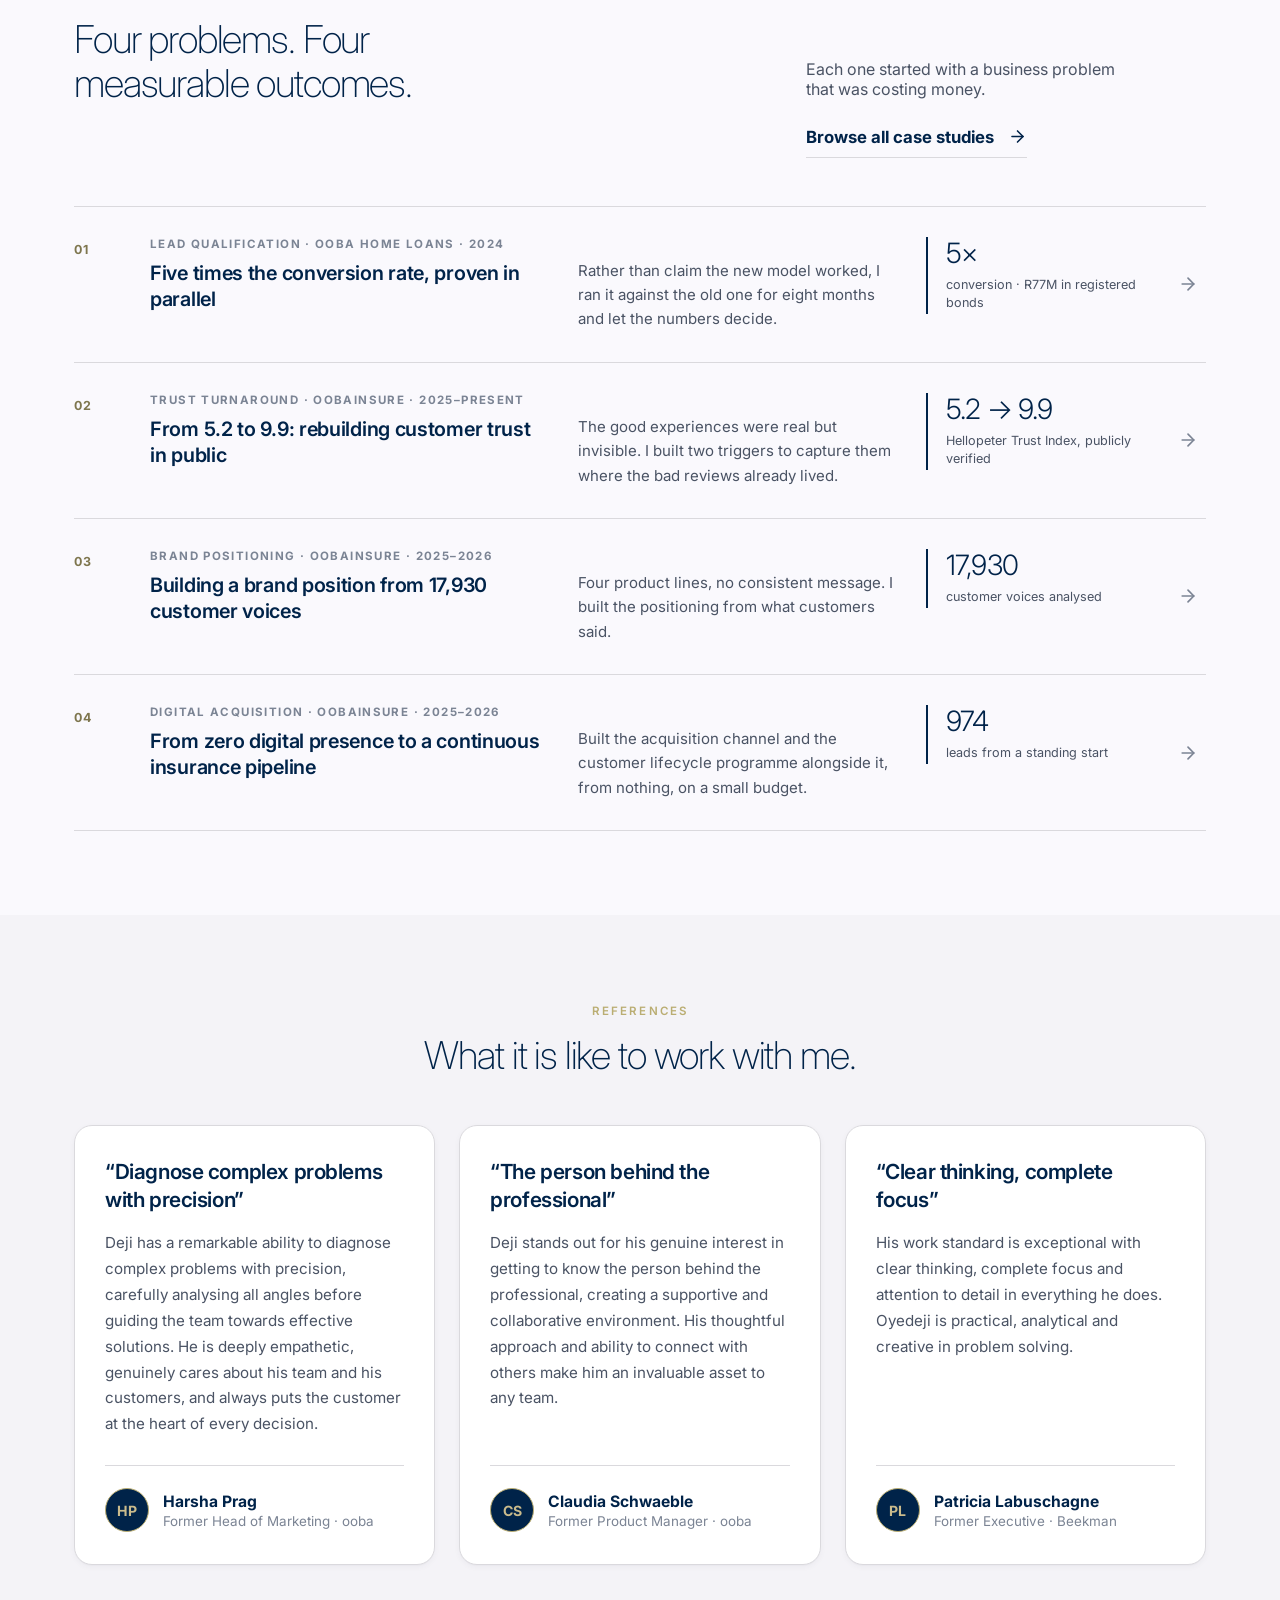
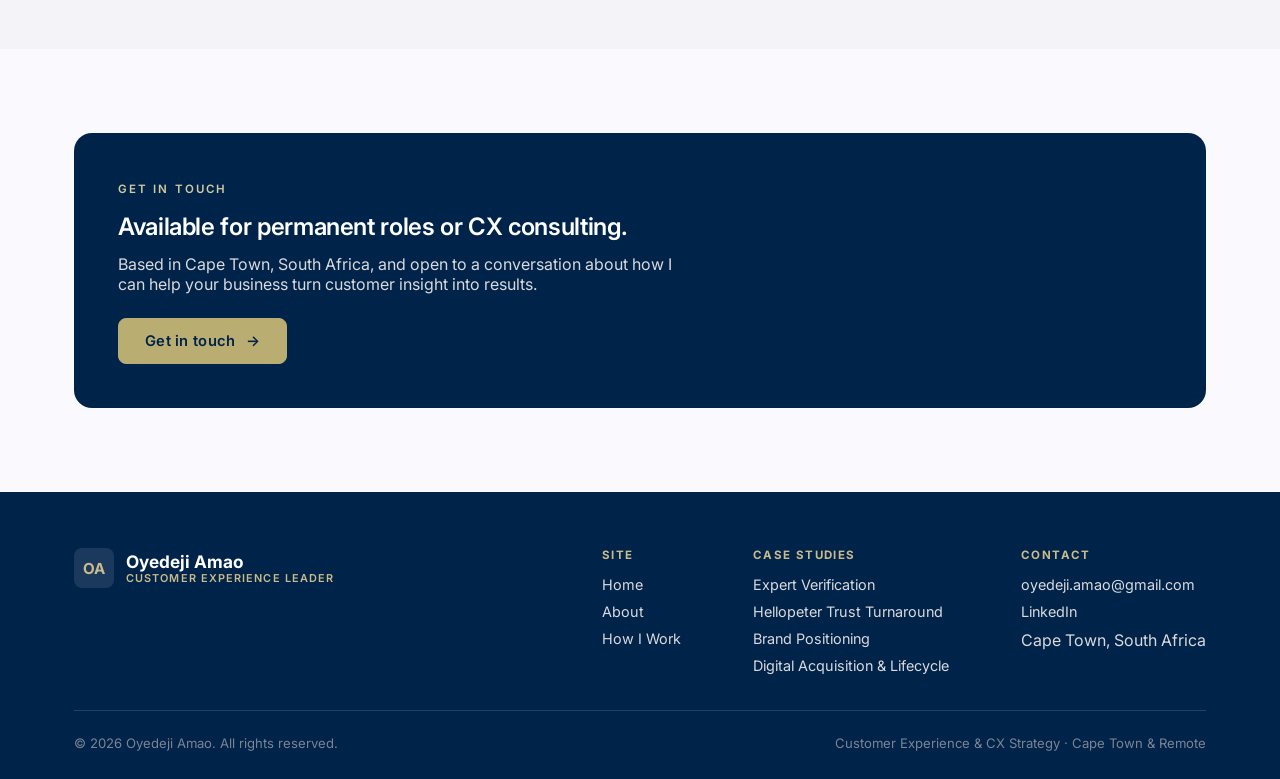
==== commit 7c544be3: "Fix mobile issues found in device testing The hamburger's Get in touch button rendered white until p" ====
--- a/index.html
+++ b/index.html
@@ -32,9 +32,9 @@
         <li class="dropdown">
           <a class="nav-link" data-nav-link href="case-studies/">Case Studies <span class="caret">▾</span></a>
           <div class="dropdown-panel">
+            <a href="case-studies/expert-verification.html">Expert Verification<small>ooba Home Loans &middot; 5&times; conversion</small></a>
+            <a href="case-studies/hellopeter-trust-turnaround.html">Hellopeter Trust Turnaround<small>oobainsure &middot; 5.2 to 9.9</small></a>
             <a href="case-studies/brand-positioning.html">Brand Positioning<small>oobainsure &middot; 17,930 customer voices</small></a>
-            <a href="case-studies/hellopeter-trust-turnaround.html">Hellopeter Trust Turnaround<small>oobainsure &middot; 5.2 to 9.9</small></a>
-            <a href="case-studies/expert-verification.html">Expert Verification<small>ooba Home Loans &middot; 5&times; conversion</small></a>
             <a href="case-studies/digital-acquisition.html">Digital Acquisition &amp; Lifecycle<small>oobainsure &middot; 974 leads</small></a>
           </div>
         </li>
@@ -49,9 +49,9 @@
     <button class="nav-accordion-toggle" aria-expanded="false">Case Studies <span class="caret">▾</span></button>
     <div class="sub">
       <a href="case-studies/">All Case Studies</a>
+      <a href="case-studies/expert-verification.html">Expert Verification</a>
+      <a href="case-studies/hellopeter-trust-turnaround.html">Hellopeter Trust Turnaround</a>
       <a href="case-studies/brand-positioning.html">Brand Positioning</a>
-      <a href="case-studies/hellopeter-trust-turnaround.html">Hellopeter Trust Turnaround</a>
-      <a href="case-studies/expert-verification.html">Expert Verification</a>
       <a href="case-studies/digital-acquisition.html">Digital Acquisition &amp; Lifecycle</a>
     </div>
     <div class="cta"><a href="contact.html" class="btn btn-primary" style="width:100%;justify-content:center;">Get in touch</a></div>
@@ -154,8 +154,8 @@
     <div class="container">
       <div class="section-head reveal">
         <span class="eyebrow on-navy">How I work</span>
-        <h2>Listen first. Then follow the data, inside the business and outside it.</h2>
-        <p class="lede">Every business I walk into thinks it knows what the customer problem is. Sometimes it's right. Often it's partly right. My job is to find out which, before we spend money fixing anything.</p>
+        <h2>Is what we think about our customers the truth?</h2>
+        <p class="lede">I've held Head of Customer Experience roles at Absa and the ooba Home Loans group. In both, I was brought in to answer that question, then rebuild the experience around the answer.</p>
       </div>
       <div class="cta-row reveal">
         <a href="how-i-work.html" class="btn btn-outline-light btn-arrow">Read the full method</a>
@@ -325,9 +325,9 @@
         </div>
         <div class="footer-nav-col">
           <span class="col-title">Case Studies</span>
+          <a href="case-studies/expert-verification.html">Expert Verification</a>
+          <a href="case-studies/hellopeter-trust-turnaround.html">Hellopeter Trust Turnaround</a>
           <a href="case-studies/brand-positioning.html">Brand Positioning</a>
-          <a href="case-studies/hellopeter-trust-turnaround.html">Hellopeter Trust Turnaround</a>
-          <a href="case-studies/expert-verification.html">Expert Verification</a>
           <a href="case-studies/digital-acquisition.html">Digital Acquisition &amp; Lifecycle</a>
         </div>
         <div class="footer-nav-col">
--- a/css/style.css
+++ b/css/style.css
@@ -336,7 +336,7 @@
   border-bottom: 1px solid var(--cream-400);
 }
 .nav-mobile.open { display: flex; }
-.nav-mobile a, .nav-mobile button.nav-accordion-toggle {
+.nav-mobile a:not(.btn), .nav-mobile button.nav-accordion-toggle {
   display: flex;
   align-items: center;
   justify-content: space-between;
@@ -434,6 +434,13 @@
 
 /* ---------- Sections ---------- */
 section { padding: 84px 0; }
+@media (max-width: 780px) {
+  /* Two stacked 84px paddings left ~170px between sections on a phone. */
+  section { padding: 52px 0; }
+  .section-tight { padding: 40px 0; }
+  .csd-story { padding: 28px 0 40px; }
+  .method-layout { gap: 0; }
+}
 /* Navy statement band: separates the light credibility strip above from
    the light register below, so the sections stop bleeding into each other. */
 .statement-band { background: var(--navy-950); }
@@ -492,9 +499,11 @@
   box-shadow: var(--shadow-card);
   transition: transform 0.25s ease, box-shadow 0.25s ease;
 }
-.metric-pill:hover {
-  transform: translateY(-2px);
-  box-shadow: var(--shadow-card-hover);
+@media (hover: hover) {
+  .metric-pill:hover {
+    transform: translateY(-2px);
+    box-shadow: var(--shadow-card-hover);
+  }
 }
 .metric-icon { width: 22px; height: 22px; color: var(--gold-600); flex: none; }
 /* The before/after pair is the contrast: light grey "was", heavy navy "now". */
@@ -676,7 +685,9 @@
   padding: 26px;
   transition: border-color 0.25s ease;
 }
-.reality-card:hover { border-color: var(--rl-blue); }
+@media (hover: hover) {
+  .reality-card:hover { border-color: var(--rl-blue); }
+}
 .reality-tag {
   display: block;
   font-size: 0.68rem;
@@ -842,7 +853,9 @@
   border-bottom: 1px solid var(--cream-400);
   transition: background 0.2s ease;
 }
-.case-row:hover { background: var(--cream-200); }
+@media (hover: hover) {
+  .case-row:hover { background: var(--cream-200); }
+}
 .case-row-index {
   font-size: 0.78rem;
   font-weight: 700;
@@ -894,8 +907,20 @@
   .case-row-arrow { display: none; }
 }
 @media (max-width: 680px) {
-  .case-row { grid-template-columns: 30px minmax(0, 1fr); gap: 14px 16px; padding: 26px 0; }
-  .case-row-figure { grid-column: 2; grid-row: auto; margin-top: 4px; }
+  /* Without hover to separate them, four ruled rows read as one column of
+     text. Cards give each case a visible edge. */
+  .case-register { border-top: 0; display: flex; flex-direction: column; gap: 14px; }
+  .case-row {
+    grid-template-columns: 30px minmax(0, 1fr);
+    gap: 12px 16px;
+    padding: 22px 20px;
+    background: var(--white);
+    border: 1px solid var(--cream-400);
+    border-radius: var(--radius-lg);
+    box-shadow: var(--shadow-card);
+  }
+  .case-row-figure { grid-column: 2; grid-row: auto; margin-top: 2px; }
+  .case-row h3 { font-size: 1.16rem; }
 }
 
 /* ---------- Case study detail ----------
@@ -1049,8 +1074,9 @@
 
 @media (max-width: 900px) {
   .csd-layout { grid-template-columns: 1fr; gap: 0; }
-  /* The spine is a jump list on mobile, not a tracker — it sits above. */
-  .csd-spine { position: static; margin-bottom: 34px; }
+  /* The spine is a jump list on mobile, not a tracker, so it leads the
+     story instead of trailing it. */
+  .csd-spine { position: static; order: -1; margin-bottom: 28px; }
   .csd-outcomes .container { grid-template-columns: repeat(2, 1fr); }
   .csd-outcome:nth-child(3) { border-left: 0; }
   .csd-outcome:nth-child(n+3) { border-top: 1px solid rgba(250, 249, 253, 0.16); }
@@ -1089,10 +1115,12 @@
   box-shadow: var(--shadow-card);
   transition: transform 0.25s ease, box-shadow 0.25s ease, border-color 0.25s ease;
 }
-.testimonial-card:hover {
-  transform: translateY(-3px);
-  border-color: var(--rl-blue);
-  box-shadow: var(--shadow-card-hover);
+@media (hover: hover) {
+  .testimonial-card:hover {
+    transform: translateY(-3px);
+    border-color: var(--rl-blue);
+    box-shadow: var(--shadow-card-hover);
+  }
 }
 .testimonial-card blockquote { margin: 0; }
 .testimonial-pull {
@@ -1205,6 +1233,9 @@
     border-left: none;
     border-top: 1px solid var(--cream-400);
   }
+  /* Stacked, the alternating tint reads as random banding rather than as
+     columns, so the rules alone carry the separation. */
+  .contact-method:nth-child(even) { background: var(--white); }
 }
 
 /* ---------- Footer ---------- */
